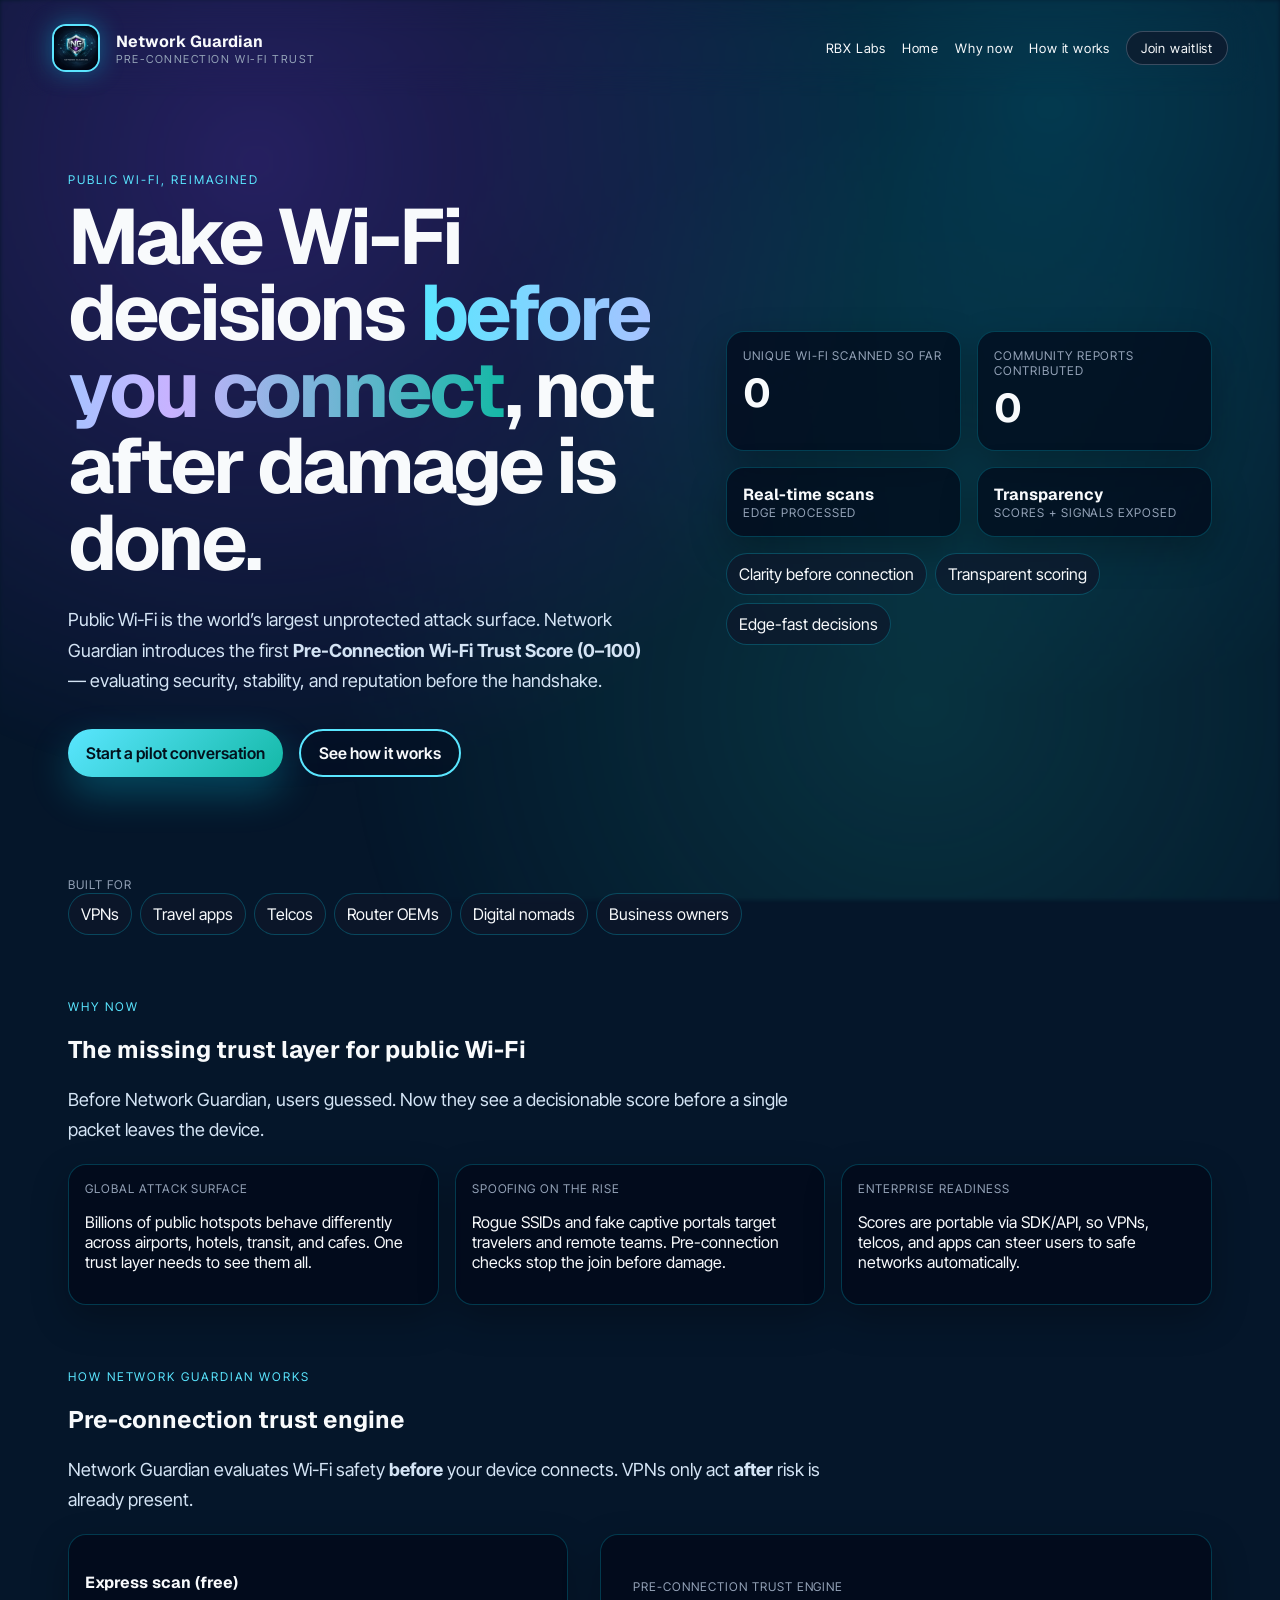
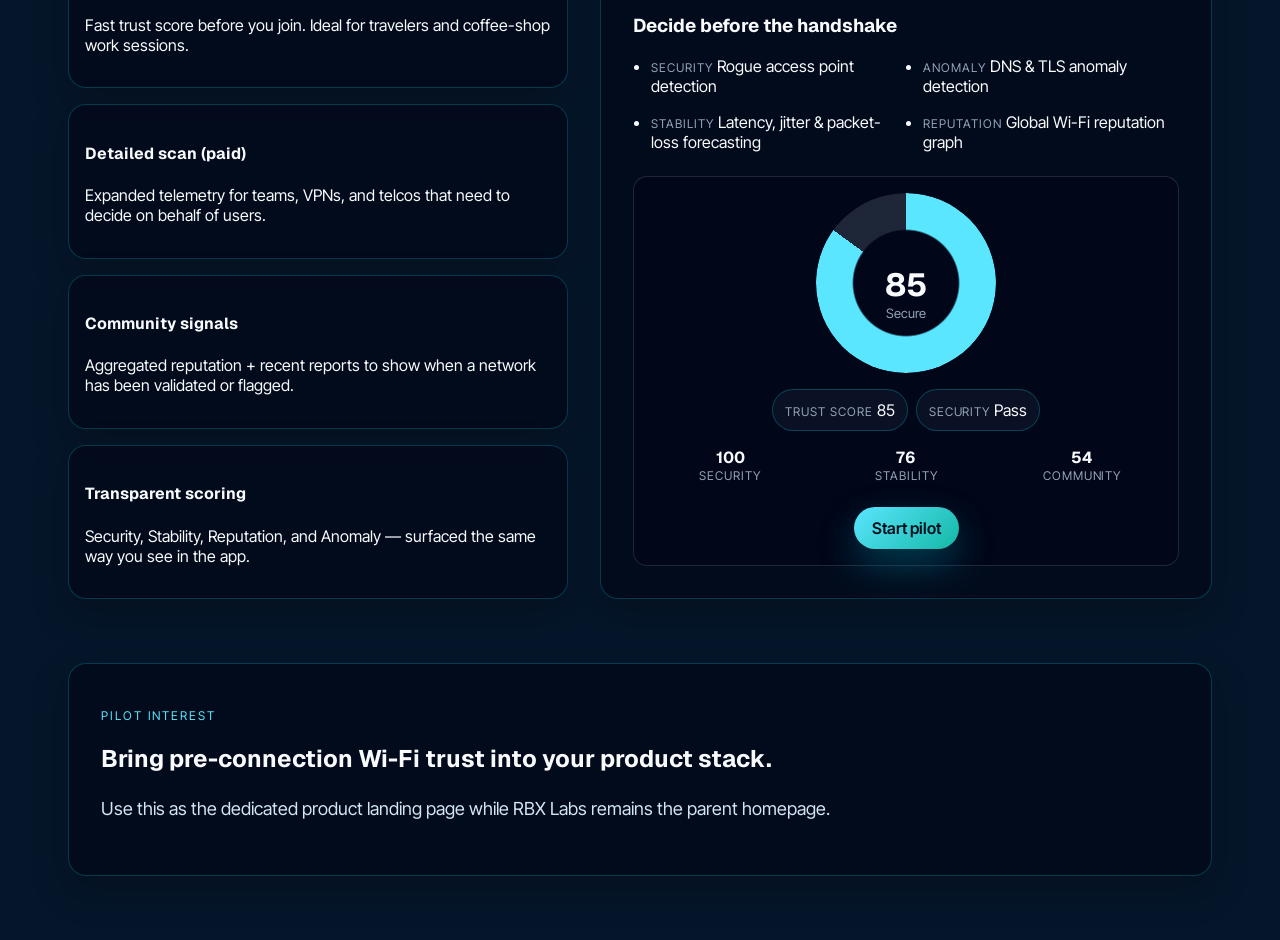
==== network-guardian-product/index.html @ 00881614 "Adding RBX content" ====
<!DOCTYPE html>
<html lang="en">
<head>
  <meta charset="UTF-8" />
  <title>Network Guardian — Pre-Connection Wi-Fi Trust</title>
  <meta name="viewport" content="width=device-width, initial-scale=1" />
  <link rel="preconnect" href="https://fonts.googleapis.com" />
  <link rel="preconnect" href="https://fonts.gstatic.com" crossorigin />
  <link
    href="https://fonts.googleapis.com/css2?family=Geist:wght@500;600;700&amp;family=Inter+Tight:wght@400;500;600&amp;family=Space+Mono:wght@400;600&amp;display=swap"
    rel="stylesheet"
  />
  <link rel="stylesheet" href="styles.css" />
</head>
<body>
  <div class="bg-layers"></div>

  <header class="ng-nav">
    <div class="ng-logo">
      <img src="../shield.png" alt="Network Guardian" />
      <div>
        <div class="ng-logo-title">Network Guardian</div>
        <div class="ng-logo-subtitle">Pre-Connection Wi-Fi Trust</div>
      </div>
    </div>
    <nav class="ng-links">
      <a href="../index.html">RBX Labs</a>
      <a href="#home">Home</a>
      <a href="#why">Why now</a>
      <a href="#diagram">How it works</a>
      <a href="#waitlist" class="pill">Join waitlist</a>
    </nav>
  </header>

  <main class="ng-main">
    <section class="ng-hero" id="home">
      <div class="hero-left">
        <p class="eyebrow">PUBLIC WI-FI, REIMAGINED</p>
        <h1>
          Make Wi-Fi decisions
          <span class="gradient-text">before you connect</span>,
          not after damage is done.
        </h1>
        <p class="ng-hero-subtitle">
          Public Wi-Fi is the world’s largest unprotected attack surface.
          Network Guardian introduces the first
          <strong>Pre-Connection Wi-Fi Trust Score (0–100)</strong> —
          evaluating security, stability, and reputation before the handshake.
        </p>

        <div class="ng-hero-actions">
          <a class="btn btn-primary" href="#waitlist">Start a pilot conversation</a>
          <a class="btn btn-ghost" href="#diagram">See how it works</a>
        </div>
      </div>

      <div class="hero-right">
        <div class="hero-stack">
          <div class="counter-row">
            <div class="scan-counter" data-counter-id="unique" data-target-count="60">
              <div class="counter-label">Unique Wi-Fi scanned so far</div>
              <div class="counter-value"><span id="scan-count">0</span></div>
            </div>
            <div class="scan-counter" data-counter-id="community" data-target-count="500">
              <div class="counter-label">Community reports contributed</div>
              <div class="counter-value"><span id="community-count">0</span></div>
            </div>
          </div>

          <div class="metric-grid">
            <div class="metric-card">
              <div class="metric-number">Real-time scans</div>
              <div class="metric-label">Edge processed</div>
            </div>
            <div class="metric-card">
              <div class="metric-number">Transparency</div>
              <div class="metric-label">Scores + signals exposed</div>
            </div>
          </div>

          <div class="principles-row">
            <span class="principle-chip">Clarity before connection</span>
            <span class="principle-chip">Transparent scoring</span>
            <span class="principle-chip">Edge-fast decisions</span>
          </div>
        </div>
      </div>

      <div class="built-for hero-built-for">
        <span class="pill-label">Built for</span>
        <div class="pill-row">
          <span class="pill">VPNs</span>
          <span class="pill">Travel apps</span>
          <span class="pill">Telcos</span>
          <span class="pill">Router OEMs</span>
          <span class="pill">Digital nomads</span>
          <span class="pill">Business owners</span>
        </div>
      </div>
    </section>

    <section id="why" class="ng-why">
      <div class="why-header">
        <p class="eyebrow">Why now</p>
        <h2>The missing trust layer for public Wi-Fi</h2>
        <p class="ng-hero-subtitle compact">
          Before Network Guardian, users guessed. Now they see a decisionable score before a single packet leaves the device.
        </p>
      </div>
      <div class="why-grid">
        <div class="why-card">
          <div class="why-label">Global attack surface</div>
          <p>Billions of public hotspots behave differently across airports, hotels, transit, and cafes. One trust layer needs to see them all.</p>
        </div>
        <div class="why-card">
          <div class="why-label">Spoofing on the rise</div>
          <p>Rogue SSIDs and fake captive portals target travelers and remote teams. Pre-connection checks stop the join before damage.</p>
        </div>
        <div class="why-card">
          <div class="why-label">Enterprise readiness</div>
          <p>Scores are portable via SDK/API, so VPNs, telcos, and apps can steer users to safe networks automatically.</p>
        </div>
      </div>
    </section>

    <section class="ng-how" id="diagram">
      <div class="how-header">
        <p class="eyebrow">How Network Guardian works</p>
        <h2>Pre-connection trust engine</h2>
        <p class="ng-hero-subtitle compact">
          Network Guardian evaluates Wi-Fi safety <strong>before</strong> your device connects. VPNs only act <strong>after</strong> risk is already present.
        </p>
      </div>

      <div class="how-grid two-col">
        <div class="modes-stack">
          <div class="mode-card">
            <h4 class="mode-title">Express scan (free)</h4>
            <p>Fast trust score before you join. Ideal for travelers and coffee-shop work sessions.</p>
          </div>
          <div class="mode-card">
            <h4 class="mode-title">Detailed scan (paid)</h4>
            <p>Expanded telemetry for teams, VPNs, and telcos that need to decide on behalf of users.</p>
          </div>
          <div class="mode-card">
            <h4 class="mode-title">Community signals</h4>
            <p>Aggregated reputation + recent reports to show when a network has been validated or flagged.</p>
          </div>
          <div class="mode-card">
            <h4 class="mode-title">Transparent scoring</h4>
            <p>Security, Stability, Reputation, and Anomaly — surfaced the same way you see in the app.</p>
          </div>
        </div>

        <div class="how-card">
          <div class="intent-card elevated">
            <div class="intent-header">
              <div>
                <p class="card-eyebrow">Pre-connection trust engine</p>
                <h3>Decide before the handshake</h3>
              </div>
            </div>
            <ul class="two-col-list">
              <li><span class="micro-label">Security</span> Rogue access point detection</li>
              <li><span class="micro-label">Anomaly</span> DNS &amp; TLS anomaly detection</li>
              <li><span class="micro-label">Stability</span> Latency, jitter &amp; packet-loss forecasting</li>
              <li><span class="micro-label">Reputation</span> Global Wi-Fi reputation graph</li>
            </ul>
            <div class="gauge-block">
              <div class="gauge" style="--gauge:0.85;" data-gauge="0.85">
                <div class="gauge-donut"></div>
                <div class="gauge-center">
                  <div class="gauge-value">85</div>
                  <div class="gauge-label">Secure</div>
                </div>
              </div>
              <div class="gauge-pills compact">
                <div class="stat-pill centered">
                  <span class="pill-label">Trust score</span>
                  <span class="pill-value">85</span>
                </div>
                <div class="stat-pill centered">
                  <span class="pill-label">Security</span>
                  <span class="pill-value">Pass</span>
                </div>
              </div>
              <div class="gauge-stats">
                <div>
                  <div class="stat-number">100</div>
                  <div class="stat-label">Security</div>
                </div>
                <div>
                  <div class="stat-number">76</div>
                  <div class="stat-label">Stability</div>
                </div>
                <div>
                  <div class="stat-number">54</div>
                  <div class="stat-label">Community</div>
                </div>
              </div>
              <div class="intent-footer">
                <a class="btn btn-primary btn-sm" href="#waitlist">Start pilot</a>
              </div>
            </div>
          </div>
        </div>
      </div>
    </section>

    <section class="waitlist-band" id="waitlist">
      <div class="waitlist-content">
        <p class="eyebrow">Pilot interest</p>
        <h2>Bring pre-connection Wi-Fi trust into your product stack.</h2>
        <p class="ng-hero-subtitle compact">Use this as the dedicated product landing page while RBX Labs remains the parent homepage.</p>
      </div>
    </section>
  </main>
</body>
</html>
---- network-guardian-product/styles.css ----
/* =====================================================
   NEX-SAHA v2.1 — NETWORK GUARDIAN LANDING
   ===================================================== */

:root {
  --cyan: #5ae6ff;
  --cyan-deep: #00b8d4;
  --purple: #c8b2ff;
  --teal: #14b8a6;
  --amber: #f59e0b;
  --navy: #05162a;
  --panel: #0f2d4e;
  --white: #f8fafc;
  --muted: #94a3b8;
  --xs: 4px;
  --sm: 8px;
  --md: 16px;
  --lg: 24px;
  --xl: 32px;
  --xxl: 48px;
  --xxxl: 64px;
  --radius: 24px;
  --border-strong: 2px solid var(--cyan);
  --border-soft: 1px solid rgba(148,163,184,.35);
}

* { box-sizing: border-box; }
html, body {
  margin: 0;
  padding: 0;
  width: 100%;
  overflow-x: hidden;
}

body {
  font-family: "Inter Tight", system-ui, sans-serif;
  color: var(--white);
  background: var(--navy);
  min-height: 100vh;
}

.bg-layers {
  position: fixed;
  inset: 0;
  background:
    radial-gradient(circle at 20% 18%, rgba(124,58,237,.28), transparent 50%),
    radial-gradient(circle at 82% 12%, rgba(0,184,212,.22), transparent 45%),
    radial-gradient(circle at 72% 78%, rgba(20,184,166,.18), transparent 50%);
  pointer-events: none;
  z-index: 0;
  filter: blur(2px);
}

.ng-nav {
  position: sticky;
  top: 0;
  z-index: 3;
  max-width: 1240px;
  margin: auto;
  padding: var(--lg) var(--xl);
  display: flex;
  align-items: center;
  justify-content: space-between;
  backdrop-filter: blur(16px);
}

.ng-logo {
  display: flex;
  gap: var(--md);
  align-items: center;
}

.ng-logo img {
  width: 48px;
  height: 48px;
  border-radius: 14px;
  border: var(--border-strong);
  box-shadow: 0 0 24px rgba(0,229,255,.35);
}

.ng-logo-title {
  font-family: "Geist";
  font-weight: 700;
}

.ng-logo-subtitle {
  font-size: 11px;
  letter-spacing: .14em;
  color: var(--muted);
  text-transform: uppercase;
}

.ng-links {
  display: flex;
  gap: var(--md);
  align-items: center;
  flex-wrap: wrap;
}

.ng-links a {
  color: var(--white);
  text-decoration: none;
  font-size: 13px;
  letter-spacing: .06em;
}

.ng-links .pill {
  border-radius: 999px;
  border: var(--border-soft);
  padding: 8px 14px;
  background: rgba(15,23,42,.7);
}

.ng-main {
  position: relative;
  z-index: 1;
  max-width: 1240px;
  margin: auto;
  padding: var(--xxxl) var(--xxl);
}

.ng-hero {
  display: grid;
  grid-template-columns: 1.1fr .9fr;
  gap: var(--xxxl);
  align-items: start;
}

.hero-right {
  align-self: stretch;
  display: flex;
  flex-direction: column;
  justify-content: center;
}

.hero-stack {
  width: 100%;
  max-width: 500px;
  display: flex;
  flex-direction: column;
  gap: var(--md);
  justify-content: center;
  margin-top: 40px;
}

.eyebrow {
  font-size: 12px;
  letter-spacing: .16em;
  text-transform: uppercase;
  color: var(--cyan);
}

h1, h2, h3, h4 {
  font-family: "Geist", system-ui, sans-serif;
}

h1 {
  font-size: clamp(44px, 7vw, 78px);
  line-height: .98;
  letter-spacing: -.04em;
  margin: 0 0 var(--lg);
}

.gradient-text {
  background: linear-gradient(90deg, var(--cyan), var(--purple), var(--teal));
  -webkit-background-clip: text;
  background-clip: text;
  color: transparent;
}

.ng-hero-subtitle {
  color: #d4e4f5;
  line-height: 1.7;
  font-size: 18px;
}

.ng-hero-subtitle.compact {
  max-width: 760px;
}

.ng-hero-actions {
  display: flex;
  gap: var(--md);
  flex-wrap: wrap;
  margin-top: var(--xl);
}

.btn {
  display: inline-flex;
  align-items: center;
  justify-content: center;
  min-height: 48px;
  padding: 0 18px;
  border-radius: 999px;
  text-decoration: none;
  font-weight: 600;
}

.btn-primary {
  background: linear-gradient(135deg, var(--cyan), var(--teal));
  color: #02111d;
  box-shadow: 0 16px 38px rgba(0,229,255,.25);
}

.btn-ghost {
  border: var(--border-strong);
  color: var(--white);
  background: rgba(2,6,23,.35);
}

.btn-sm {
  min-height: 42px;
}

.counter-row,
.metric-grid,
.why-grid,
.gauge-stats {
  display: grid;
  gap: var(--md);
}

.counter-row,
.metric-grid {
  grid-template-columns: repeat(2, minmax(0, 1fr));
}

.scan-counter,
.metric-card,
.why-card,
.mode-card,
.intent-card,
.waitlist-band {
  background: rgba(2,6,23,.68);
  border: 1px solid rgba(0,229,255,.22);
  border-radius: 18px;
  box-shadow: 0 14px 36px rgba(0,0,0,.25);
}

.scan-counter,
.metric-card,
.why-card,
.mode-card {
  padding: var(--md);
}

.counter-label,
.metric-label,
.why-label,
.card-eyebrow,
.micro-label,
.pill-label,
.stat-label {
  color: var(--muted);
  font-size: 12px;
  letter-spacing: .08em;
  text-transform: uppercase;
}

.counter-value,
.metric-number,
.stat-number,
.gauge-value {
  font-family: "Geist";
  font-weight: 700;
}

.counter-value {
  font-size: 40px;
  margin-top: 4px;
}

.principles-row,
.pill-row,
.gauge-pills {
  display: flex;
  gap: var(--sm);
  flex-wrap: wrap;
}

.principle-chip,
.pill,
.stat-pill {
  padding: 10px 12px;
  border-radius: 999px;
  background: rgba(15,23,42,.72);
  border: 1px solid rgba(0,229,255,.24);
}

.hero-built-for {
  grid-column: 1 / -1;
  margin-top: var(--xl);
}

.ng-why,
.ng-how,
.waitlist-band {
  margin-top: var(--xxxl);
}

.why-grid {
  grid-template-columns: repeat(3, minmax(0, 1fr));
}

.how-grid.two-col {
  display: grid;
  grid-template-columns: .9fr 1.1fr;
  gap: var(--xl);
}

.modes-stack {
  display: grid;
  gap: var(--md);
}

.intent-card {
  padding: var(--xl);
}

.two-col-list {
  display: grid;
  grid-template-columns: repeat(2, minmax(0, 1fr));
  gap: var(--md);
  padding-left: 18px;
}

.gauge-block {
  margin-top: var(--lg);
  padding: var(--md);
  border-radius: 14px;
  background: rgba(2,6,23,.6);
  border: 1px solid rgba(148,163,184,.2);
}

.gauge {
  position: relative;
  width: 180px;
  aspect-ratio: 1 / 1;
  margin: auto;
}

.gauge-donut {
  width: 100%;
  height: 100%;
  border-radius: 50%;
  background: conic-gradient(var(--cyan) 0deg 306deg, rgba(148,163,184,.2) 306deg 360deg);
  -webkit-mask: radial-gradient(farthest-side, transparent 58%, #000 60%);
  mask: radial-gradient(farthest-side, transparent 58%, #000 60%);
}

.gauge-center {
  position: absolute;
  inset: 0;
  display: flex;
  flex-direction: column;
  align-items: center;
  justify-content: center;
  margin-top: 18px;
}

.gauge-value {
  font-size: 32px;
}

.gauge-label {
  color: var(--muted);
  font-size: 13px;
}

.gauge-pills.compact {
  justify-content: center;
  margin: var(--md) 0;
}

.stat-pill.centered {
  min-width: 120px;
  text-align: center;
}

.gauge-stats {
  grid-template-columns: repeat(3, minmax(0, 1fr));
  text-align: center;
}

.intent-footer {
  display: flex;
  justify-content: center;
  margin-top: var(--lg);
}

.waitlist-band {
  padding: var(--xl);
}

@media (max-width: 980px) {
  .ng-hero,
  .how-grid.two-col,
  .why-grid {
    grid-template-columns: 1fr;
  }
}

@media (max-width: 720px) {
  .ng-nav,
  .ng-main {
    padding-left: var(--lg);
    padding-right: var(--lg);
  }

  .counter-row,
  .metric-grid,
  .two-col-list,
  .gauge-stats {
    grid-template-columns: 1fr;
  }
}
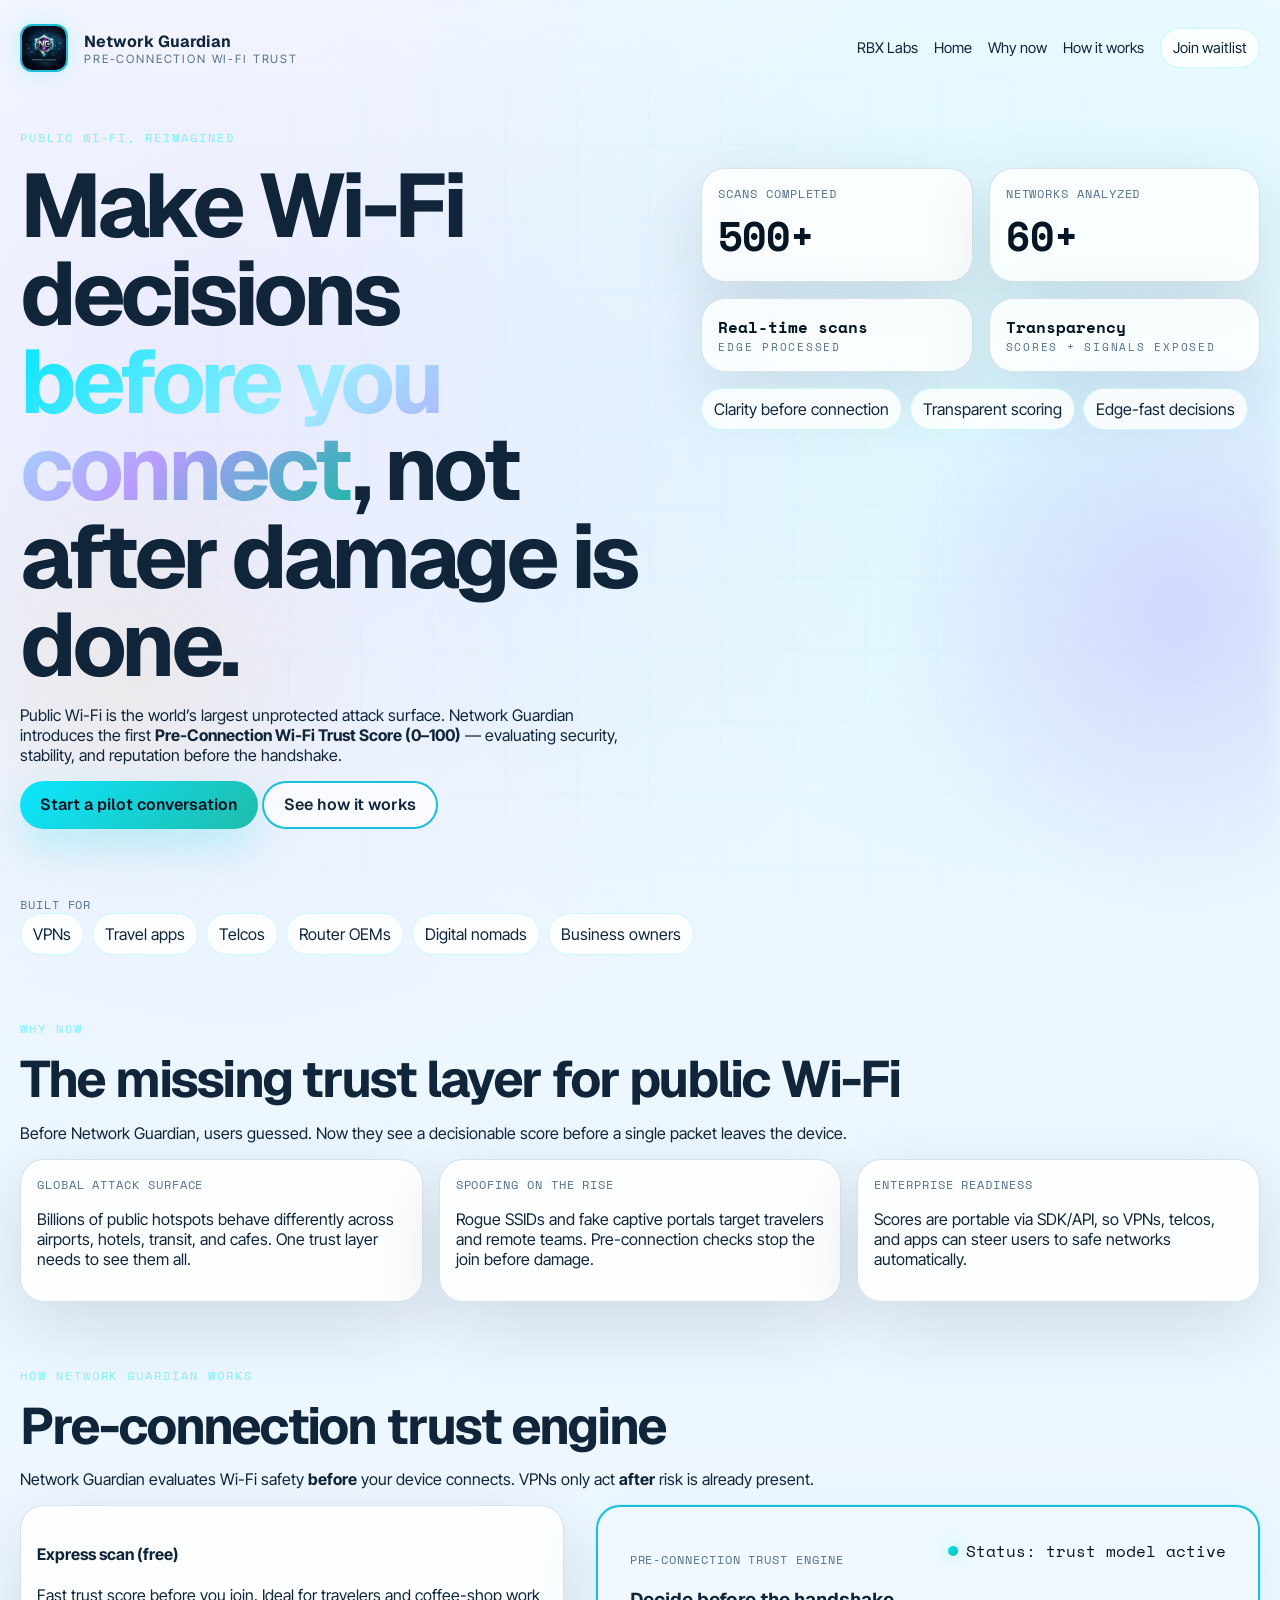
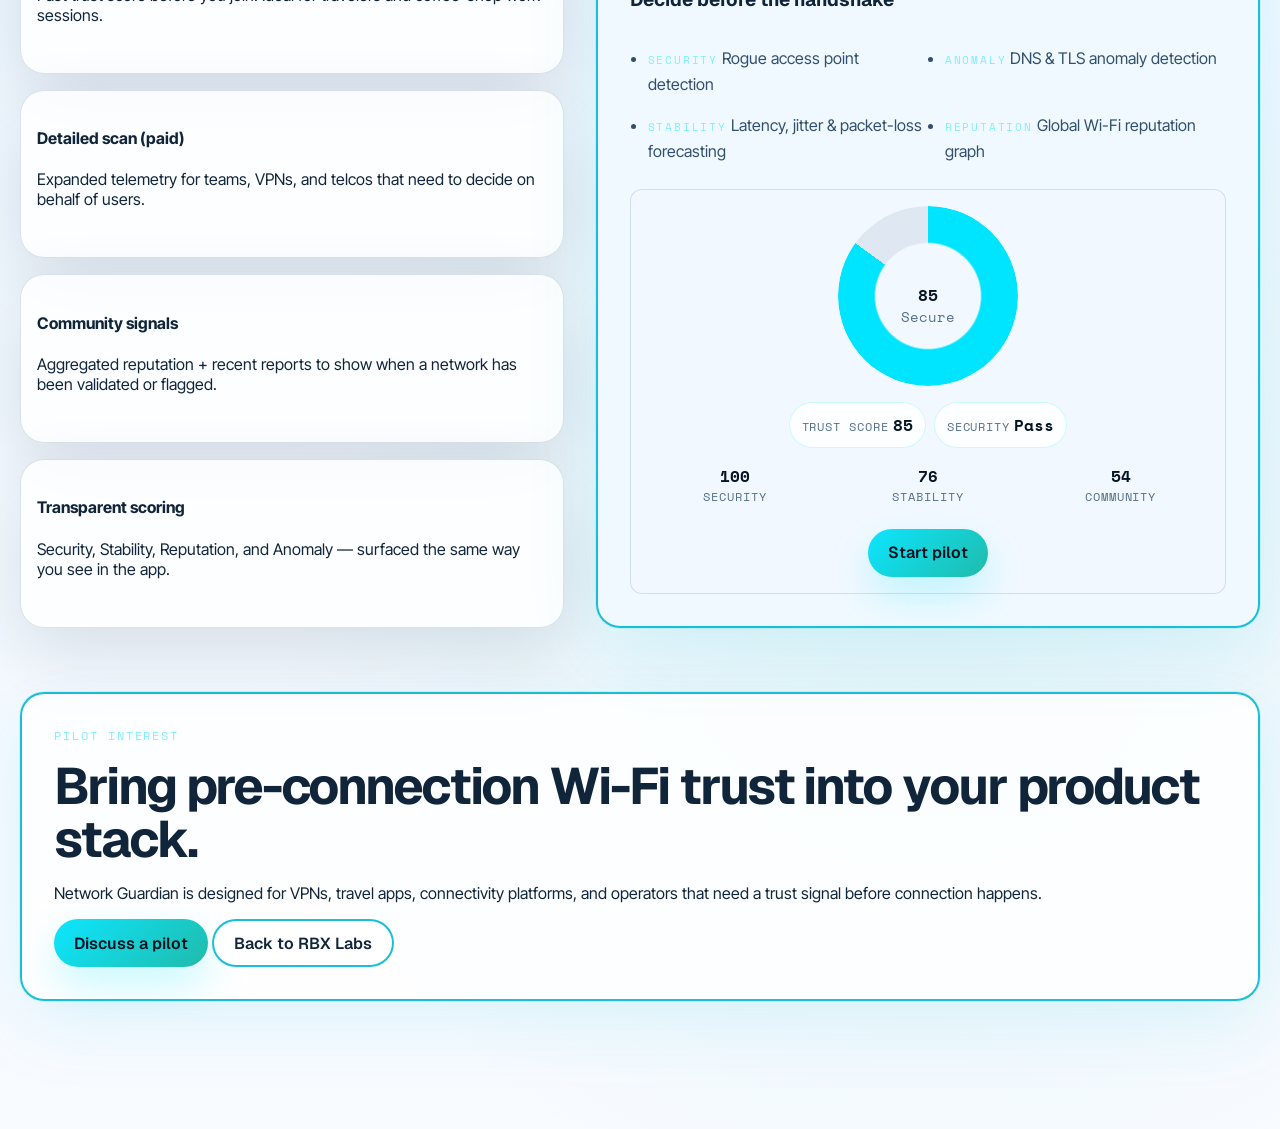
==== commit fd39f65a: "Fix CSS gaps" ====
--- a/network-guardian-product/index.html
+++ b/network-guardian-product/index.html
@@ -10,10 +10,13 @@
     href="https://fonts.googleapis.com/css2?family=Geist:wght@500;600;700&amp;family=Inter+Tight:wght@400;500;600&amp;family=Space+Mono:wght@400;600&amp;display=swap"
     rel="stylesheet"
   />
+  <script>document.documentElement.classList.add('js');</script>
+  <link rel="stylesheet" href="../styles.css" />
   <link rel="stylesheet" href="styles.css" />
 </head>
 <body>
-  <div class="bg-layers"></div>
+  <div class="bg-layers" aria-hidden="true"></div>
+  <div class="grid-orbit" aria-hidden="true"></div>
 
   <header class="ng-nav">
     <div class="ng-logo">
@@ -57,13 +60,13 @@
       <div class="hero-right">
         <div class="hero-stack">
           <div class="counter-row">
-            <div class="scan-counter" data-counter-id="unique" data-target-count="60">
-              <div class="counter-label">Unique Wi-Fi scanned so far</div>
-              <div class="counter-value"><span id="scan-count">0</span></div>
-            </div>
-            <div class="scan-counter" data-counter-id="community" data-target-count="500">
-              <div class="counter-label">Community reports contributed</div>
-              <div class="counter-value"><span id="community-count">0</span></div>
+            <div class="scan-counter">
+              <div class="counter-label">Scans completed</div>
+              <div class="counter-value">500+</div>
+            </div>
+            <div class="scan-counter">
+              <div class="counter-label">Networks analyzed</div>
+              <div class="counter-value">60+</div>
             </div>
           </div>
 
@@ -159,6 +162,10 @@
                 <p class="card-eyebrow">Pre-connection trust engine</p>
                 <h3>Decide before the handshake</h3>
               </div>
+              <div class="status-inline">
+                <span class="status-dot" aria-hidden="true"></span>
+                <span class="status-readout">Status: trust model active</span>
+              </div>
             </div>
             <ul class="two-col-list">
               <li><span class="micro-label">Security</span> Rogue access point detection</li>
@@ -167,7 +174,13 @@
               <li><span class="micro-label">Reputation</span> Global Wi-Fi reputation graph</li>
             </ul>
             <div class="gauge-block">
-              <div class="gauge" style="--gauge:0.85;" data-gauge="0.85">
+              <div
+                class="gauge"
+                style="--gauge:0.85;"
+                data-gauge="0.85"
+                role="img"
+                aria-label="Trust score 85 out of 100, secure"
+              >
                 <div class="gauge-donut"></div>
                 <div class="gauge-center">
                   <div class="gauge-value">85</div>
@@ -177,24 +190,24 @@
               <div class="gauge-pills compact">
                 <div class="stat-pill centered">
                   <span class="pill-label">Trust score</span>
-                  <span class="pill-value">85</span>
+                  <span class="pill-value pill-readout">85</span>
                 </div>
                 <div class="stat-pill centered">
                   <span class="pill-label">Security</span>
-                  <span class="pill-value">Pass</span>
+                  <span class="pill-value pill-readout">Pass</span>
                 </div>
               </div>
               <div class="gauge-stats">
                 <div>
-                  <div class="stat-number">100</div>
+                  <div class="stat-number stat-readout">100</div>
                   <div class="stat-label">Security</div>
                 </div>
                 <div>
-                  <div class="stat-number">76</div>
+                  <div class="stat-number stat-readout">76</div>
                   <div class="stat-label">Stability</div>
                 </div>
                 <div>
-                  <div class="stat-number">54</div>
+                  <div class="stat-number stat-readout">54</div>
                   <div class="stat-label">Community</div>
                 </div>
               </div>
@@ -211,9 +224,17 @@
       <div class="waitlist-content">
         <p class="eyebrow">Pilot interest</p>
         <h2>Bring pre-connection Wi-Fi trust into your product stack.</h2>
-        <p class="ng-hero-subtitle compact">Use this as the dedicated product landing page while RBX Labs remains the parent homepage.</p>
+        <p class="ng-hero-subtitle compact">
+          Network Guardian is designed for VPNs, travel apps, connectivity platforms,
+          and operators that need a trust signal before connection happens.
+        </p>
+        <div class="ng-hero-actions">
+          <a class="btn btn-primary" href="mailto:hello@rbxlabs.com?subject=Network%20Guardian%20pilot">Discuss a pilot</a>
+          <a class="btn btn-ghost" href="../index.html#ventures">Back to RBX Labs</a>
+        </div>
       </div>
     </section>
   </main>
+  <script src="../script.js" defer></script>
 </body>
 </html>
--- a/styles.css
+++ b/styles.css
@@ -0,0 +1,736 @@
+:root {
+  --cyan: #00e5ff;
+  --cyan-soft: #7fefff;
+  --cyan-deep: #00b8d4;
+  --purple: #7c3aed;
+  --teal: #14b8a6;
+  --gold: #f59e0b;
+  --coral: #ff4757;
+  --ink: #03111f;
+  --ink-soft: #0a1a2f;
+  --paper: #f6fbff;
+  --surface-bg:
+    radial-gradient(circle at 18% 14%, rgba(124, 58, 237, 0.08), transparent 28%),
+    radial-gradient(circle at 82% 12%, rgba(0, 229, 255, 0.1), transparent 30%),
+    radial-gradient(circle at 72% 80%, rgba(20, 184, 166, 0.08), transparent 28%),
+    linear-gradient(180deg, #f6fbff 0%, #ebf6ff 45%, #f8fbff 100%);
+  --surface-panel: rgba(255, 255, 255, 0.82);
+  --surface-panel-strong: rgba(241, 249, 255, 0.94);
+  --surface-secondary: rgba(233, 244, 252, 0.92);
+  --surface-soft: rgba(243, 249, 255, 0.9);
+  --surface-elevated: rgba(255, 255, 255, 0.9);
+  --text: #10253a;
+  --text-strong: #061524;
+  --muted: #54708b;
+  --slate: #18324d;
+  --slate-light: #32506d;
+  --border-strong-color: rgba(0, 184, 212, 0.9);
+  --border-strong: 2px solid var(--border-strong-color);
+  --border-soft: 1px solid rgba(56, 101, 142, 0.18);
+  --shadow-rise: 0 24px 72px rgba(6, 30, 51, 0.12);
+  --shadow-cyan: 0 0 0 1px rgba(0, 184, 212, 0.12), 0 24px 72px rgba(0, 184, 212, 0.1);
+  --radius-lg: 24px;
+  --radius-md: 20px;
+  --radius-sm: 12px;
+  --space-xs: 4px;
+  --space-sm: 8px;
+  --space-md: 16px;
+  --space-lg: 24px;
+  --space-xl: 32px;
+  --space-2xl: 48px;
+  --space-3xl: 64px;
+  --max-width: 1240px;
+}
+
+@media (prefers-color-scheme: dark) {
+  :root {
+    --surface-bg:
+      radial-gradient(circle at 18% 14%, rgba(124, 58, 237, 0.2), transparent 28%),
+      radial-gradient(circle at 82% 12%, rgba(0, 229, 255, 0.16), transparent 30%),
+      radial-gradient(circle at 72% 80%, rgba(20, 184, 166, 0.14), transparent 28%),
+      linear-gradient(180deg, #041120 0%, #08182b 45%, #05111d 100%);
+    --surface-panel: rgba(5, 22, 42, 0.78);
+    --surface-panel-strong: rgba(6, 27, 49, 0.9);
+    --surface-secondary: rgba(8, 24, 43, 0.64);
+    --surface-soft: rgba(3, 17, 31, 0.4);
+    --surface-elevated: rgba(5, 22, 42, 0.64);
+    --text: #eff7ff;
+    --text-strong: #ffffff;
+    --muted: #9db3c9;
+    --slate-light: #d8e8f6;
+    --border-strong-color: rgba(0, 229, 255, 0.9);
+    --border-soft: 1px solid rgba(159, 184, 204, 0.28);
+    --shadow-rise: 0 24px 72px rgba(0, 0, 0, 0.28);
+    --shadow-cyan: 0 0 0 1px rgba(0, 229, 255, 0.15), 0 24px 72px rgba(0, 184, 212, 0.18);
+  }
+}
+
+* {
+  box-sizing: border-box;
+}
+
+html {
+  scroll-behavior: smooth;
+}
+
+body {
+  margin: 0;
+  min-height: 100vh;
+  color: var(--text);
+  background: var(--surface-bg);
+  font-family: "Inter Tight", system-ui, sans-serif;
+}
+
+a {
+  color: inherit;
+}
+
+.bg-layers,
+.grid-orbit {
+  position: fixed;
+  inset: 0;
+  pointer-events: none;
+}
+
+.bg-layers {
+  background:
+    radial-gradient(circle at 10% 75%, rgba(245, 158, 11, 0.08), transparent 18%),
+    radial-gradient(circle at 92% 68%, rgba(124, 58, 237, 0.16), transparent 22%);
+  filter: blur(12px);
+}
+
+.grid-orbit {
+  background-image:
+    linear-gradient(color-mix(in srgb, var(--cyan-soft) 18%, transparent) 1px, transparent 1px),
+    linear-gradient(90deg, color-mix(in srgb, var(--cyan-soft) 18%, transparent) 1px, transparent 1px);
+  background-size: 72px 72px;
+  mask-image: radial-gradient(circle at center, black 35%, transparent 78%);
+  opacity: 0.45;
+}
+
+.site-header,
+.page-shell {
+  position: relative;
+  z-index: 1;
+}
+
+.site-header {
+  width: min(var(--max-width), calc(100% - 40px));
+  margin: 0 auto;
+  padding: 24px 0 8px;
+  display: flex;
+  align-items: center;
+  justify-content: space-between;
+  gap: var(--space-lg);
+}
+
+.brand {
+  display: inline-flex;
+  align-items: center;
+  gap: var(--space-md);
+  text-decoration: none;
+}
+
+.brand-mark {
+  width: 54px;
+  height: 54px;
+  border-radius: 50%;
+  border: 2px dotted rgba(0, 229, 255, 0.95);
+  display: inline-flex;
+  align-items: center;
+  justify-content: center;
+  background: rgba(0, 229, 255, 0.12);
+  box-shadow: 0 0 32px rgba(0, 229, 255, 0.18);
+}
+
+.brand-core {
+  width: 18px;
+  height: 18px;
+  border-radius: 50%;
+  background: linear-gradient(135deg, var(--cyan), var(--teal));
+  box-shadow: 0 0 24px rgba(0, 229, 255, 0.42);
+}
+
+.brand-copy {
+  display: flex;
+  flex-direction: column;
+  gap: 2px;
+}
+
+.brand-name,
+h1,
+h2,
+h3 {
+  font-family: "Geist", system-ui, sans-serif;
+}
+
+.brand-name {
+  font-size: 1.05rem;
+  font-weight: 700;
+}
+
+.brand-tag {
+  font-size: 0.72rem;
+  letter-spacing: 0.16em;
+  text-transform: uppercase;
+  color: var(--muted);
+}
+
+.site-nav {
+  display: flex;
+  align-items: center;
+  gap: 18px;
+  flex-wrap: wrap;
+}
+
+.site-nav a {
+  text-decoration: none;
+  font-size: 0.92rem;
+  color: var(--text);
+}
+
+.nav-pill {
+  padding: 10px 16px;
+  border-radius: 999px;
+  border: var(--border-soft);
+  background: var(--surface-panel);
+  box-shadow: inset 0 0 0 1px rgba(255, 255, 255, 0.02);
+}
+
+.page-shell {
+  width: min(var(--max-width), calc(100% - 40px));
+  margin: 0 auto;
+  padding: var(--space-2xl) 0 var(--space-3xl);
+}
+
+.hero,
+.services-section,
+.approach-section,
+.ventures-section,
+.contact-section {
+  margin-bottom: var(--space-3xl);
+}
+
+.hero {
+  display: grid;
+  grid-template-columns: minmax(0, 1.08fr) minmax(340px, 0.92fr);
+  gap: var(--space-3xl);
+  align-items: center;
+  min-height: calc(100vh - 180px);
+}
+
+.eyebrow,
+.micro-label,
+.metric-label,
+.proof-label {
+  font-family: "Space Mono", monospace;
+  letter-spacing: 0.16em;
+  text-transform: uppercase;
+}
+
+.eyebrow {
+  margin: 0 0 var(--space-md);
+  color: var(--cyan-soft);
+  font-size: 0.76rem;
+}
+
+h1 {
+  margin: 0;
+  max-width: 12ch;
+  font-size: clamp(3rem, 7vw, 6rem);
+  line-height: 0.98;
+  letter-spacing: -0.05em;
+}
+
+.gradient-text {
+  background: linear-gradient(135deg, var(--cyan) 0%, #9cecff 42%, #b89cff 70%, var(--teal) 100%);
+  -webkit-background-clip: text;
+  background-clip: text;
+  color: transparent;
+}
+
+.hero-body,
+.section-copy,
+.service-card p,
+.approach-list li,
+.venture-copy p,
+.metric-note {
+  color: var(--slate-light);
+  font-size: 1.04rem;
+  line-height: 1.65;
+}
+
+.hero-body {
+  max-width: 58ch;
+  margin: var(--space-xl) 0 0;
+}
+
+.hero-actions,
+.hero-proof,
+.venture-pills {
+  display: flex;
+  flex-wrap: wrap;
+  gap: var(--space-md);
+}
+
+.hero-actions {
+  margin-top: var(--space-xl);
+}
+
+.hero-proof {
+  margin-top: var(--space-xl);
+}
+
+.btn {
+  display: inline-flex;
+  align-items: center;
+  justify-content: center;
+  min-height: 48px;
+  padding: 0 20px;
+  border-radius: 999px;
+  font-family: "Geist", system-ui, sans-serif;
+  font-weight: 600;
+  text-decoration: none;
+  transition: transform 180ms ease, box-shadow 180ms ease, background 180ms ease;
+}
+
+.btn:hover,
+.btn:focus-visible {
+  transform: translateY(-2px);
+}
+
+.btn-primary {
+  background: linear-gradient(135deg, rgba(0, 229, 255, 0.95), rgba(20, 184, 166, 0.95));
+  color: #03111f;
+  box-shadow: 0 18px 40px rgba(0, 229, 255, 0.22);
+}
+
+.btn-secondary {
+  border: var(--border-strong);
+  background: var(--surface-panel);
+  color: var(--text);
+}
+
+.btn-ghost {
+  border: var(--border-strong);
+  background: color-mix(in srgb, var(--surface-panel) 88%, transparent);
+  color: var(--text);
+}
+
+.proof-chip,
+.signal-card,
+.service-card,
+.approach-panel,
+.evidence-panel,
+.venture-card,
+.contact-card {
+  backdrop-filter: blur(16px);
+}
+
+.proof-chip {
+  min-width: 220px;
+  padding: 14px 16px;
+  border-radius: var(--radius-sm);
+  border: var(--border-soft);
+  background: var(--surface-panel);
+}
+
+.proof-label {
+  display: block;
+  font-size: 0.68rem;
+  color: var(--muted);
+  margin-bottom: 6px;
+}
+
+.proof-value {
+  font-family: "Space Mono", monospace;
+  font-weight: 600;
+}
+
+.hero-panel {
+  position: relative;
+}
+
+.signal-card {
+  padding: var(--space-xl);
+  border-radius: var(--radius-lg);
+  border: var(--border-strong);
+  background:
+    linear-gradient(180deg, color-mix(in srgb, var(--surface-panel-strong) 96%, transparent), color-mix(in srgb, var(--surface-panel) 94%, transparent)),
+    linear-gradient(135deg, rgba(0, 229, 255, 0.08), rgba(124, 58, 237, 0.1));
+  box-shadow: var(--shadow-cyan);
+}
+
+.card-topline {
+  display: inline-flex;
+  align-items: center;
+  gap: 10px;
+  margin-bottom: var(--space-lg);
+  color: var(--cyan-soft);
+  font-size: 0.9rem;
+}
+
+.status-dot {
+  width: 10px;
+  height: 10px;
+  border-radius: 50%;
+  background: linear-gradient(135deg, var(--cyan), var(--teal));
+  box-shadow: 0 0 18px rgba(0, 229, 255, 0.5);
+  animation: status-pulse 1.8s ease-in-out infinite;
+}
+
+.status-readout {
+  font-family: "Space Mono", monospace;
+}
+
+.signal-grid {
+  display: grid;
+  grid-template-columns: repeat(2, minmax(0, 1fr));
+  gap: var(--space-md);
+}
+
+.signal-metric {
+  padding: 18px;
+  border-radius: var(--radius-md);
+  border: var(--border-soft);
+  background: var(--surface-secondary);
+}
+
+.metric-readout {
+  display: block;
+  margin: 8px 0 10px;
+  font-size: 1.2rem;
+  font-family: "Space Mono", monospace;
+  color: var(--text-strong);
+}
+
+.metric-label {
+  color: var(--muted);
+  font-size: 0.68rem;
+}
+
+.metric-note {
+  margin: 0;
+  font-size: 0.92rem;
+}
+
+.process-track {
+  position: relative;
+  display: flex;
+  justify-content: space-between;
+  gap: var(--space-md);
+  margin-top: var(--space-xl);
+  padding-top: var(--space-lg);
+}
+
+.track-line {
+  position: absolute;
+  top: 30px;
+  left: 30px;
+  right: 30px;
+  height: 2px;
+  background: linear-gradient(90deg, rgba(0, 229, 255, 0.9), rgba(124, 58, 237, 0.7), rgba(20, 184, 166, 0.8));
+}
+
+.track-step {
+  position: relative;
+  z-index: 1;
+  display: flex;
+  flex-direction: column;
+  align-items: center;
+  gap: 10px;
+  text-align: center;
+  color: var(--slate-light);
+  font-size: 0.92rem;
+}
+
+.track-label {
+  font-family: "Space Mono", monospace;
+  color: var(--text-strong);
+}
+
+.track-icon,
+.icon-ring {
+  width: 54px;
+  height: 54px;
+  border-radius: 50%;
+  display: inline-flex;
+  align-items: center;
+  justify-content: center;
+  border: 2px dotted rgba(0, 229, 255, 0.95);
+  background: rgba(0, 229, 255, 0.1);
+  font-family: "Space Mono", monospace;
+  color: var(--cyan-soft);
+  box-shadow: 0 0 24px rgba(0, 229, 255, 0.12);
+}
+
+.track-step.active .track-icon {
+  background: linear-gradient(135deg, rgba(0, 229, 255, 0.22), rgba(20, 184, 166, 0.18));
+  color: white;
+}
+
+.section-heading {
+  max-width: 760px;
+  margin-bottom: var(--space-xl);
+}
+
+h2 {
+  margin: 0;
+  font-size: clamp(2rem, 4vw, 3.5rem);
+  line-height: 1.05;
+  letter-spacing: -0.04em;
+}
+
+.section-copy {
+  margin: var(--space-md) 0 0;
+}
+
+.service-grid {
+  display: grid;
+  grid-template-columns: repeat(4, minmax(0, 1fr));
+  gap: var(--space-lg);
+}
+
+.service-card,
+.approach-panel,
+.evidence-panel,
+.venture-card,
+.contact-card {
+  background: var(--surface-elevated);
+  border: var(--border-soft);
+  border-radius: var(--radius-lg);
+  box-shadow: var(--shadow-rise);
+}
+
+.service-card {
+  padding: var(--space-xl);
+}
+
+.service-card h3,
+.approach-panel h3,
+.evidence-panel h3,
+.venture-copy h3 {
+  margin: 20px 0 12px;
+  font-size: 1.4rem;
+}
+
+.approach-layout {
+  display: grid;
+  grid-template-columns: 1.05fr 0.95fr;
+  gap: var(--space-lg);
+}
+
+.approach-panel,
+.evidence-panel {
+  padding: var(--space-xl);
+}
+
+.panel-header {
+  margin-bottom: var(--space-lg);
+}
+
+.micro-label {
+  color: var(--cyan-soft);
+  font-size: 0.7rem;
+}
+
+.approach-list {
+  margin: 0;
+  padding-left: 20px;
+}
+
+.approach-list li + li {
+  margin-top: 14px;
+}
+
+.evidence-rows {
+  display: grid;
+  gap: 14px;
+}
+
+.evidence-row {
+  display: flex;
+  justify-content: space-between;
+  gap: var(--space-md);
+  padding: 16px 18px;
+  border-radius: var(--radius-sm);
+  border: 1px solid rgba(0, 229, 255, 0.14);
+  background: var(--surface-soft);
+}
+
+.evidence-name {
+  font-weight: 600;
+}
+
+.evidence-metric {
+  color: var(--cyan-soft);
+  font-family: "Space Mono", monospace;
+  font-size: 0.84rem;
+}
+
+.venture-card {
+  display: grid;
+  grid-template-columns: 1.1fr 0.9fr;
+  gap: var(--space-xl);
+  align-items: center;
+  padding: var(--space-xl);
+}
+
+.venture-pill {
+  padding: 12px 14px;
+  border-radius: 999px;
+  border: 1px solid rgba(0, 229, 255, 0.2);
+  background: var(--surface-panel);
+  font-size: 0.95rem;
+}
+
+.contact-card {
+  display: flex;
+  align-items: center;
+  justify-content: space-between;
+  gap: var(--space-lg);
+  padding: var(--space-xl);
+  border: var(--border-strong);
+  background:
+    linear-gradient(135deg, color-mix(in srgb, var(--surface-panel-strong) 98%, transparent), color-mix(in srgb, var(--surface-panel) 94%, transparent)),
+    radial-gradient(circle at 20% 20%, rgba(0, 229, 255, 0.08), transparent 40%);
+  box-shadow: var(--shadow-cyan);
+}
+
+.js .reveal {
+  opacity: 0;
+  transform: translateY(30px) scale(0.985);
+}
+
+.reveal.is-visible {
+  animation: joyful-slide 700ms cubic-bezier(0.2, 0.9, 0.2, 1) both;
+}
+
+.reveal-delay-1 {
+  animation-delay: 100ms;
+}
+
+.reveal-delay-2 {
+  animation-delay: 200ms;
+}
+
+.reveal-delay-3 {
+  animation-delay: 300ms;
+}
+
+@keyframes joyful-slide {
+  from {
+    opacity: 0;
+    transform: translateY(30px) scale(0.985);
+  }
+  to {
+    opacity: 1;
+    transform: translateY(0) scale(1);
+  }
+}
+
+@keyframes status-pulse {
+  0%, 100% {
+    transform: scale(1);
+    box-shadow: 0 0 0 0 rgba(0, 229, 255, 0.22);
+  }
+  50% {
+    transform: scale(1.18);
+    box-shadow: 0 0 0 8px rgba(0, 229, 255, 0.04);
+  }
+}
+
+.btn:focus-visible,
+.site-nav a:focus-visible,
+.brand:focus-visible {
+  outline: 3px solid rgba(0, 229, 255, 0.95);
+  outline-offset: 4px;
+}
+
+@media (max-width: 1100px) {
+  .hero,
+  .approach-layout,
+  .venture-card {
+    grid-template-columns: 1fr;
+  }
+
+  .service-grid {
+    grid-template-columns: repeat(2, minmax(0, 1fr));
+  }
+
+  .hero {
+    min-height: auto;
+  }
+}
+
+@media (max-width: 760px) {
+  .site-header,
+  .page-shell {
+    width: min(var(--max-width), calc(100% - 28px));
+  }
+
+  .site-header {
+    flex-direction: column;
+    align-items: flex-start;
+  }
+
+  .site-nav {
+    gap: 12px;
+  }
+
+  .signal-grid,
+  .service-grid {
+    grid-template-columns: 1fr;
+  }
+
+  .hero-actions,
+  .hero-proof,
+  .venture-pills,
+  .contact-card {
+    flex-direction: column;
+    align-items: stretch;
+  }
+
+  .contact-card {
+    justify-content: flex-start;
+  }
+
+  .track-line {
+    left: 27px;
+    right: 27px;
+  }
+
+  h1 {
+    max-width: none;
+  }
+}
+
+@media (prefers-reduced-motion: reduce) {
+  html {
+    scroll-behavior: auto;
+  }
+
+  .js .reveal,
+  .reveal,
+  .reveal.is-visible,
+  .reveal-delay-1,
+  .reveal-delay-2,
+  .reveal-delay-3 {
+    animation: none;
+    opacity: 1;
+    transform: none;
+  }
+
+  .btn {
+    transition: none;
+  }
+
+  .status-dot {
+    animation: none;
+  }
+
+  .btn:hover,
+  .btn:focus-visible {
+    transform: none;
+  }
+}
--- a/network-guardian-product/styles.css
+++ b/network-guardian-product/styles.css
@@ -1,228 +1,110 @@
-/* =====================================================
-   NEX-SAHA v2.1 — NETWORK GUARDIAN LANDING
-   ===================================================== */
-
-:root {
-  --cyan: #5ae6ff;
-  --cyan-deep: #00b8d4;
-  --purple: #c8b2ff;
-  --teal: #14b8a6;
-  --amber: #f59e0b;
-  --navy: #05162a;
-  --panel: #0f2d4e;
-  --white: #f8fafc;
-  --muted: #94a3b8;
-  --xs: 4px;
-  --sm: 8px;
-  --md: 16px;
-  --lg: 24px;
-  --xl: 32px;
-  --xxl: 48px;
-  --xxxl: 64px;
-  --radius: 24px;
-  --border-strong: 2px solid var(--cyan);
-  --border-soft: 1px solid rgba(148,163,184,.35);
-}
-
-* { box-sizing: border-box; }
-html, body {
-  margin: 0;
-  padding: 0;
-  width: 100%;
-  overflow-x: hidden;
-}
-
-body {
-  font-family: "Inter Tight", system-ui, sans-serif;
-  color: var(--white);
-  background: var(--navy);
-  min-height: 100vh;
-}
-
-.bg-layers {
-  position: fixed;
-  inset: 0;
-  background:
-    radial-gradient(circle at 20% 18%, rgba(124,58,237,.28), transparent 50%),
-    radial-gradient(circle at 82% 12%, rgba(0,184,212,.22), transparent 45%),
-    radial-gradient(circle at 72% 78%, rgba(20,184,166,.18), transparent 50%);
-  pointer-events: none;
-  z-index: 0;
-  filter: blur(2px);
+.ng-nav,
+.ng-main {
+  position: relative;
+  z-index: 1;
 }
 
 .ng-nav {
-  position: sticky;
-  top: 0;
-  z-index: 3;
-  max-width: 1240px;
-  margin: auto;
-  padding: var(--lg) var(--xl);
+  width: min(var(--max-width), calc(100% - 40px));
+  margin: 0 auto;
+  padding: 24px 0 8px;
   display: flex;
   align-items: center;
   justify-content: space-between;
+  gap: var(--space-lg);
   backdrop-filter: blur(16px);
 }
 
 .ng-logo {
-  display: flex;
-  gap: var(--md);
-  align-items: center;
+  display: inline-flex;
+  align-items: center;
+  gap: var(--space-md);
 }
 
 .ng-logo img {
   width: 48px;
   height: 48px;
-  border-radius: 14px;
+  border-radius: var(--radius-sm);
   border: var(--border-strong);
-  box-shadow: 0 0 24px rgba(0,229,255,.35);
+  box-shadow: 0 0 24px rgba(0, 229, 255, 0.18);
 }
 
 .ng-logo-title {
-  font-family: "Geist";
+  font-family: "Geist", system-ui, sans-serif;
   font-weight: 700;
 }
 
 .ng-logo-subtitle {
-  font-size: 11px;
-  letter-spacing: .14em;
+  font-size: 0.72rem;
+  letter-spacing: 0.16em;
+  text-transform: uppercase;
   color: var(--muted);
-  text-transform: uppercase;
 }
 
 .ng-links {
   display: flex;
-  gap: var(--md);
-  align-items: center;
+  align-items: center;
+  gap: var(--space-md);
   flex-wrap: wrap;
 }
 
 .ng-links a {
-  color: var(--white);
   text-decoration: none;
-  font-size: 13px;
-  letter-spacing: .06em;
+  color: var(--text);
+  font-size: 0.92rem;
 }
 
 .ng-links .pill {
-  border-radius: 999px;
-  border: var(--border-soft);
-  padding: 8px 14px;
-  background: rgba(15,23,42,.7);
+  background: var(--surface-panel);
 }
 
 .ng-main {
-  position: relative;
-  z-index: 1;
-  max-width: 1240px;
-  margin: auto;
-  padding: var(--xxxl) var(--xxl);
+  width: min(var(--max-width), calc(100% - 40px));
+  margin: 0 auto;
+  padding: var(--space-2xl) 0 var(--space-3xl);
+}
+
+.ng-hero,
+.ng-why,
+.ng-how,
+.waitlist-band {
+  margin-bottom: var(--space-3xl);
 }
 
 .ng-hero {
   display: grid;
-  grid-template-columns: 1.1fr .9fr;
-  gap: var(--xxxl);
+  grid-template-columns: 1.05fr 0.95fr;
+  gap: var(--space-3xl);
   align-items: start;
 }
 
-.hero-right {
-  align-self: stretch;
-  display: flex;
-  flex-direction: column;
-  justify-content: center;
-}
-
-.hero-stack {
-  width: 100%;
-  max-width: 500px;
-  display: flex;
-  flex-direction: column;
-  gap: var(--md);
-  justify-content: center;
-  margin-top: 40px;
-}
-
-.eyebrow {
-  font-size: 12px;
-  letter-spacing: .16em;
-  text-transform: uppercase;
-  color: var(--cyan);
-}
-
-h1, h2, h3, h4 {
-  font-family: "Geist", system-ui, sans-serif;
-}
-
-h1 {
-  font-size: clamp(44px, 7vw, 78px);
-  line-height: .98;
-  letter-spacing: -.04em;
-  margin: 0 0 var(--lg);
-}
-
-.gradient-text {
-  background: linear-gradient(90deg, var(--cyan), var(--purple), var(--teal));
-  -webkit-background-clip: text;
-  background-clip: text;
-  color: transparent;
-}
-
-.ng-hero-subtitle {
-  color: #d4e4f5;
-  line-height: 1.7;
-  font-size: 18px;
-}
-
-.ng-hero-subtitle.compact {
-  max-width: 760px;
-}
-
-.ng-hero-actions {
-  display: flex;
-  gap: var(--md);
-  flex-wrap: wrap;
-  margin-top: var(--xl);
-}
-
-.btn {
-  display: inline-flex;
-  align-items: center;
-  justify-content: center;
-  min-height: 48px;
-  padding: 0 18px;
-  border-radius: 999px;
-  text-decoration: none;
-  font-weight: 600;
-}
-
-.btn-primary {
-  background: linear-gradient(135deg, var(--cyan), var(--teal));
-  color: #02111d;
-  box-shadow: 0 16px 38px rgba(0,229,255,.25);
-}
-
-.btn-ghost {
-  border: var(--border-strong);
-  color: var(--white);
-  background: rgba(2,6,23,.35);
-}
-
-.btn-sm {
-  min-height: 42px;
-}
-
+.hero-stack,
+.modes-stack,
+.why-grid,
+.metric-grid,
 .counter-row,
-.metric-grid,
-.why-grid,
 .gauge-stats {
   display: grid;
-  gap: var(--md);
-}
-
-.counter-row,
-.metric-grid {
+  gap: var(--space-md);
+}
+
+.hero-stack {
+  margin-top: 40px;
+}
+
+.metric-grid,
+.counter-row {
   grid-template-columns: repeat(2, minmax(0, 1fr));
+}
+
+.why-grid {
+  grid-template-columns: repeat(3, minmax(0, 1fr));
+}
+
+.how-grid.two-col {
+  display: grid;
+  grid-template-columns: 0.9fr 1.1fr;
+  gap: var(--space-xl);
 }
 
 .scan-counter,
@@ -231,51 +113,53 @@
 .mode-card,
 .intent-card,
 .waitlist-band {
-  background: rgba(2,6,23,.68);
-  border: 1px solid rgba(0,229,255,.22);
-  border-radius: 18px;
-  box-shadow: 0 14px 36px rgba(0,0,0,.25);
+  background: var(--surface-panel);
+  border: var(--border-soft);
+  border-radius: var(--radius-lg);
+  box-shadow: var(--shadow-rise);
 }
 
 .scan-counter,
 .metric-card,
 .why-card,
 .mode-card {
-  padding: var(--md);
+  padding: var(--space-md);
 }
 
 .counter-label,
-.metric-label,
 .why-label,
 .card-eyebrow,
-.micro-label,
 .pill-label,
 .stat-label {
+  font-family: "Space Mono", monospace;
   color: var(--muted);
-  font-size: 12px;
-  letter-spacing: .08em;
+  font-size: 0.72rem;
+  letter-spacing: 0.08em;
   text-transform: uppercase;
 }
 
 .counter-value,
 .metric-number,
-.stat-number,
+.pill-readout,
+.stat-readout,
 .gauge-value {
-  font-family: "Geist";
+  font-family: "Space Mono", monospace;
   font-weight: 700;
+  color: var(--text-strong);
 }
 
 .counter-value {
-  font-size: 40px;
+  font-size: 2.5rem;
   margin-top: 4px;
 }
 
 .principles-row,
 .pill-row,
-.gauge-pills {
-  display: flex;
-  gap: var(--sm);
+.gauge-pills,
+.status-inline {
+  display: flex;
   flex-wrap: wrap;
+  gap: var(--space-sm);
 }
 
 .principle-chip,
@@ -283,67 +167,72 @@
 .stat-pill {
   padding: 10px 12px;
   border-radius: 999px;
-  background: rgba(15,23,42,.72);
-  border: 1px solid rgba(0,229,255,.24);
+  background: var(--surface-panel);
+  border: 1px solid rgba(0, 229, 255, 0.2);
 }
 
 .hero-built-for {
   grid-column: 1 / -1;
-  margin-top: var(--xl);
-}
-
-.ng-why,
-.ng-how,
-.waitlist-band {
-  margin-top: var(--xxxl);
-}
-
-.why-grid {
-  grid-template-columns: repeat(3, minmax(0, 1fr));
-}
-
-.how-grid.two-col {
-  display: grid;
-  grid-template-columns: .9fr 1.1fr;
-  gap: var(--xl);
-}
-
-.modes-stack {
-  display: grid;
-  gap: var(--md);
 }
 
 .intent-card {
-  padding: var(--xl);
+  padding: var(--space-xl);
+  background: var(--surface-panel-strong);
+  border: var(--border-strong);
+  box-shadow: var(--shadow-cyan);
+}
+
+.intent-header {
+  display: flex;
+  justify-content: space-between;
+  gap: var(--space-md);
+  align-items: flex-start;
+}
+
+.status-inline {
+  align-items: center;
+}
+
+.status-readout {
+  font-family: "Space Mono", monospace;
+  color: var(--text-strong);
 }
 
 .two-col-list {
   display: grid;
   grid-template-columns: repeat(2, minmax(0, 1fr));
-  gap: var(--md);
+  gap: var(--space-md);
   padding-left: 18px;
 }
 
+.two-col-list li {
+  color: var(--slate-light);
+  line-height: 1.6;
+}
+
 .gauge-block {
-  margin-top: var(--lg);
-  padding: var(--md);
-  border-radius: 14px;
-  background: rgba(2,6,23,.6);
-  border: 1px solid rgba(148,163,184,.2);
+  margin-top: var(--space-lg);
+  padding: var(--space-md);
+  border-radius: var(--radius-sm);
+  background: var(--surface-soft);
+  border: var(--border-soft);
 }
 
 .gauge {
   position: relative;
   width: 180px;
   aspect-ratio: 1 / 1;
-  margin: auto;
+  margin: 0 auto;
 }
 
 .gauge-donut {
   width: 100%;
   height: 100%;
   border-radius: 50%;
-  background: conic-gradient(var(--cyan) 0deg 306deg, rgba(148,163,184,.2) 306deg 360deg);
+  background: conic-gradient(
+    var(--cyan) 0deg calc(var(--gauge, 0) * 360deg),
+    rgba(148, 163, 184, 0.2) calc(var(--gauge, 0) * 360deg) 360deg
+  );
   -webkit-mask: radial-gradient(farthest-side, transparent 58%, #000 60%);
   mask: radial-gradient(farthest-side, transparent 58%, #000 60%);
 }
@@ -358,18 +247,15 @@
   margin-top: 18px;
 }
 
-.gauge-value {
-  font-size: 32px;
-}
-
 .gauge-label {
   color: var(--muted);
-  font-size: 13px;
+  font-size: 0.85rem;
+  font-family: "Space Mono", monospace;
 }
 
 .gauge-pills.compact {
   justify-content: center;
-  margin: var(--md) 0;
+  margin: var(--space-md) 0;
 }
 
 .stat-pill.centered {
@@ -385,14 +271,16 @@
 .intent-footer {
   display: flex;
   justify-content: center;
-  margin-top: var(--lg);
+  margin-top: var(--space-lg);
 }
 
 .waitlist-band {
-  padding: var(--xl);
-}
-
-@media (max-width: 980px) {
+  padding: var(--space-xl);
+  border: var(--border-strong);
+  box-shadow: var(--shadow-cyan);
+}
+
+@media (max-width: 1100px) {
   .ng-hero,
   .how-grid.two-col,
   .why-grid {
@@ -400,15 +288,24 @@
   }
 }
 
-@media (max-width: 720px) {
+@media (max-width: 760px) {
   .ng-nav,
   .ng-main {
-    padding-left: var(--lg);
-    padding-right: var(--lg);
+    width: min(var(--max-width), calc(100% - 28px));
   }
 
+  .ng-nav,
+  .intent-header,
+  .gauge-pills,
+  .pill-row,
+  .principles-row,
+  .status-inline {
+    flex-direction: column;
+    align-items: flex-start;
+  }
+
+  .metric-grid,
   .counter-row,
-  .metric-grid,
   .two-col-list,
   .gauge-stats {
     grid-template-columns: 1fr;
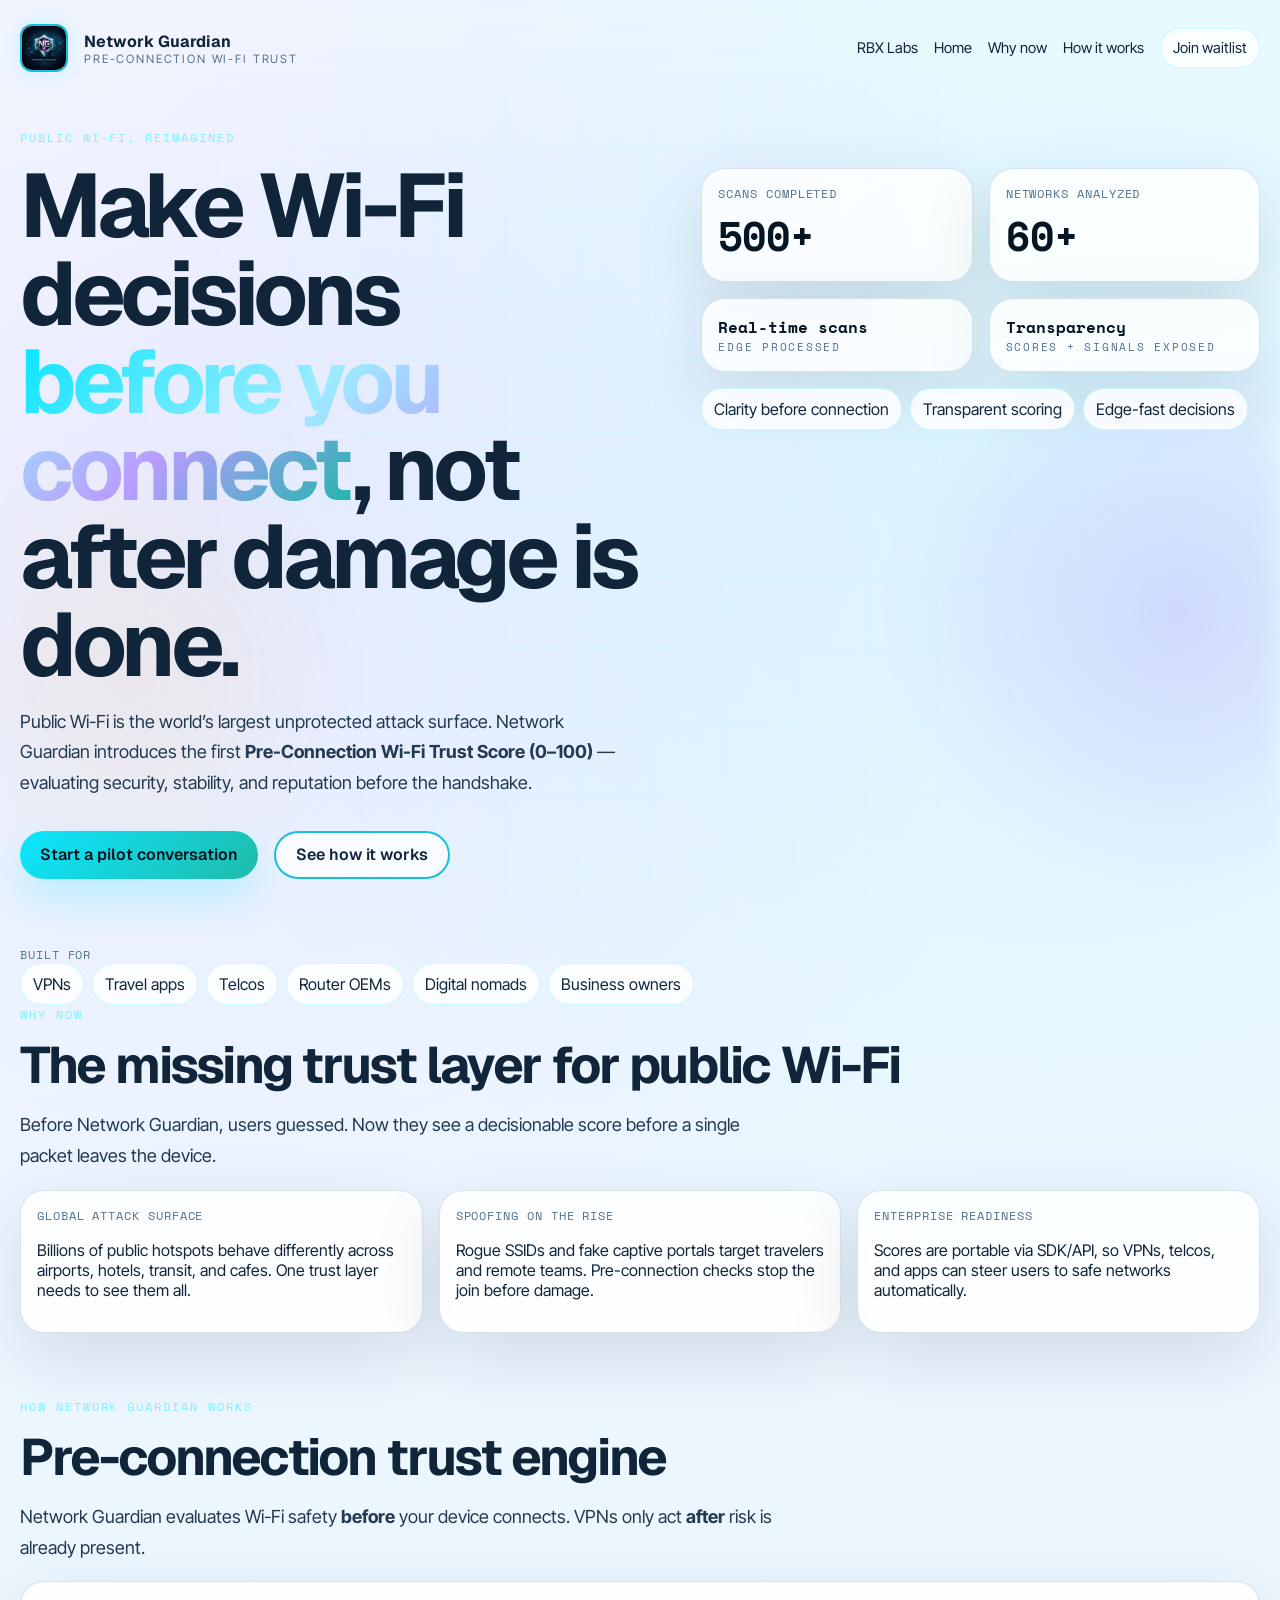
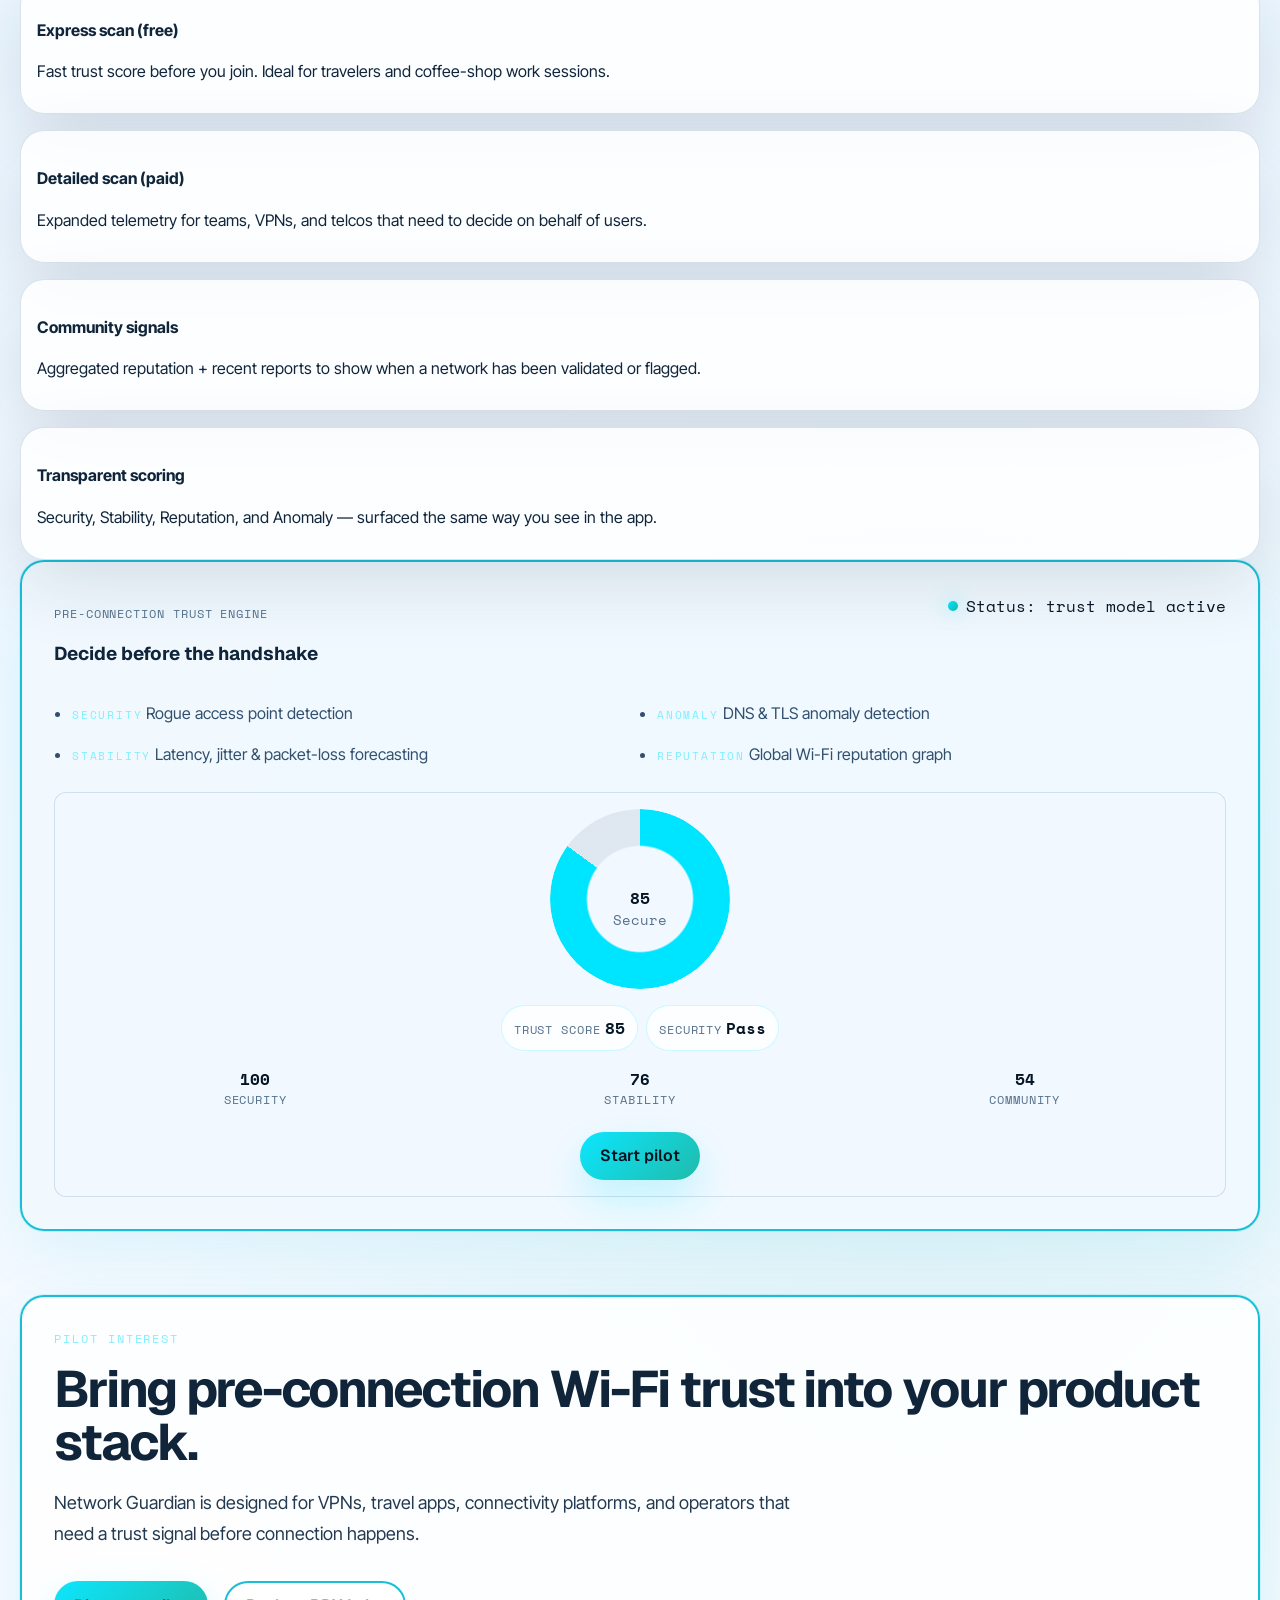
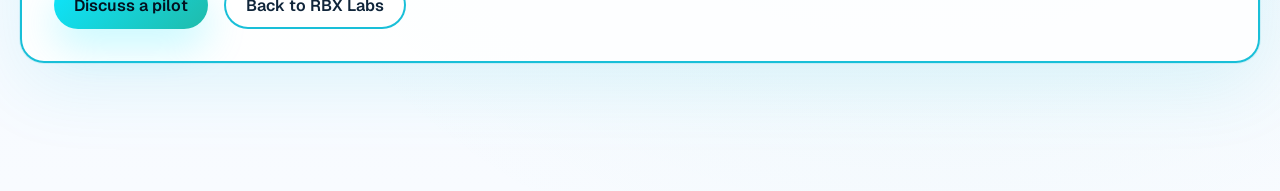
==== commit af1cea34: "Added improved CTA copy+placement & CSS fixes" ====
--- a/network-guardian-product/index.html
+++ b/network-guardian-product/index.html
@@ -12,7 +12,6 @@
   />
   <script>document.documentElement.classList.add('js');</script>
   <link rel="stylesheet" href="../styles.css" />
-  <link rel="stylesheet" href="styles.css" />
 </head>
 <body>
   <div class="bg-layers" aria-hidden="true"></div>
--- a/styles.css
+++ b/styles.css
@@ -203,12 +203,313 @@
   padding: var(--space-2xl) 0 var(--space-3xl);
 }
 
+.ng-nav,
+.ng-main {
+  position: relative;
+  z-index: 1;
+}
+
+.ng-nav {
+  width: min(var(--max-width), calc(100% - 40px));
+  margin: 0 auto;
+  padding: 24px 0 8px;
+  display: flex;
+  align-items: center;
+  justify-content: space-between;
+  gap: var(--space-lg);
+  backdrop-filter: blur(16px);
+}
+
+.ng-logo {
+  display: inline-flex;
+  align-items: center;
+  gap: var(--space-md);
+}
+
+.ng-logo img {
+  width: 48px;
+  height: 48px;
+  border-radius: var(--radius-sm);
+  border: var(--border-strong);
+  box-shadow: 0 0 24px rgba(0, 229, 255, 0.18);
+}
+
+.ng-logo-title {
+  font-family: "Geist", system-ui, sans-serif;
+  font-weight: 700;
+}
+
+.ng-logo-subtitle {
+  font-size: 0.72rem;
+  letter-spacing: 0.16em;
+  text-transform: uppercase;
+  color: var(--muted);
+}
+
+.ng-links {
+  display: flex;
+  align-items: center;
+  gap: var(--space-md);
+  flex-wrap: wrap;
+}
+
+.ng-links a {
+  text-decoration: none;
+  color: var(--text);
+  font-size: 0.92rem;
+}
+
+.ng-links .pill {
+  background: var(--surface-panel);
+}
+
+.ng-main {
+  width: min(var(--max-width), calc(100% - 40px));
+  margin: 0 auto;
+  padding: var(--space-2xl) 0 var(--space-3xl);
+}
+
+.ng-hero {
+  display: grid;
+  grid-template-columns: 1.05fr 0.95fr;
+  gap: var(--space-3xl);
+  align-items: start;
+}
+
+.ng-hero-actions {
+  display: flex;
+  gap: var(--space-md);
+  flex-wrap: wrap;
+  margin-top: var(--space-xl);
+}
+
+.ng-hero-subtitle {
+  color: color-mix(in srgb, var(--text) 72%, var(--muted) 28%);
+  line-height: 1.7;
+  font-size: 1.125rem;
+}
+
+.ng-hero-subtitle.compact {
+  max-width: 760px;
+}
+
+.ng-why,
+.ng-how,
+.waitlist-band {
+  margin-bottom: var(--space-3xl);
+}
+
+.hero-stack,
+.modes-stack,
+.why-grid,
+.metric-grid,
+.counter-row,
+.gauge-stats {
+  display: grid;
+  gap: var(--space-md);
+}
+
+.hero-stack {
+  margin-top: 40px;
+}
+
+.metric-grid,
+.counter-row {
+  grid-template-columns: repeat(2, minmax(0, 1fr));
+}
+
+.why-grid {
+  grid-template-columns: repeat(3, minmax(0, 1fr));
+}
+
+.scan-counter,
+.metric-card,
+.why-card,
+.mode-card,
+.intent-card,
+.waitlist-band {
+  background: var(--surface-panel);
+  border: var(--border-soft);
+  border-radius: var(--radius-lg);
+  box-shadow: var(--shadow-rise);
+}
+
+.scan-counter,
+.metric-card,
+.why-card,
+.mode-card {
+  padding: var(--space-md);
+}
+
+.counter-label,
+.why-label,
+.card-eyebrow,
+.pill-label,
+.stat-label {
+  font-family: "Space Mono", monospace;
+  color: var(--muted);
+  font-size: 0.72rem;
+  letter-spacing: 0.08em;
+  text-transform: uppercase;
+}
+
+.counter-value,
+.metric-number,
+.pill-readout,
+.stat-readout,
+.gauge-value {
+  font-family: "Space Mono", monospace;
+  font-weight: 700;
+  color: var(--text-strong);
+}
+
+.counter-value {
+  font-size: 2.5rem;
+  margin-top: 4px;
+}
+
+.principles-row,
+.pill-row,
+.gauge-pills,
+.status-inline {
+  display: flex;
+  flex-wrap: wrap;
+  gap: var(--space-sm);
+}
+
+.principle-chip,
+.pill,
+.stat-pill {
+  padding: 10px 12px;
+  border-radius: 999px;
+  background: var(--surface-panel);
+  border: 1px solid rgba(0, 229, 255, 0.2);
+}
+
+.hero-built-for {
+  grid-column: 1 / -1;
+}
+
+.intent-card {
+  padding: var(--space-xl);
+  background: var(--surface-panel-strong);
+  border: var(--border-strong);
+  box-shadow: var(--shadow-cyan);
+}
+
+.intent-header {
+  display: flex;
+  justify-content: space-between;
+  gap: var(--space-md);
+  align-items: flex-start;
+}
+
+.status-inline {
+  align-items: center;
+}
+
+.status-readout {
+  font-family: "Space Mono", monospace;
+  color: var(--text-strong);
+}
+
+.two-col-list {
+  display: grid;
+  grid-template-columns: repeat(2, minmax(0, 1fr));
+  gap: var(--space-md);
+  padding-left: 18px;
+}
+
+.two-col-list li {
+  color: var(--slate-light);
+  line-height: 1.6;
+}
+
+.gauge-block {
+  margin-top: var(--space-lg);
+  padding: var(--space-md);
+  border-radius: var(--radius-sm);
+  background: var(--surface-soft);
+  border: var(--border-soft);
+}
+
+.gauge {
+  position: relative;
+  width: 180px;
+  aspect-ratio: 1 / 1;
+  margin: 0 auto;
+}
+
+.gauge-donut {
+  width: 100%;
+  height: 100%;
+  border-radius: 50%;
+  background: conic-gradient(
+    var(--cyan) 0deg calc(var(--gauge, 0) * 360deg),
+    rgba(148, 163, 184, 0.2) calc(var(--gauge, 0) * 360deg) 360deg
+  );
+  -webkit-mask: radial-gradient(farthest-side, transparent 58%, #000 60%);
+  mask: radial-gradient(farthest-side, transparent 58%, #000 60%);
+}
+
+.gauge-center {
+  position: absolute;
+  inset: 0;
+  display: flex;
+  flex-direction: column;
+  align-items: center;
+  justify-content: center;
+  margin-top: 18px;
+}
+
+.gauge-label {
+  color: var(--muted);
+  font-size: 0.85rem;
+  font-family: "Space Mono", monospace;
+}
+
+.gauge-pills.compact {
+  justify-content: center;
+  margin: var(--space-md) 0;
+}
+
+.stat-pill.centered {
+  min-width: 120px;
+  text-align: center;
+}
+
+.gauge-stats {
+  grid-template-columns: repeat(3, minmax(0, 1fr));
+  text-align: center;
+}
+
+.intent-footer {
+  display: flex;
+  justify-content: center;
+  margin-top: var(--space-lg);
+}
+
+.waitlist-band {
+  padding: var(--space-xl);
+  border: var(--border-strong);
+  box-shadow: var(--shadow-cyan);
+}
+
 .hero,
+.who-section,
 .services-section,
 .approach-section,
+.outcomes-section,
+.proof-strip-section,
+.case-section,
+.selected-builds-section,
 .ventures-section,
 .contact-section {
   margin-bottom: var(--space-3xl);
+}
+
+.outcomes-section {
+  padding-top: var(--space-xl);
 }
 
 .hero {
@@ -394,13 +695,20 @@
   border-radius: var(--radius-md);
   border: var(--border-soft);
   background: var(--surface-secondary);
+  min-height: 190px;
+  display: flex;
+  flex-direction: column;
+  justify-content: flex-start;
 }
 
 .metric-readout {
   display: block;
   margin: 8px 0 10px;
-  font-size: 1.2rem;
-  font-family: "Space Mono", monospace;
+  font-size: 1rem;
+  line-height: 1.15;
+  letter-spacing: -0.02em;
+  font-family: "Geist", system-ui, sans-serif;
+  font-weight: 700;
   color: var(--text-strong);
 }
 
@@ -411,7 +719,8 @@
 
 .metric-note {
   margin: 0;
-  font-size: 0.92rem;
+  font-size: 0.9rem;
+  line-height: 1.55;
 }
 
 .process-track {
@@ -419,13 +728,14 @@
   display: flex;
   justify-content: space-between;
   gap: var(--space-md);
-  margin-top: var(--space-xl);
-  padding-top: var(--space-lg);
+  margin-top: var(--space-2xl);
+  padding-top: var(--space-xl);
+  border-top: 1px solid rgba(0, 229, 255, 0.14);
 }
 
 .track-line {
   position: absolute;
-  top: 30px;
+  top: 54px;
   left: 30px;
   right: 30px;
   height: 2px;
@@ -504,6 +814,16 @@
 
 .service-card {
   padding: var(--space-xl);
+  min-height: 240px;
+  display: flex;
+  flex-direction: column;
+  justify-content: flex-start;
+}
+
+.service-card-primary {
+  border-color: rgba(0, 229, 255, 0.24);
+  box-shadow: var(--shadow-cyan);
+  grid-column: span 2;
 }
 
 .service-card h3,
@@ -534,6 +854,16 @@
   font-size: 0.7rem;
 }
 
+.project-copy {
+  max-width: 68ch;
+}
+
+.service-card p + p,
+.approach-panel p + p,
+.venture-copy p + p {
+  margin-top: 12px;
+}
+
 .approach-list {
   margin: 0;
   padding-left: 20px;
@@ -574,6 +904,12 @@
   gap: var(--space-xl);
   align-items: center;
   padding: var(--space-xl);
+}
+
+.proof-strip-card {
+  border: var(--border-strong);
+  box-shadow: var(--shadow-cyan);
+  margin-bottom: var(--space-xl);
 }
 
 .venture-pill {
@@ -597,6 +933,83 @@
   box-shadow: var(--shadow-cyan);
 }
 
+.contact-actions {
+  margin-top: 0;
+  justify-content: flex-end;
+}
+
+.result-grid {
+  grid-template-columns: repeat(2, minmax(0, 1fr));
+}
+
+.outcomes-section .section-heading {
+  max-width: 980px;
+  margin-bottom: var(--space-2xl);
+}
+
+.result-card {
+  min-height: 220px;
+  display: flex;
+  align-items: flex-end;
+  border: var(--border-strong);
+  box-shadow: var(--shadow-cyan);
+}
+
+.result-card p {
+  font-size: 1.15rem;
+  line-height: 1.5;
+  color: var(--text-strong);
+}
+
+.cta-note {
+  max-width: 44ch;
+}
+
+.who-section,
+.services-section,
+.case-section,
+.selected-builds-section,
+.ventures-section,
+.contact-section {
+  padding-top: var(--space-xl);
+}
+
+.proof-strip-section {
+  padding-bottom: var(--space-xl);
+}
+
+.who-section .service-grid {
+  grid-template-columns: repeat(3, minmax(0, 1fr));
+}
+
+.case-section .service-grid {
+  grid-template-columns: repeat(3, minmax(0, 1fr));
+}
+
+.selected-builds-section .service-grid {
+  grid-template-columns: repeat(3, minmax(0, 1fr));
+}
+
+.selected-builds-section .service-card:first-child,
+.selected-builds-section .service-card:last-child {
+  grid-column: span 2;
+}
+
+.selected-builds-section .service-card:first-child {
+  border-color: rgba(0, 229, 255, 0.24);
+  box-shadow: var(--shadow-cyan);
+}
+
+.proof-strip-card .venture-copy h3,
+.selected-builds-section .service-card h3,
+.case-section .service-card h3 {
+  max-width: 18ch;
+}
+
+.proof-strip-card {
+  align-items: end;
+}
+
 .js .reveal {
   opacity: 0;
   transform: translateY(30px) scale(0.985);
@@ -642,6 +1055,7 @@
 
 .btn:focus-visible,
 .site-nav a:focus-visible,
+.ng-links a:focus-visible,
 .brand:focus-visible {
   outline: 3px solid rgba(0, 229, 255, 0.95);
   outline-offset: 4px;
@@ -650,7 +1064,10 @@
 @media (max-width: 1100px) {
   .hero,
   .approach-layout,
-  .venture-card {
+  .venture-card,
+  .ng-hero,
+  .how-grid.two-col,
+  .why-grid {
     grid-template-columns: 1fr;
   }
 
@@ -658,6 +1075,22 @@
     grid-template-columns: repeat(2, minmax(0, 1fr));
   }
 
+  .who-section .service-grid,
+  .case-section .service-grid,
+  .selected-builds-section .service-grid {
+    grid-template-columns: repeat(2, minmax(0, 1fr));
+  }
+
+  .result-grid {
+    grid-template-columns: 1fr;
+  }
+
+  .service-card-primary,
+  .selected-builds-section .service-card:first-child,
+  .selected-builds-section .service-card:last-child {
+    grid-column: auto;
+  }
+
   .hero {
     min-height: auto;
   }
@@ -665,7 +1098,9 @@
 
 @media (max-width: 760px) {
   .site-header,
-  .page-shell {
+  .page-shell,
+  .ng-nav,
+  .ng-main {
     width: min(var(--max-width), calc(100% - 28px));
   }
 
@@ -679,14 +1114,25 @@
   }
 
   .signal-grid,
-  .service-grid {
+  .service-grid,
+  .metric-grid,
+  .counter-row,
+  .two-col-list,
+  .gauge-stats {
     grid-template-columns: 1fr;
   }
 
   .hero-actions,
   .hero-proof,
   .venture-pills,
-  .contact-card {
+  .contact-card,
+  .contact-actions,
+  .ng-nav,
+  .intent-header,
+  .gauge-pills,
+  .pill-row,
+  .principles-row,
+  .status-inline {
     flex-direction: column;
     align-items: stretch;
   }
@@ -698,6 +1144,15 @@
   .track-line {
     left: 27px;
     right: 27px;
+  }
+
+  .ng-nav,
+  .intent-header,
+  .gauge-pills,
+  .pill-row,
+  .principles-row,
+  .status-inline {
+    align-items: flex-start;
   }
 
   h1 {
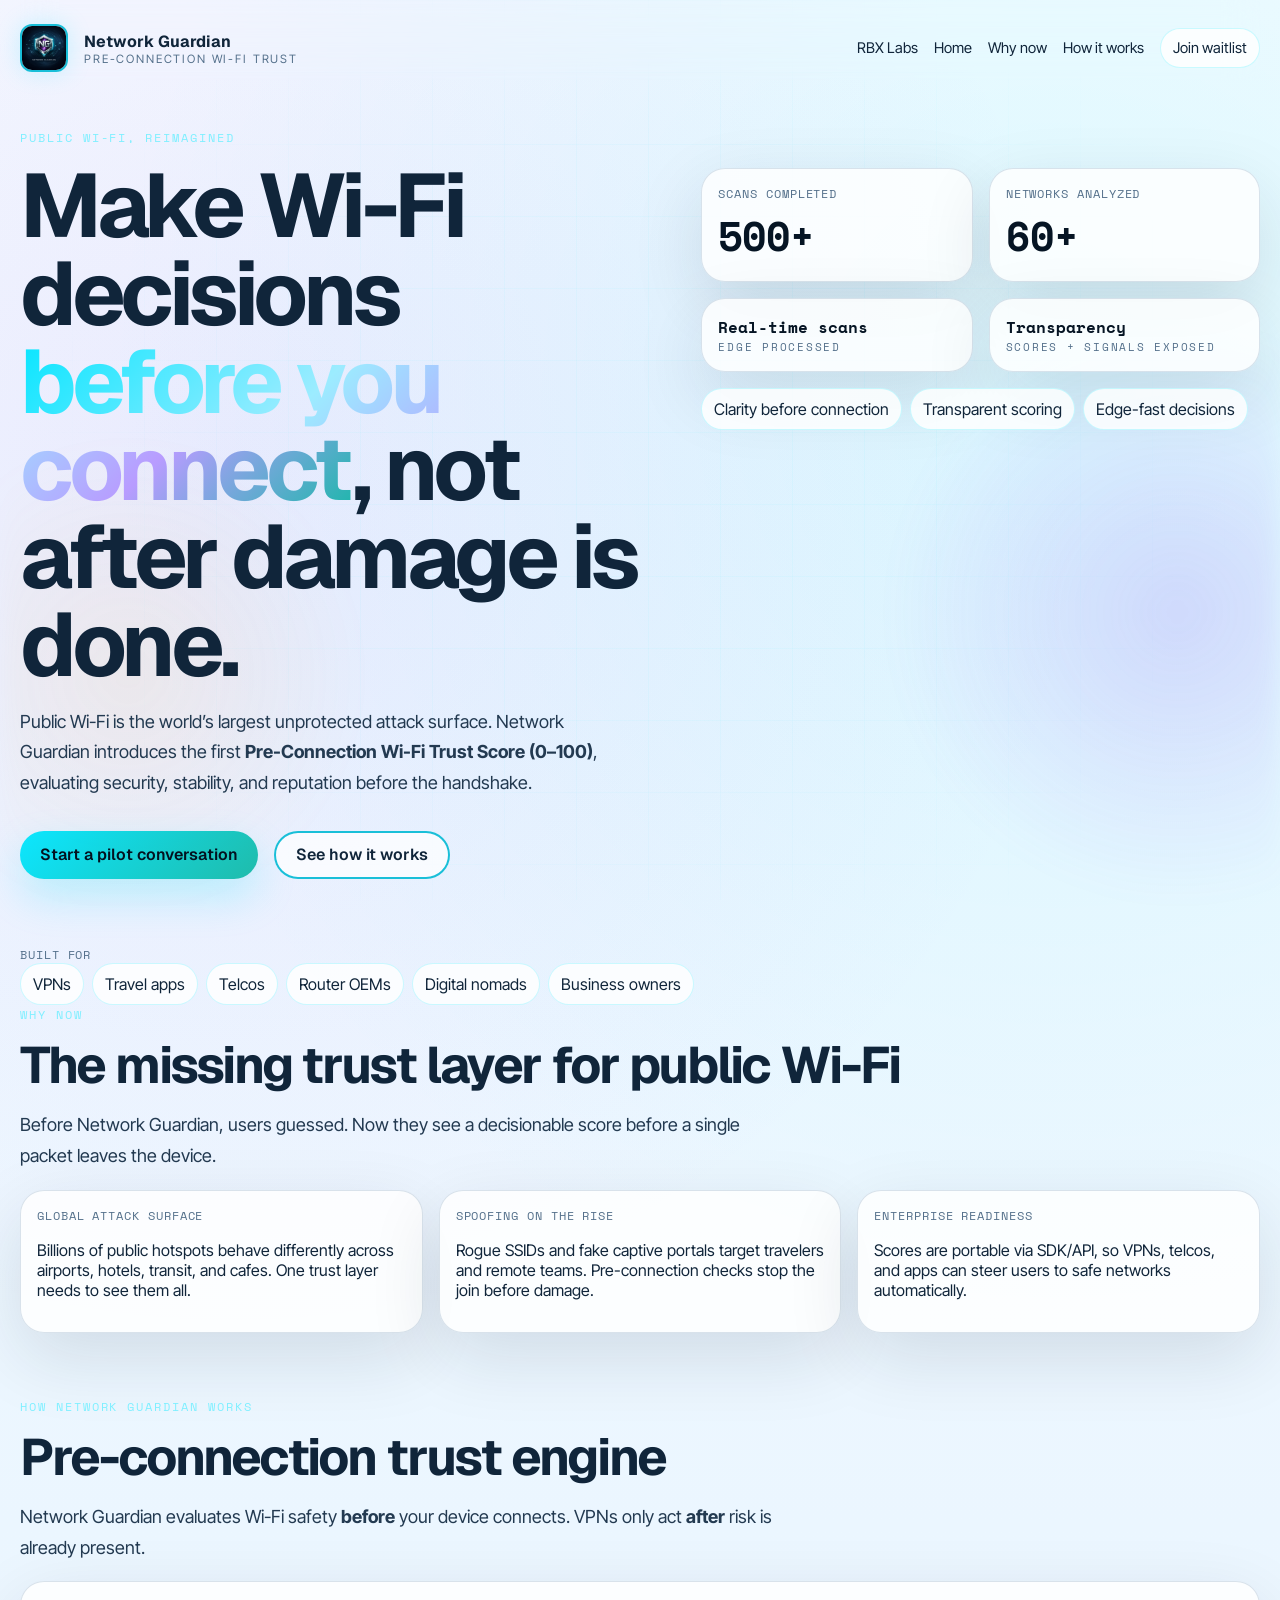
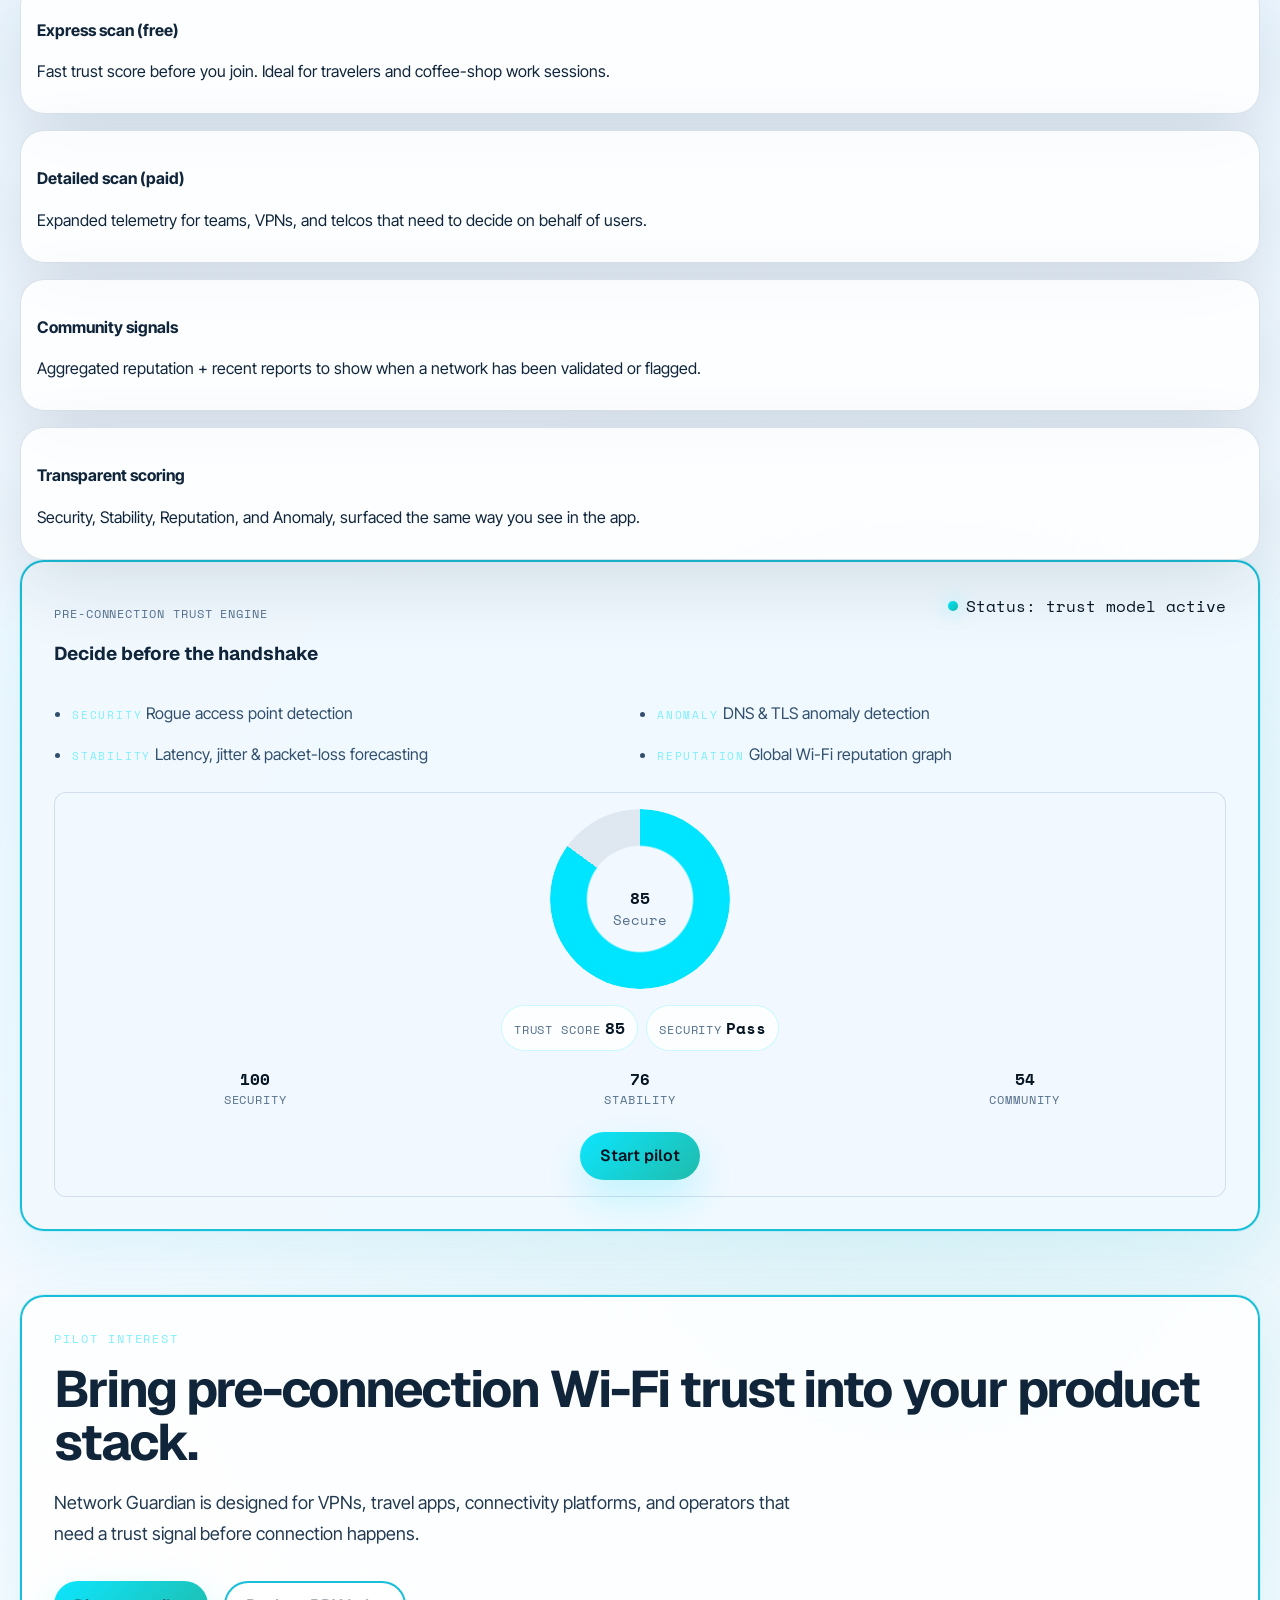
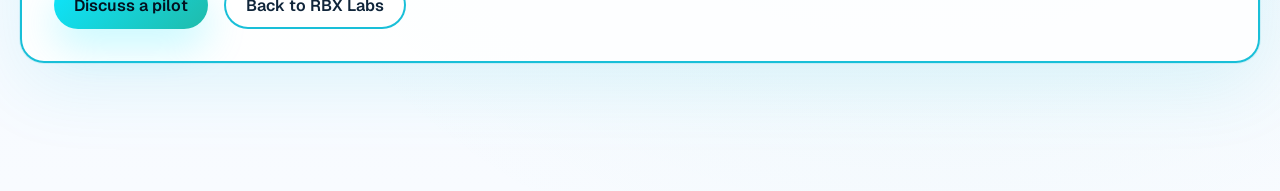
==== commit f00dc155: "Adding logo" ====
--- a/network-guardian-product/index.html
+++ b/network-guardian-product/index.html
@@ -2,8 +2,9 @@
 <html lang="en">
 <head>
   <meta charset="UTF-8" />
-  <title>Network Guardian — Pre-Connection Wi-Fi Trust</title>
+  <title>Network Guardian | Pre-Connection Wi-Fi Trust</title>
   <meta name="viewport" content="width=device-width, initial-scale=1" />
+  <link rel="icon" type="image/png" href="../rbx-logo.png" />
   <link rel="preconnect" href="https://fonts.googleapis.com" />
   <link rel="preconnect" href="https://fonts.gstatic.com" crossorigin />
   <link
@@ -46,7 +47,7 @@
         <p class="ng-hero-subtitle">
           Public Wi-Fi is the world’s largest unprotected attack surface.
           Network Guardian introduces the first
-          <strong>Pre-Connection Wi-Fi Trust Score (0–100)</strong> —
+          <strong>Pre-Connection Wi-Fi Trust Score (0–100)</strong>,
           evaluating security, stability, and reputation before the handshake.
         </p>
 
@@ -150,7 +151,7 @@
           </div>
           <div class="mode-card">
             <h4 class="mode-title">Transparent scoring</h4>
-            <p>Security, Stability, Reputation, and Anomaly — surfaced the same way you see in the app.</p>
+            <p>Security, Stability, Reputation, and Anomaly, surfaced the same way you see in the app.</p>
           </div>
         </div>
 
--- a/styles.css
+++ b/styles.css
@@ -132,23 +132,23 @@
 }
 
 .brand-mark {
-  width: 54px;
-  height: 54px;
-  border-radius: 50%;
-  border: 2px dotted rgba(0, 229, 255, 0.95);
+  width: 62px;
+  height: 62px;
+  border-radius: 18px;
   display: inline-flex;
   align-items: center;
   justify-content: center;
-  background: rgba(0, 229, 255, 0.12);
-  box-shadow: 0 0 32px rgba(0, 229, 255, 0.18);
-}
-
-.brand-core {
-  width: 18px;
-  height: 18px;
-  border-radius: 50%;
-  background: linear-gradient(135deg, var(--cyan), var(--teal));
-  box-shadow: 0 0 24px rgba(0, 229, 255, 0.42);
+  background: rgba(4, 17, 32, 0.32);
+  border: 1px solid rgba(0, 229, 255, 0.14);
+  box-shadow: 0 14px 36px rgba(0, 229, 255, 0.12);
+}
+
+.brand-mark img {
+  width: 46px;
+  height: 46px;
+  object-fit: contain;
+  display: block;
+  filter: drop-shadow(0 0 18px rgba(0, 229, 255, 0.18));
 }
 
 .brand-copy {
@@ -566,6 +566,10 @@
   margin: var(--space-xl) 0 0;
 }
 
+.hero-copy .hero-body + .hero-body {
+  margin-top: var(--space-lg);
+}
+
 .hero-actions,
 .hero-proof,
 .venture-pills {
@@ -580,6 +584,8 @@
 
 .hero-proof {
   margin-top: var(--space-xl);
+  max-width: 820px;
+  align-items: stretch;
 }
 
 .btn {
@@ -634,6 +640,15 @@
   border-radius: var(--radius-sm);
   border: var(--border-soft);
   background: var(--surface-panel);
+  min-height: 92px;
+  display: flex;
+  flex-direction: column;
+  justify-content: center;
+}
+
+.proof-chip:first-child {
+  border-color: rgba(0, 229, 255, 0.24);
+  box-shadow: var(--shadow-cyan);
 }
 
 .proof-label {
@@ -646,6 +661,7 @@
 .proof-value {
   font-family: "Space Mono", monospace;
   font-weight: 600;
+  line-height: 1.4;
 }
 
 .hero-panel {
@@ -801,6 +817,10 @@
   gap: var(--space-lg);
 }
 
+.services-section .service-grid {
+  grid-template-columns: repeat(4, minmax(0, 1fr));
+}
+
 .service-card,
 .approach-panel,
 .evidence-panel,
@@ -826,6 +846,36 @@
   grid-column: span 2;
 }
 
+.services-section .service-card {
+  grid-column: auto;
+}
+
+.services-pillars {
+  align-items: stretch;
+}
+
+.service-pillar {
+  min-height: 100%;
+  padding: 26px 24px;
+}
+
+.service-pillar .icon-ring {
+  width: 56px;
+  height: 56px;
+  margin-bottom: 22px;
+  font-size: 0.95rem;
+  font-weight: 700;
+}
+
+.service-pillar h3 {
+  margin-top: 0;
+  max-width: 12ch;
+}
+
+.service-pillar p {
+  max-width: 24ch;
+}
+
 .service-card h3,
 .approach-panel h3,
 .evidence-panel h3,
@@ -904,12 +954,17 @@
   gap: var(--space-xl);
   align-items: center;
   padding: var(--space-xl);
+  border-color: rgba(159, 184, 204, 0.22);
+  box-shadow: var(--shadow-rise);
 }
 
 .proof-strip-card {
   border: var(--border-strong);
   box-shadow: var(--shadow-cyan);
   margin-bottom: var(--space-xl);
+  background:
+    linear-gradient(135deg, color-mix(in srgb, var(--surface-panel-strong) 98%, transparent), color-mix(in srgb, var(--surface-panel) 94%, transparent)),
+    radial-gradient(circle at 12% 18%, rgba(0, 229, 255, 0.08), transparent 36%);
 }
 
 .venture-pill {
@@ -931,11 +986,13 @@
     linear-gradient(135deg, color-mix(in srgb, var(--surface-panel-strong) 98%, transparent), color-mix(in srgb, var(--surface-panel) 94%, transparent)),
     radial-gradient(circle at 20% 20%, rgba(0, 229, 255, 0.08), transparent 40%);
   box-shadow: var(--shadow-cyan);
+  align-items: end;
 }
 
 .contact-actions {
   margin-top: 0;
-  justify-content: flex-end;
+  justify-content: flex-start;
+  flex-shrink: 0;
 }
 
 .result-grid {
@@ -948,21 +1005,60 @@
 }
 
 .result-card {
-  min-height: 220px;
-  display: flex;
-  align-items: flex-end;
+  min-height: 180px;
+  display: flex;
+  flex-direction: column;
+  justify-content: flex-start;
+  gap: var(--space-md);
+  border: var(--border-soft);
+  box-shadow: var(--shadow-rise);
+  padding-top: var(--space-lg);
+}
+
+.result-card p {
+  margin: 0;
+  font-size: 1.2rem;
+  line-height: 1.4;
+  color: var(--text-strong);
+}
+
+.result-card .micro-label {
+  color: var(--cyan-soft);
+}
+
+.result-card-featured {
   border: var(--border-strong);
   box-shadow: var(--shadow-cyan);
-}
-
-.result-card p {
-  font-size: 1.15rem;
-  line-height: 1.5;
-  color: var(--text-strong);
+  background:
+    linear-gradient(135deg, color-mix(in srgb, var(--surface-panel-strong) 96%, transparent), color-mix(in srgb, var(--surface-panel) 92%, transparent)),
+    radial-gradient(circle at 12% 18%, rgba(0, 229, 255, 0.08), transparent 36%);
 }
 
 .cta-note {
   max-width: 44ch;
+}
+
+.contact-card > div:first-child {
+  max-width: 58ch;
+}
+
+.ventures-section .venture-card {
+  align-items: start;
+}
+
+.ventures-section .venture-pills {
+  align-content: flex-start;
+  justify-content: flex-start;
+}
+
+.ventures-section .venture-pill {
+  background: color-mix(in srgb, var(--surface-panel) 82%, transparent);
+  border-color: rgba(0, 229, 255, 0.14);
+}
+
+.ventures-section .venture-cta {
+  align-self: flex-start;
+  margin-bottom: var(--space-sm);
 }
 
 .who-section,
@@ -975,7 +1071,48 @@
 }
 
 .proof-strip-section {
-  padding-bottom: var(--space-xl);
+  padding-top: var(--space-md);
+  padding-bottom: var(--space-2xl);
+}
+
+.proof-strip-section,
+.services-section,
+.case-section,
+.approach-section,
+.who-section,
+.outcomes-section,
+.selected-builds-section,
+.ventures-section,
+.contact-section {
+  position: relative;
+}
+
+.services-section::before,
+.case-section::before,
+.approach-section::before,
+.who-section::before,
+.outcomes-section::before,
+.selected-builds-section::before,
+.ventures-section::before,
+.contact-section::before {
+  content: "";
+  position: absolute;
+  top: 0;
+  left: 0;
+  right: 0;
+  height: 1px;
+  background: linear-gradient(90deg, transparent, rgba(0, 229, 255, 0.12), transparent);
+}
+
+.services-section,
+.case-section,
+.approach-section,
+.who-section,
+.outcomes-section,
+.selected-builds-section,
+.ventures-section,
+.contact-section {
+  padding-top: var(--space-2xl);
 }
 
 .who-section .service-grid {
@@ -986,28 +1123,118 @@
   grid-template-columns: repeat(3, minmax(0, 1fr));
 }
 
-.selected-builds-section .service-grid {
-  grid-template-columns: repeat(3, minmax(0, 1fr));
-}
-
-.selected-builds-section .service-card:first-child,
-.selected-builds-section .service-card:last-child {
-  grid-column: span 2;
-}
-
-.selected-builds-section .service-card:first-child {
+.proof-strip-card .venture-copy h3,
+.selected-build h3,
+.case-section .service-card h3 {
+  max-width: 18ch;
+}
+
+.proof-strip-card {
+  align-items: end;
+}
+
+.proof-strip-card .venture-pills {
+  justify-content: flex-start;
+  align-content: flex-start;
+}
+
+.selected-builds-grid {
+  display: grid;
+  grid-template-columns: minmax(0, 1.08fr) minmax(360px, 0.92fr);
+  gap: var(--space-xl);
+  align-items: start;
+}
+
+.selected-build {
+  min-height: 0;
+  padding: 28px 30px;
+  gap: 0;
+  background: color-mix(in srgb, var(--surface-elevated) 96%, transparent);
+  border-color: rgba(159, 184, 204, 0.22);
+  align-self: start;
+}
+
+.selected-build .micro-label {
+  margin-bottom: 12px;
+  display: block;
+}
+
+.selected-build h3 {
+  margin: 0 0 16px;
+  max-width: 14ch;
+}
+
+.selected-build p {
+  max-width: 34ch;
+}
+
+.selected-build p + p {
+  margin-top: 18px;
+}
+
+.featured-build {
   border-color: rgba(0, 229, 255, 0.24);
   box-shadow: var(--shadow-cyan);
-}
-
-.proof-strip-card .venture-copy h3,
-.selected-builds-section .service-card h3,
-.case-section .service-card h3 {
-  max-width: 18ch;
-}
-
-.proof-strip-card {
-  align-items: end;
+  background:
+    linear-gradient(135deg, color-mix(in srgb, var(--surface-panel-strong) 96%, transparent), color-mix(in srgb, var(--surface-panel) 92%, transparent)),
+    radial-gradient(circle at 14% 20%, rgba(0, 229, 255, 0.08), transparent 38%);
+}
+
+.featured-build h3 {
+  max-width: 12ch;
+}
+
+.featured-build p {
+  max-width: 38ch;
+}
+
+.featured-build .venture-pills {
+  margin-top: 20px;
+  justify-content: flex-start;
+}
+
+.featured-build .venture-pill {
+  background: color-mix(in srgb, var(--surface-panel) 92%, transparent);
+}
+
+.selected-build:last-child {
+  grid-column: 1 / -1;
+  min-height: 0;
+  max-width: 68%;
+}
+
+.approach-grid,
+.who-grid,
+.case-detail-grid {
+  grid-template-columns: repeat(3, minmax(0, 1fr));
+}
+
+.approach-grid .service-card,
+.who-grid .service-card,
+.case-detail-grid .service-card {
+  min-height: 0;
+}
+
+.who-grid .service-card {
+  padding-top: var(--space-lg);
+  padding-bottom: var(--space-lg);
+}
+
+.approach-grid .service-card {
+  border-color: rgba(0, 229, 255, 0.16);
+  background: color-mix(in srgb, var(--surface-elevated) 94%, transparent);
+}
+
+.case-detail-grid .service-card {
+  border-color: rgba(0, 229, 255, 0.16);
+}
+
+.ventures-section .venture-card {
+  align-items: start;
+}
+
+.ventures-section .venture-pills {
+  align-content: flex-start;
 }
 
 .js .reveal {
@@ -1075,10 +1302,28 @@
     grid-template-columns: repeat(2, minmax(0, 1fr));
   }
 
+  .services-section .service-grid {
+    grid-template-columns: repeat(2, minmax(0, 1fr));
+  }
+
+  .services-section .service-card,
+  .services-section .service-card-primary {
+    grid-column: auto;
+  }
+
   .who-section .service-grid,
-  .case-section .service-grid,
-  .selected-builds-section .service-grid {
+  .case-section .service-grid {
     grid-template-columns: repeat(2, minmax(0, 1fr));
+  }
+
+  .approach-grid,
+  .who-grid,
+  .case-detail-grid {
+    grid-template-columns: repeat(2, minmax(0, 1fr));
+  }
+
+  .selected-builds-grid {
+    grid-template-columns: 1fr 1fr;
   }
 
   .result-grid {
@@ -1086,13 +1331,22 @@
   }
 
   .service-card-primary,
-  .selected-builds-section .service-card:first-child,
-  .selected-builds-section .service-card:last-child {
+  .selected-build:last-child {
     grid-column: auto;
+  }
+
+  .selected-build:last-child {
+    max-width: none;
   }
 
   .hero {
     min-height: auto;
+  }
+
+  .hero-copy h1,
+  .section-heading h2,
+  .contact-card h2 {
+    max-width: 16ch;
   }
 }
 
@@ -1115,6 +1369,11 @@
 
   .signal-grid,
   .service-grid,
+  .services-section .service-grid,
+  .selected-builds-grid,
+  .approach-grid,
+  .who-grid,
+  .case-detail-grid,
   .metric-grid,
   .counter-row,
   .two-col-list,
@@ -1137,8 +1396,75 @@
     align-items: stretch;
   }
 
+  .hero-actions .btn,
+  .contact-actions .btn {
+    width: 100%;
+  }
+
   .contact-card {
     justify-content: flex-start;
+  }
+
+  .hero,
+  .venture-card,
+  .proof-strip-card,
+  .contact-card {
+    gap: var(--space-lg);
+  }
+
+  .proof-chip,
+  .service-card,
+  .result-card,
+  .selected-build,
+  .venture-card,
+  .contact-card,
+  .signal-card,
+  .approach-panel,
+  .evidence-panel {
+    padding: var(--space-lg);
+  }
+
+  .proof-chip,
+  .service-card,
+  .selected-build,
+  .result-card {
+    min-height: 0;
+  }
+
+  .selected-build h3,
+  .featured-build h3,
+  .proof-strip-card .venture-copy h3,
+  .case-section .service-card h3 {
+    max-width: none;
+  }
+
+  .hero-copy .hero-body,
+  .section-copy,
+  .venture-copy p,
+  .service-card p {
+    font-size: 1rem;
+    line-height: 1.6;
+  }
+
+  .hero-proof {
+    gap: 12px;
+  }
+
+  .proof-chip {
+    min-width: 0;
+  }
+
+  .proof-strip-section {
+    padding-top: 0;
+    padding-bottom: var(--space-xl);
+  }
+
+  .section-heading {
+    margin-bottom: var(--space-lg);
+  }
+
+  .outcomes-section .section-heading {
+    margin-bottom: var(--space-xl);
   }
 
   .track-line {
@@ -1157,6 +1483,12 @@
 
   h1 {
     max-width: none;
+    font-size: clamp(2.6rem, 12vw, 4.4rem);
+  }
+
+  h2 {
+    font-size: clamp(2rem, 10vw, 3rem);
+    line-height: 1.02;
   }
 }
 
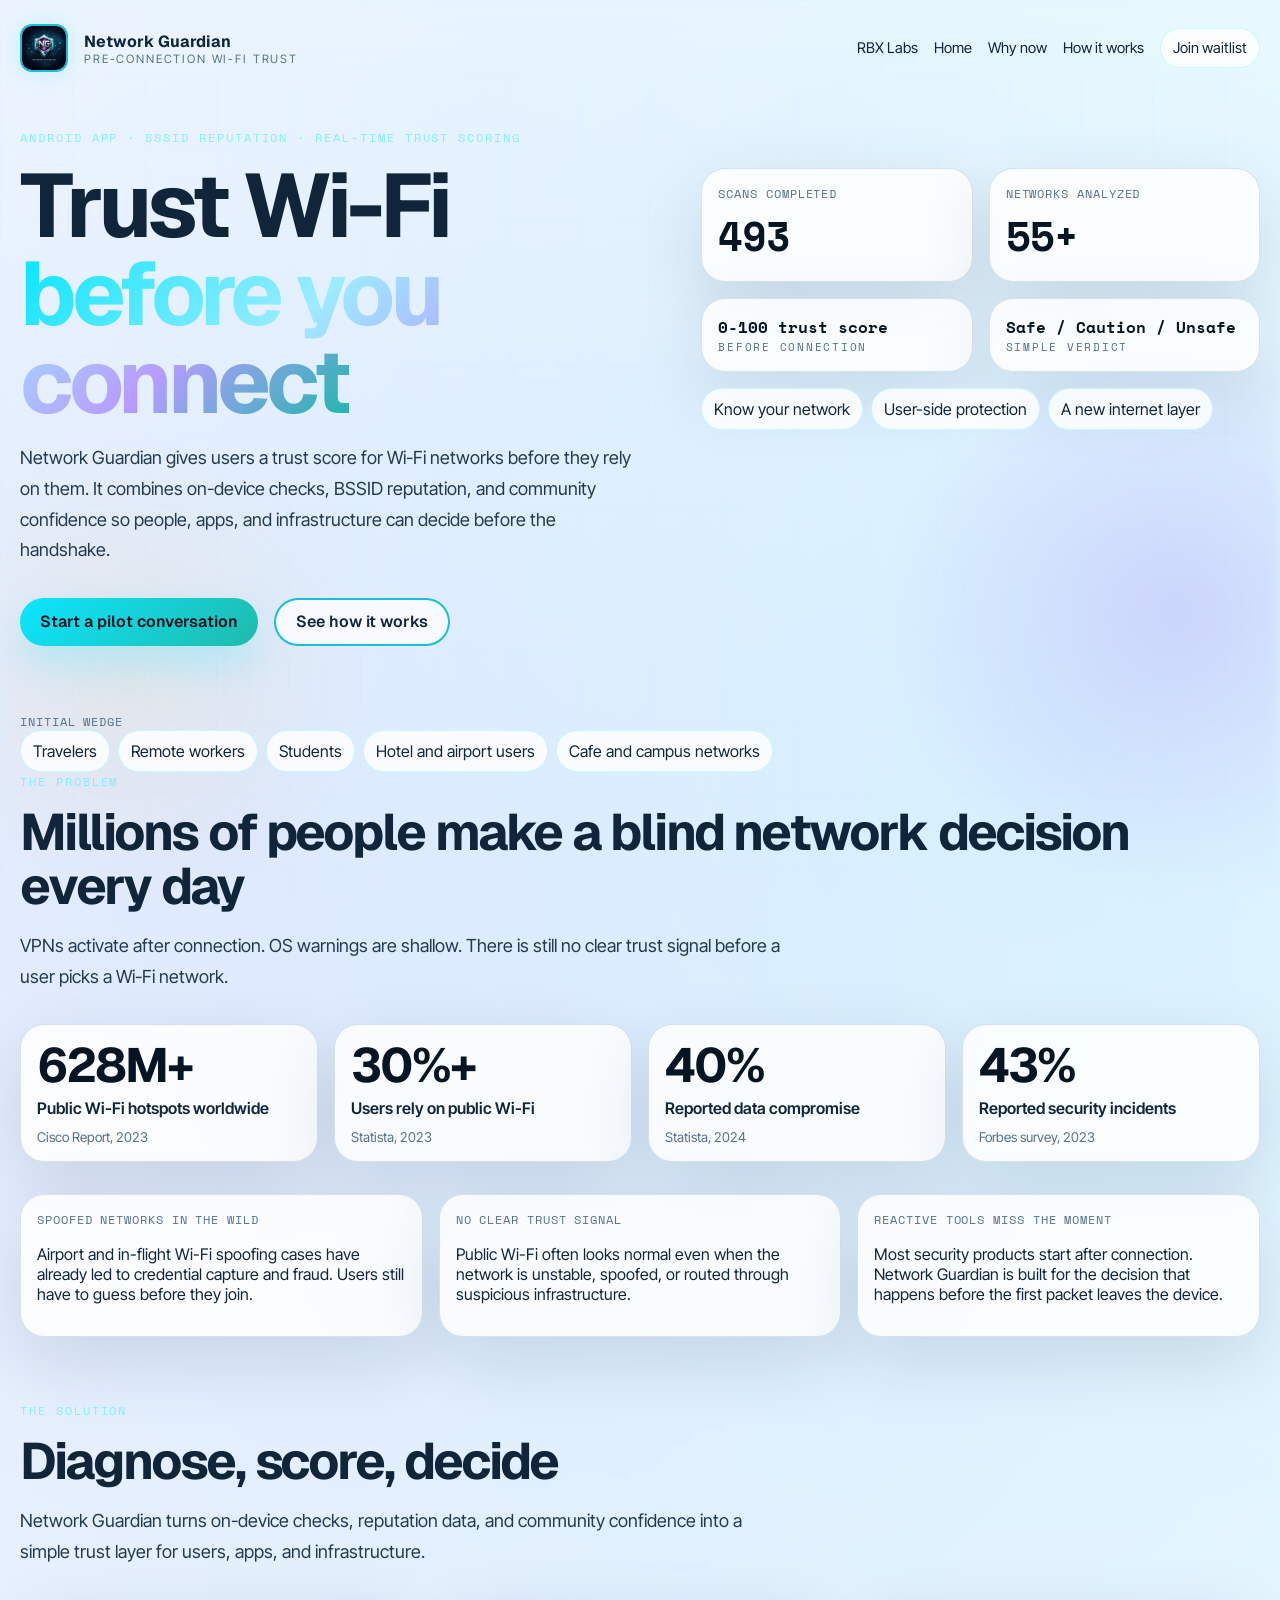
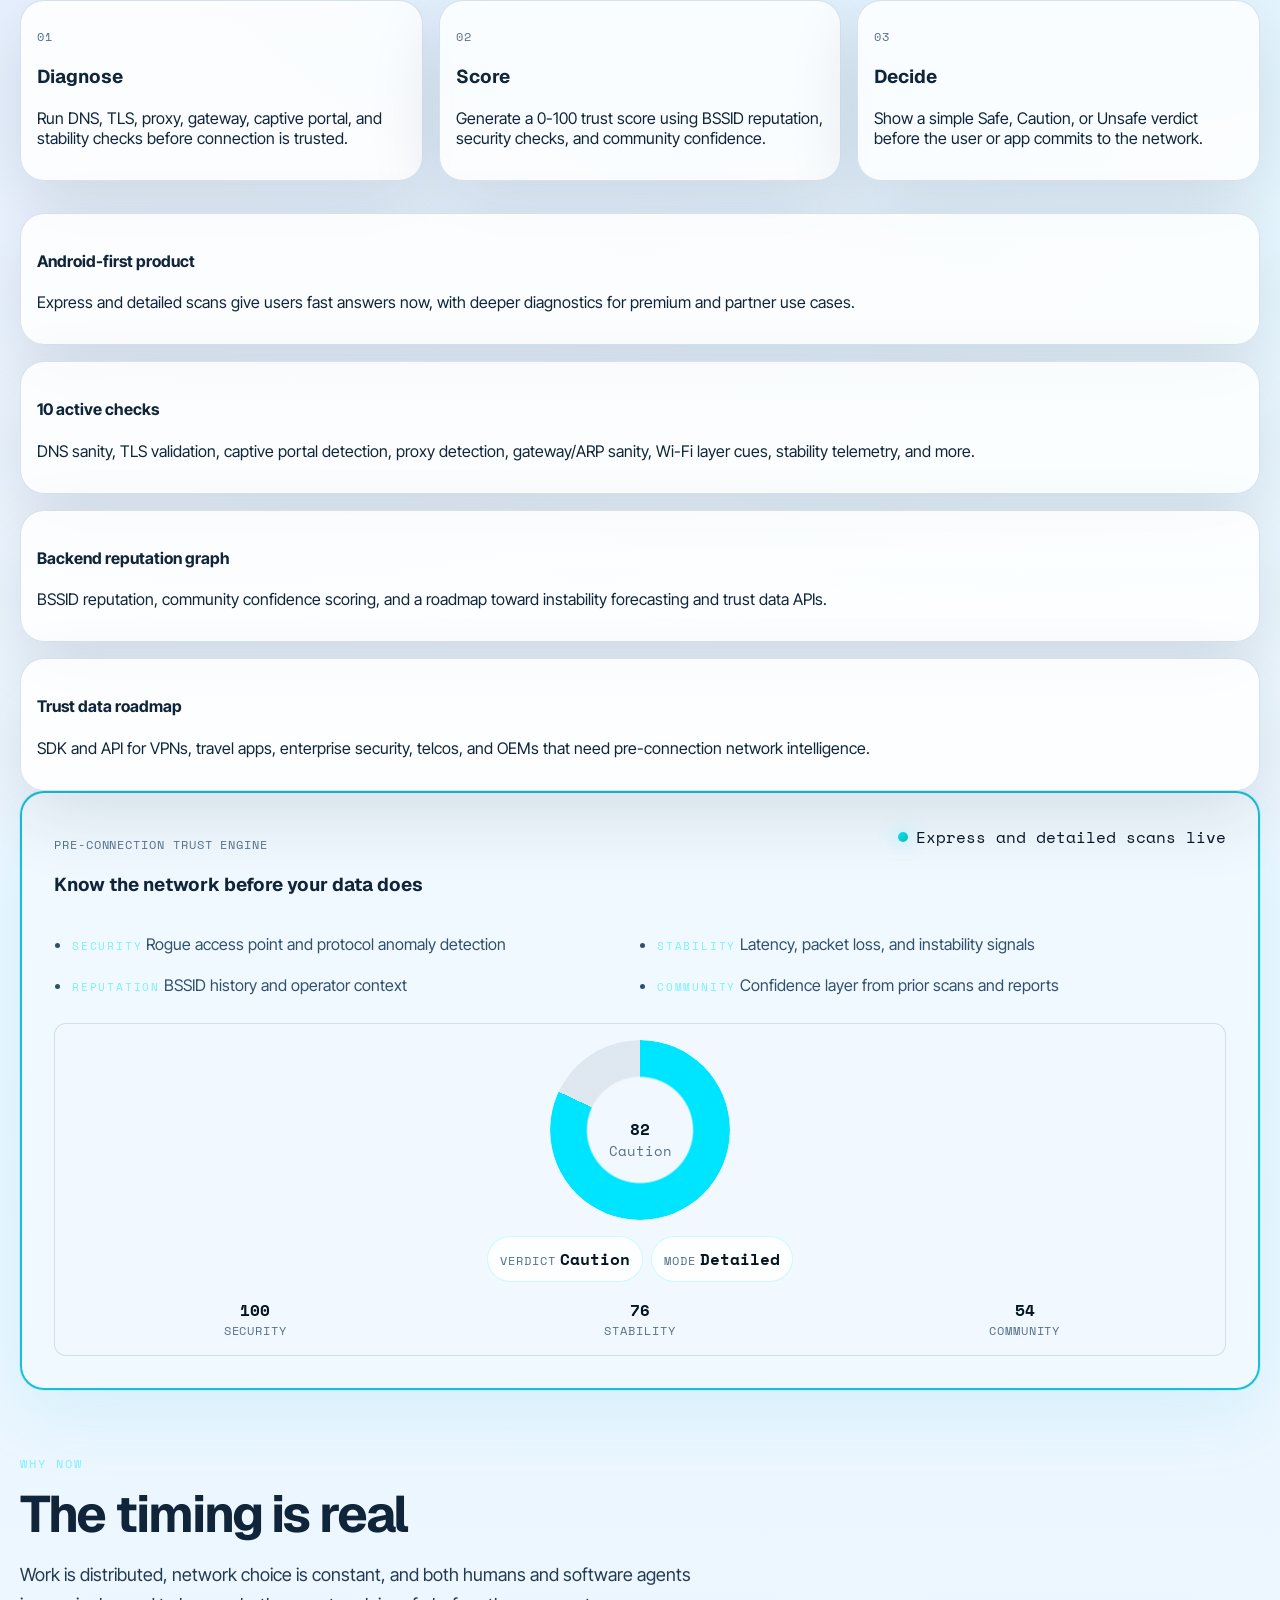
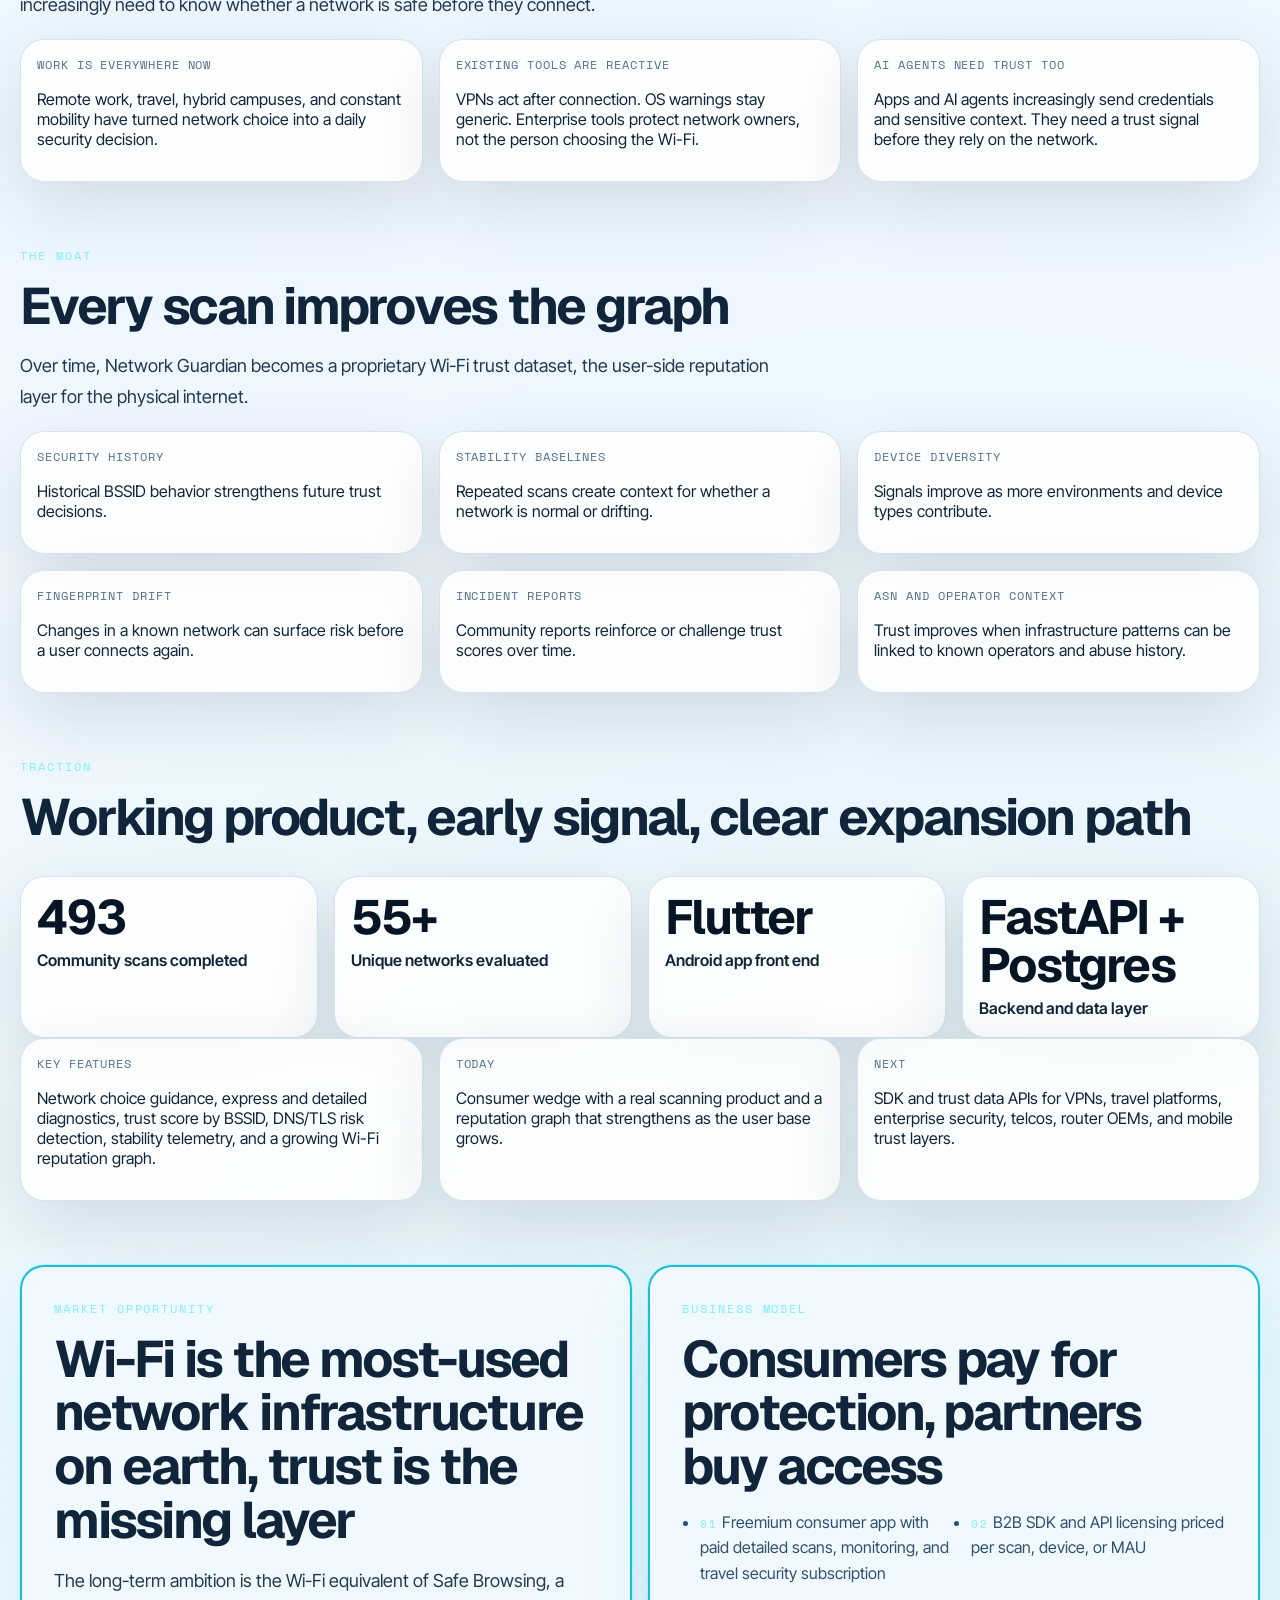
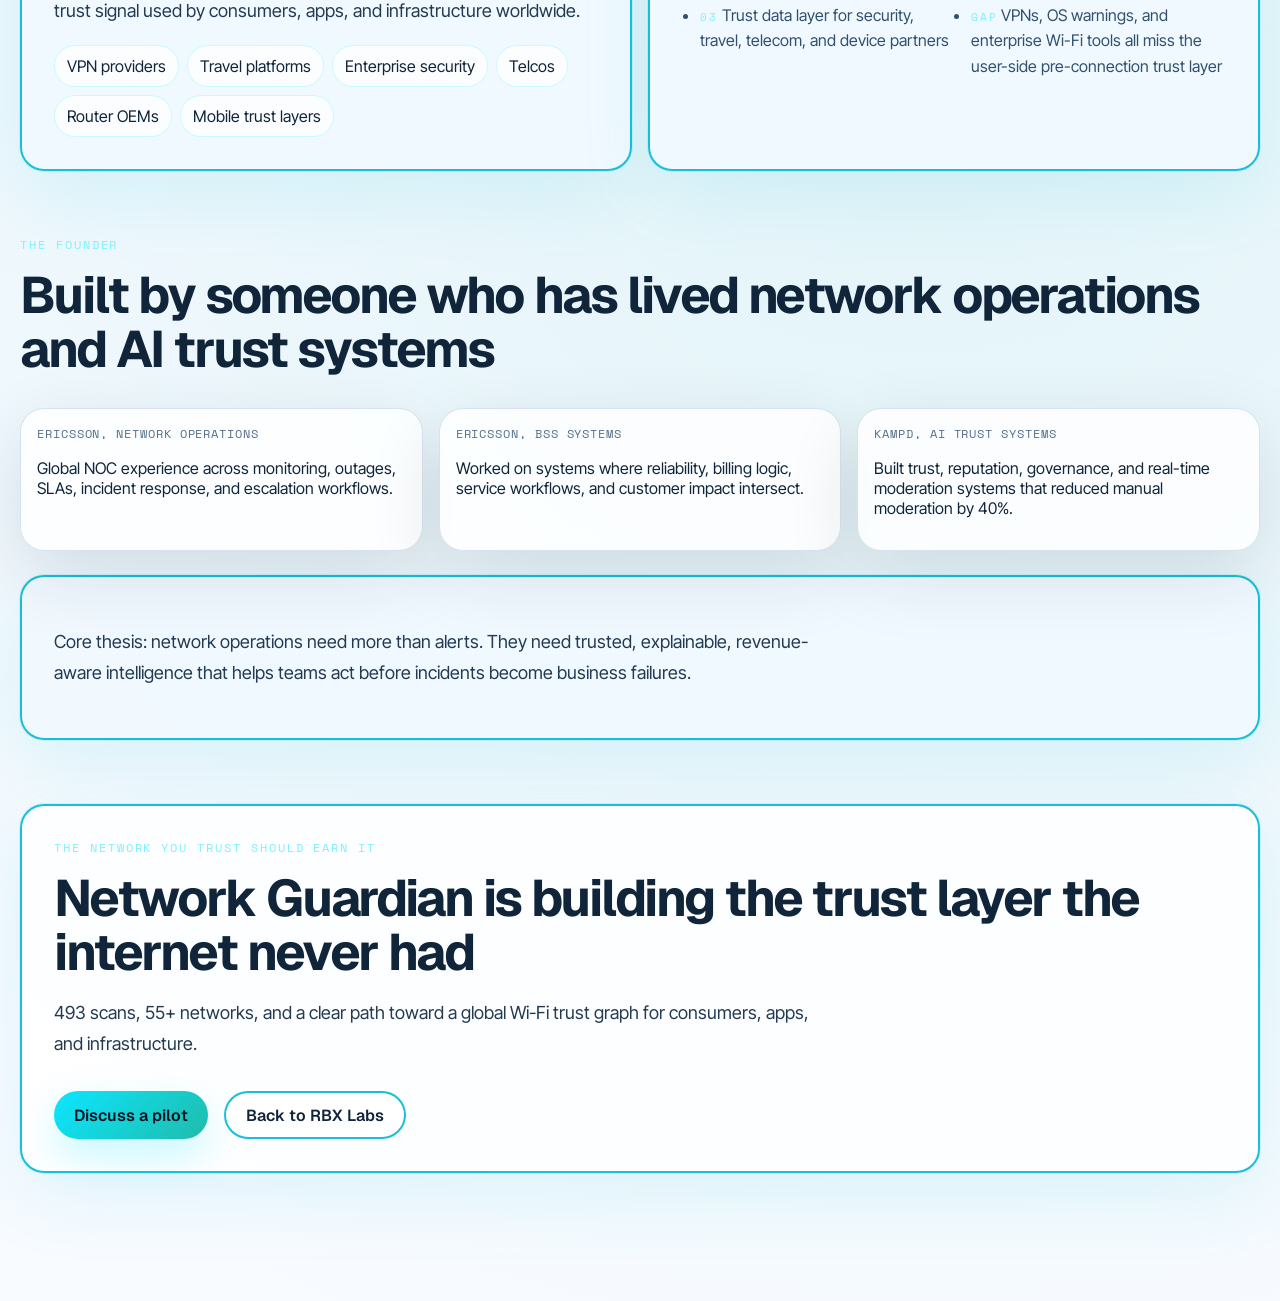
==== commit 11958365: "Made entire content style human & updated NG product page" ====
--- a/network-guardian-product/index.html
+++ b/network-guardian-product/index.html
@@ -4,7 +4,9 @@
   <meta charset="UTF-8" />
   <title>Network Guardian | Pre-Connection Wi-Fi Trust</title>
   <meta name="viewport" content="width=device-width, initial-scale=1" />
-  <link rel="icon" type="image/png" href="../rbx-logo.png" />
+  <link rel="icon" type="image/png" sizes="1024x1024" href="../rbx-logo.png" />
+  <link rel="shortcut icon" href="../rbx-logo.png" />
+  <link rel="apple-touch-icon" href="../rbx-logo.png" />
   <link rel="preconnect" href="https://fonts.googleapis.com" />
   <link rel="preconnect" href="https://fonts.gstatic.com" crossorigin />
   <link
@@ -30,7 +32,7 @@
       <a href="../index.html">RBX Labs</a>
       <a href="#home">Home</a>
       <a href="#why">Why now</a>
-      <a href="#diagram">How it works</a>
+      <a href="#solution">How it works</a>
       <a href="#waitlist" class="pill">Join waitlist</a>
     </nav>
   </header>
@@ -38,22 +40,20 @@
   <main class="ng-main">
     <section class="ng-hero" id="home">
       <div class="hero-left">
-        <p class="eyebrow">PUBLIC WI-FI, REIMAGINED</p>
+        <p class="eyebrow">ANDROID APP · BSSID REPUTATION · REAL-TIME TRUST SCORING</p>
         <h1>
-          Make Wi-Fi decisions
-          <span class="gradient-text">before you connect</span>,
-          not after damage is done.
+          Trust Wi-Fi
+          <span class="gradient-text">before you connect</span>
         </h1>
         <p class="ng-hero-subtitle">
-          Public Wi-Fi is the world’s largest unprotected attack surface.
-          Network Guardian introduces the first
-          <strong>Pre-Connection Wi-Fi Trust Score (0–100)</strong>,
-          evaluating security, stability, and reputation before the handshake.
+          Network Guardian gives users a trust score for Wi-Fi networks before they rely on them.
+          It combines on-device checks, BSSID reputation, and community confidence so people,
+          apps, and infrastructure can decide before the handshake.
         </p>
 
         <div class="ng-hero-actions">
           <a class="btn btn-primary" href="#waitlist">Start a pilot conversation</a>
-          <a class="btn btn-ghost" href="#diagram">See how it works</a>
+          <a class="btn btn-ghost" href="#solution">See how it works</a>
         </div>
       </div>
 
@@ -62,96 +62,139 @@
           <div class="counter-row">
             <div class="scan-counter">
               <div class="counter-label">Scans completed</div>
-              <div class="counter-value">500+</div>
+              <div class="counter-value">493</div>
             </div>
             <div class="scan-counter">
               <div class="counter-label">Networks analyzed</div>
-              <div class="counter-value">60+</div>
+              <div class="counter-value">55+</div>
             </div>
           </div>
 
           <div class="metric-grid">
             <div class="metric-card">
-              <div class="metric-number">Real-time scans</div>
-              <div class="metric-label">Edge processed</div>
+              <div class="metric-number">0-100 trust score</div>
+              <div class="metric-label">Before connection</div>
             </div>
             <div class="metric-card">
-              <div class="metric-number">Transparency</div>
-              <div class="metric-label">Scores + signals exposed</div>
+              <div class="metric-number">Safe / Caution / Unsafe</div>
+              <div class="metric-label">Simple verdict</div>
             </div>
           </div>
 
           <div class="principles-row">
-            <span class="principle-chip">Clarity before connection</span>
-            <span class="principle-chip">Transparent scoring</span>
-            <span class="principle-chip">Edge-fast decisions</span>
+            <span class="principle-chip">Know your network</span>
+            <span class="principle-chip">User-side protection</span>
+            <span class="principle-chip">A new internet layer</span>
           </div>
         </div>
       </div>
 
       <div class="built-for hero-built-for">
-        <span class="pill-label">Built for</span>
+        <span class="pill-label">Initial wedge</span>
         <div class="pill-row">
-          <span class="pill">VPNs</span>
-          <span class="pill">Travel apps</span>
-          <span class="pill">Telcos</span>
-          <span class="pill">Router OEMs</span>
-          <span class="pill">Digital nomads</span>
-          <span class="pill">Business owners</span>
-        </div>
-      </div>
-    </section>
-
-    <section id="why" class="ng-why">
+          <span class="pill">Travelers</span>
+          <span class="pill">Remote workers</span>
+          <span class="pill">Students</span>
+          <span class="pill">Hotel and airport users</span>
+          <span class="pill">Cafe and campus networks</span>
+        </div>
+      </div>
+    </section>
+
+    <section class="ng-section" id="problem">
       <div class="why-header">
-        <p class="eyebrow">Why now</p>
-        <h2>The missing trust layer for public Wi-Fi</h2>
-        <p class="ng-hero-subtitle compact">
-          Before Network Guardian, users guessed. Now they see a decisionable score before a single packet leaves the device.
-        </p>
-      </div>
-      <div class="why-grid">
-        <div class="why-card">
-          <div class="why-label">Global attack surface</div>
-          <p>Billions of public hotspots behave differently across airports, hotels, transit, and cafes. One trust layer needs to see them all.</p>
-        </div>
-        <div class="why-card">
-          <div class="why-label">Spoofing on the rise</div>
-          <p>Rogue SSIDs and fake captive portals target travelers and remote teams. Pre-connection checks stop the join before damage.</p>
-        </div>
-        <div class="why-card">
-          <div class="why-label">Enterprise readiness</div>
-          <p>Scores are portable via SDK/API, so VPNs, telcos, and apps can steer users to safe networks automatically.</p>
-        </div>
-      </div>
-    </section>
-
-    <section class="ng-how" id="diagram">
+        <p class="eyebrow">The problem</p>
+        <h2>Millions of people make a blind network decision every day</h2>
+        <p class="ng-hero-subtitle compact">
+          VPNs activate after connection. OS warnings are shallow. There is still no clear trust
+          signal before a user picks a Wi-Fi network.
+        </p>
+      </div>
+
+      <div class="fact-grid">
+        <div class="fact-card">
+          <div class="fact-value">628M+</div>
+          <div class="fact-label">Public Wi-Fi hotspots worldwide</div>
+          <div class="fact-source">Cisco Report, 2023</div>
+        </div>
+        <div class="fact-card">
+          <div class="fact-value">30%+</div>
+          <div class="fact-label">Users rely on public Wi-Fi</div>
+          <div class="fact-source">Statista, 2023</div>
+        </div>
+        <div class="fact-card">
+          <div class="fact-value">40%</div>
+          <div class="fact-label">Reported data compromise</div>
+          <div class="fact-source">Statista, 2024</div>
+        </div>
+        <div class="fact-card">
+          <div class="fact-value">43%</div>
+          <div class="fact-label">Reported security incidents</div>
+          <div class="fact-source">Forbes survey, 2023</div>
+        </div>
+      </div>
+
+      <div class="why-grid evidence-grid">
+        <div class="why-card">
+          <div class="why-label">Spoofed networks in the wild</div>
+          <p>Airport and in-flight Wi-Fi spoofing cases have already led to credential capture and fraud. Users still have to guess before they join.</p>
+        </div>
+        <div class="why-card">
+          <div class="why-label">No clear trust signal</div>
+          <p>Public Wi-Fi often looks normal even when the network is unstable, spoofed, or routed through suspicious infrastructure.</p>
+        </div>
+        <div class="why-card">
+          <div class="why-label">Reactive tools miss the moment</div>
+          <p>Most security products start after connection. Network Guardian is built for the decision that happens before the first packet leaves the device.</p>
+        </div>
+      </div>
+    </section>
+
+    <section class="ng-how" id="solution">
       <div class="how-header">
-        <p class="eyebrow">How Network Guardian works</p>
-        <h2>Pre-connection trust engine</h2>
-        <p class="ng-hero-subtitle compact">
-          Network Guardian evaluates Wi-Fi safety <strong>before</strong> your device connects. VPNs only act <strong>after</strong> risk is already present.
-        </p>
+        <p class="eyebrow">The solution</p>
+        <h2>Diagnose, score, decide</h2>
+        <p class="ng-hero-subtitle compact">
+          Network Guardian turns on-device checks, reputation data, and community confidence
+          into a simple trust layer for users, apps, and infrastructure.
+        </p>
+      </div>
+
+      <div class="solution-grid">
+        <div class="mode-card">
+          <p class="card-eyebrow">01</p>
+          <h3 class="mode-title">Diagnose</h3>
+          <p>Run DNS, TLS, proxy, gateway, captive portal, and stability checks before connection is trusted.</p>
+        </div>
+        <div class="mode-card">
+          <p class="card-eyebrow">02</p>
+          <h3 class="mode-title">Score</h3>
+          <p>Generate a 0-100 trust score using BSSID reputation, security checks, and community confidence.</p>
+        </div>
+        <div class="mode-card">
+          <p class="card-eyebrow">03</p>
+          <h3 class="mode-title">Decide</h3>
+          <p>Show a simple Safe, Caution, or Unsafe verdict before the user or app commits to the network.</p>
+        </div>
       </div>
 
       <div class="how-grid two-col">
         <div class="modes-stack">
           <div class="mode-card">
-            <h4 class="mode-title">Express scan (free)</h4>
-            <p>Fast trust score before you join. Ideal for travelers and coffee-shop work sessions.</p>
+            <h4 class="mode-title">Android-first product</h4>
+            <p>Express and detailed scans give users fast answers now, with deeper diagnostics for premium and partner use cases.</p>
           </div>
           <div class="mode-card">
-            <h4 class="mode-title">Detailed scan (paid)</h4>
-            <p>Expanded telemetry for teams, VPNs, and telcos that need to decide on behalf of users.</p>
+            <h4 class="mode-title">10 active checks</h4>
+            <p>DNS sanity, TLS validation, captive portal detection, proxy detection, gateway/ARP sanity, Wi-Fi layer cues, stability telemetry, and more.</p>
           </div>
           <div class="mode-card">
-            <h4 class="mode-title">Community signals</h4>
-            <p>Aggregated reputation + recent reports to show when a network has been validated or flagged.</p>
+            <h4 class="mode-title">Backend reputation graph</h4>
+            <p>BSSID reputation, community confidence scoring, and a roadmap toward instability forecasting and trust data APIs.</p>
           </div>
           <div class="mode-card">
-            <h4 class="mode-title">Transparent scoring</h4>
-            <p>Security, Stability, Reputation, and Anomaly, surfaced the same way you see in the app.</p>
+            <h4 class="mode-title">Trust data roadmap</h4>
+            <p>SDK and API for VPNs, travel apps, enterprise security, telcos, and OEMs that need pre-connection network intelligence.</p>
           </div>
         </div>
 
@@ -160,41 +203,41 @@
             <div class="intent-header">
               <div>
                 <p class="card-eyebrow">Pre-connection trust engine</p>
-                <h3>Decide before the handshake</h3>
+                <h3>Know the network before your data does</h3>
               </div>
               <div class="status-inline">
                 <span class="status-dot" aria-hidden="true"></span>
-                <span class="status-readout">Status: trust model active</span>
+                <span class="status-readout">Express and detailed scans live</span>
               </div>
             </div>
             <ul class="two-col-list">
-              <li><span class="micro-label">Security</span> Rogue access point detection</li>
-              <li><span class="micro-label">Anomaly</span> DNS &amp; TLS anomaly detection</li>
-              <li><span class="micro-label">Stability</span> Latency, jitter &amp; packet-loss forecasting</li>
-              <li><span class="micro-label">Reputation</span> Global Wi-Fi reputation graph</li>
+              <li><span class="micro-label">Security</span> Rogue access point and protocol anomaly detection</li>
+              <li><span class="micro-label">Stability</span> Latency, packet loss, and instability signals</li>
+              <li><span class="micro-label">Reputation</span> BSSID history and operator context</li>
+              <li><span class="micro-label">Community</span> Confidence layer from prior scans and reports</li>
             </ul>
             <div class="gauge-block">
               <div
                 class="gauge"
-                style="--gauge:0.85;"
-                data-gauge="0.85"
+                style="--gauge:0.82;"
+                data-gauge="0.82"
                 role="img"
-                aria-label="Trust score 85 out of 100, secure"
+                aria-label="Trust score 82 out of 100, caution"
               >
                 <div class="gauge-donut"></div>
                 <div class="gauge-center">
-                  <div class="gauge-value">85</div>
-                  <div class="gauge-label">Secure</div>
+                  <div class="gauge-value">82</div>
+                  <div class="gauge-label">Caution</div>
                 </div>
               </div>
               <div class="gauge-pills compact">
                 <div class="stat-pill centered">
-                  <span class="pill-label">Trust score</span>
-                  <span class="pill-value pill-readout">85</span>
+                  <span class="pill-label">Verdict</span>
+                  <span class="pill-value pill-readout">Caution</span>
                 </div>
                 <div class="stat-pill centered">
-                  <span class="pill-label">Security</span>
-                  <span class="pill-value pill-readout">Pass</span>
+                  <span class="pill-label">Mode</span>
+                  <span class="pill-value pill-readout">Detailed</span>
                 </div>
               </div>
               <div class="gauge-stats">
@@ -211,26 +254,165 @@
                   <div class="stat-label">Community</div>
                 </div>
               </div>
-              <div class="intent-footer">
-                <a class="btn btn-primary btn-sm" href="#waitlist">Start pilot</a>
-              </div>
-            </div>
-          </div>
-        </div>
+            </div>
+          </div>
+        </div>
+      </div>
+    </section>
+
+    <section id="why" class="ng-why">
+      <div class="why-header">
+        <p class="eyebrow">Why now</p>
+        <h2>The timing is real</h2>
+        <p class="ng-hero-subtitle compact">
+          Work is distributed, network choice is constant, and both humans and software agents
+          increasingly need to know whether a network is safe before they connect.
+        </p>
+      </div>
+      <div class="why-grid">
+        <div class="why-card">
+          <div class="why-label">Work is everywhere now</div>
+          <p>Remote work, travel, hybrid campuses, and constant mobility have turned network choice into a daily security decision.</p>
+        </div>
+        <div class="why-card">
+          <div class="why-label">Existing tools are reactive</div>
+          <p>VPNs act after connection. OS warnings stay generic. Enterprise tools protect network owners, not the person choosing the Wi-Fi.</p>
+        </div>
+        <div class="why-card">
+          <div class="why-label">AI agents need trust too</div>
+          <p>Apps and AI agents increasingly send credentials and sensitive context. They need a trust signal before they rely on the network.</p>
+        </div>
+      </div>
+    </section>
+
+    <section class="ng-section">
+      <div class="why-header">
+        <p class="eyebrow">The moat</p>
+        <h2>Every scan improves the graph</h2>
+        <p class="ng-hero-subtitle compact">
+          Over time, Network Guardian becomes a proprietary Wi-Fi trust dataset,
+          the user-side reputation layer for the physical internet.
+        </p>
+      </div>
+      <div class="moat-grid">
+        <div class="why-card"><div class="why-label">Security history</div><p>Historical BSSID behavior strengthens future trust decisions.</p></div>
+        <div class="why-card"><div class="why-label">Stability baselines</div><p>Repeated scans create context for whether a network is normal or drifting.</p></div>
+        <div class="why-card"><div class="why-label">Device diversity</div><p>Signals improve as more environments and device types contribute.</p></div>
+        <div class="why-card"><div class="why-label">Fingerprint drift</div><p>Changes in a known network can surface risk before a user connects again.</p></div>
+        <div class="why-card"><div class="why-label">Incident reports</div><p>Community reports reinforce or challenge trust scores over time.</p></div>
+        <div class="why-card"><div class="why-label">ASN and operator context</div><p>Trust improves when infrastructure patterns can be linked to known operators and abuse history.</p></div>
+      </div>
+    </section>
+
+    <section class="ng-section">
+      <div class="why-header">
+        <p class="eyebrow">Traction</p>
+        <h2>Working product, early signal, clear expansion path</h2>
+      </div>
+      <div class="fact-grid traction-grid">
+        <div class="fact-card">
+          <div class="fact-value">493</div>
+          <div class="fact-label">Community scans completed</div>
+        </div>
+        <div class="fact-card">
+          <div class="fact-value">55+</div>
+          <div class="fact-label">Unique networks evaluated</div>
+        </div>
+        <div class="fact-card">
+          <div class="fact-value">Flutter</div>
+          <div class="fact-label">Android app front end</div>
+        </div>
+        <div class="fact-card">
+          <div class="fact-value">FastAPI + Postgres</div>
+          <div class="fact-label">Backend and data layer</div>
+        </div>
+      </div>
+      <div class="why-grid">
+        <div class="why-card">
+          <div class="why-label">Key features</div>
+          <p>Network choice guidance, express and detailed diagnostics, trust score by BSSID, DNS/TLS risk detection, stability telemetry, and a growing Wi-Fi reputation graph.</p>
+        </div>
+        <div class="why-card">
+          <div class="why-label">Today</div>
+          <p>Consumer wedge with a real scanning product and a reputation graph that strengthens as the user base grows.</p>
+        </div>
+        <div class="why-card">
+          <div class="why-label">Next</div>
+          <p>SDK and trust data APIs for VPNs, travel platforms, enterprise security, telcos, router OEMs, and mobile trust layers.</p>
+        </div>
+      </div>
+    </section>
+
+    <section class="ng-section">
+      <div class="market-grid">
+        <div class="intent-card">
+          <p class="eyebrow">Market opportunity</p>
+          <h2>Wi-Fi is the most-used network infrastructure on earth, trust is the missing layer</h2>
+          <p class="ng-hero-subtitle compact">
+            The long-term ambition is the Wi-Fi equivalent of Safe Browsing,
+            a trust signal used by consumers, apps, and infrastructure worldwide.
+          </p>
+          <div class="pill-row">
+            <span class="pill">VPN providers</span>
+            <span class="pill">Travel platforms</span>
+            <span class="pill">Enterprise security</span>
+            <span class="pill">Telcos</span>
+            <span class="pill">Router OEMs</span>
+            <span class="pill">Mobile trust layers</span>
+          </div>
+        </div>
+
+        <div class="intent-card">
+          <p class="eyebrow">Business model</p>
+          <h2>Consumers pay for protection, partners buy access</h2>
+          <ul class="two-col-list">
+            <li><span class="micro-label">01</span> Freemium consumer app with paid detailed scans, monitoring, and travel security subscription</li>
+            <li><span class="micro-label">02</span> B2B SDK and API licensing priced per scan, device, or MAU</li>
+            <li><span class="micro-label">03</span> Trust data layer for security, travel, telecom, and device partners</li>
+            <li><span class="micro-label">Gap</span> VPNs, OS warnings, and enterprise Wi-Fi tools all miss the user-side pre-connection trust layer</li>
+          </ul>
+        </div>
+      </div>
+    </section>
+
+    <section class="ng-section founder-section">
+      <div class="why-header">
+        <p class="eyebrow">The founder</p>
+        <h2>Built by someone who has lived network operations and AI trust systems</h2>
+      </div>
+      <div class="why-grid founder-grid">
+        <div class="why-card">
+          <div class="why-label">Ericsson, network operations</div>
+          <p>Global NOC experience across monitoring, outages, SLAs, incident response, and escalation workflows.</p>
+        </div>
+        <div class="why-card">
+          <div class="why-label">Ericsson, BSS systems</div>
+          <p>Worked on systems where reliability, billing logic, service workflows, and customer impact intersect.</p>
+        </div>
+        <div class="why-card">
+          <div class="why-label">Kampd, AI trust systems</div>
+          <p>Built trust, reputation, governance, and real-time moderation systems that reduced manual moderation by 40%.</p>
+        </div>
+      </div>
+      <div class="intent-card founder-thesis">
+        <p class="ng-hero-subtitle compact">
+          Core thesis: network operations need more than alerts. They need trusted, explainable,
+          revenue-aware intelligence that helps teams act before incidents become business failures.
+        </p>
       </div>
     </section>
 
     <section class="waitlist-band" id="waitlist">
       <div class="waitlist-content">
-        <p class="eyebrow">Pilot interest</p>
-        <h2>Bring pre-connection Wi-Fi trust into your product stack.</h2>
-        <p class="ng-hero-subtitle compact">
-          Network Guardian is designed for VPNs, travel apps, connectivity platforms,
-          and operators that need a trust signal before connection happens.
+        <p class="eyebrow">The network you trust should earn it</p>
+        <h2>Network Guardian is building the trust layer the internet never had</h2>
+        <p class="ng-hero-subtitle compact">
+          493 scans, 55+ networks, and a clear path toward a global Wi-Fi trust graph
+          for consumers, apps, and infrastructure.
         </p>
         <div class="ng-hero-actions">
           <a class="btn btn-primary" href="mailto:hello@rbxlabs.com?subject=Network%20Guardian%20pilot">Discuss a pilot</a>
-          <a class="btn btn-ghost" href="../index.html#ventures">Back to RBX Labs</a>
+          <a class="btn btn-ghost" href="../index.html#selected-builds">Back to RBX Labs</a>
         </div>
       </div>
     </section>
--- a/styles.css
+++ b/styles.css
@@ -96,7 +96,7 @@
   background:
     radial-gradient(circle at 10% 75%, rgba(245, 158, 11, 0.08), transparent 18%),
     radial-gradient(circle at 92% 68%, rgba(124, 58, 237, 0.16), transparent 22%);
-  filter: blur(12px);
+  filter: blur(6px);
 }
 
 .grid-orbit {
@@ -104,8 +104,8 @@
     linear-gradient(color-mix(in srgb, var(--cyan-soft) 18%, transparent) 1px, transparent 1px),
     linear-gradient(90deg, color-mix(in srgb, var(--cyan-soft) 18%, transparent) 1px, transparent 1px);
   background-size: 72px 72px;
-  mask-image: radial-gradient(circle at center, black 35%, transparent 78%);
-  opacity: 0.45;
+  mask-image: linear-gradient(180deg, rgba(0, 0, 0, 0.86), rgba(0, 0, 0, 0.62));
+  opacity: 0.3;
 }
 
 .site-header,
@@ -132,22 +132,26 @@
 }
 
 .brand-mark {
-  width: 62px;
-  height: 62px;
-  border-radius: 18px;
+  width: 78px;
+  height: 78px;
+  border-radius: 22px;
   display: inline-flex;
   align-items: center;
   justify-content: center;
+  overflow: hidden;
   background: rgba(4, 17, 32, 0.32);
   border: 1px solid rgba(0, 229, 255, 0.14);
   box-shadow: 0 14px 36px rgba(0, 229, 255, 0.12);
+  flex: 0 0 auto;
 }
 
 .brand-mark img {
-  width: 46px;
-  height: 46px;
+  width: 78px;
+  height: 78px;
   object-fit: contain;
   display: block;
+  transform: scale(1.45);
+  transform-origin: center;
   filter: drop-shadow(0 0 18px rgba(0, 229, 255, 0.18));
 }
 
@@ -165,7 +169,7 @@
 }
 
 .brand-name {
-  font-size: 1.05rem;
+  font-size: 1.18rem;
   font-weight: 700;
 }
 
@@ -299,9 +303,18 @@
   margin-bottom: var(--space-3xl);
 }
 
+.ng-section {
+  margin-bottom: var(--space-3xl);
+}
+
 .hero-stack,
 .modes-stack,
 .why-grid,
+.fact-grid,
+.solution-grid,
+.market-grid,
+.moat-grid,
+.founder-grid,
 .metric-grid,
 .counter-row,
 .gauge-stats {
@@ -322,9 +335,33 @@
   grid-template-columns: repeat(3, minmax(0, 1fr));
 }
 
+.fact-grid {
+  grid-template-columns: repeat(4, minmax(0, 1fr));
+  margin-top: var(--space-xl);
+}
+
+.solution-grid {
+  grid-template-columns: repeat(3, minmax(0, 1fr));
+  margin: var(--space-xl) 0;
+}
+
+.market-grid {
+  grid-template-columns: repeat(2, minmax(0, 1fr));
+}
+
+.moat-grid {
+  grid-template-columns: repeat(3, minmax(0, 1fr));
+}
+
+.evidence-grid,
+.founder-grid {
+  margin-top: var(--space-xl);
+}
+
 .scan-counter,
 .metric-card,
 .why-card,
+.fact-card,
 .mode-card,
 .intent-card,
 .waitlist-band {
@@ -337,8 +374,30 @@
 .scan-counter,
 .metric-card,
 .why-card,
+.fact-card,
 .mode-card {
   padding: var(--space-md);
+}
+
+.fact-value {
+  font-family: "Geist", system-ui, sans-serif;
+  font-size: clamp(1.9rem, 4vw, 3rem);
+  font-weight: 700;
+  line-height: 1;
+  letter-spacing: -0.04em;
+  color: var(--text-strong);
+}
+
+.fact-label {
+  margin-top: var(--space-sm);
+  font-weight: 600;
+  line-height: 1.45;
+}
+
+.fact-source {
+  margin-top: var(--space-sm);
+  font-size: 0.84rem;
+  color: var(--muted);
 }
 
 .counter-label,
@@ -493,6 +552,10 @@
   padding: var(--space-xl);
   border: var(--border-strong);
   box-shadow: var(--shadow-cyan);
+}
+
+.founder-thesis {
+  margin-top: var(--space-lg);
 }
 
 .hero,
@@ -783,11 +846,22 @@
   display: inline-flex;
   align-items: center;
   justify-content: center;
+  position: relative;
   border: 2px dotted rgba(0, 229, 255, 0.95);
   background: rgba(0, 229, 255, 0.1);
   font-family: "Space Mono", monospace;
   color: var(--cyan-soft);
   box-shadow: 0 0 24px rgba(0, 229, 255, 0.12);
+  isolation: isolate;
+}
+
+.track-icon::before {
+  content: "";
+  position: absolute;
+  inset: -10px;
+  border-radius: 50%;
+  background: color-mix(in srgb, var(--surface-panel-strong) 98%, transparent);
+  z-index: -1;
 }
 
 .track-step.active .track-icon {
@@ -976,9 +1050,9 @@
 }
 
 .contact-card {
-  display: flex;
-  align-items: center;
-  justify-content: space-between;
+  display: grid;
+  grid-template-columns: minmax(0, 0.92fr) minmax(340px, 0.88fr);
+  align-items: start;
   gap: var(--space-lg);
   padding: var(--space-xl);
   border: var(--border-strong);
@@ -986,13 +1060,30 @@
     linear-gradient(135deg, color-mix(in srgb, var(--surface-panel-strong) 98%, transparent), color-mix(in srgb, var(--surface-panel) 94%, transparent)),
     radial-gradient(circle at 20% 20%, rgba(0, 229, 255, 0.08), transparent 40%);
   box-shadow: var(--shadow-cyan);
-  align-items: end;
-}
-
-.contact-actions {
-  margin-top: 0;
-  justify-content: flex-start;
-  flex-shrink: 0;
+}
+
+.contact-copy {
+  max-width: 34rem;
+}
+
+.contact-booking {
+  display: flex;
+  flex-direction: column;
+  gap: 14px;
+}
+
+.calendly-inline-widget {
+  min-width: 320px;
+  height: 700px;
+  border-radius: var(--radius-md);
+  overflow: hidden;
+  border: 1px solid rgba(0, 229, 255, 0.16);
+  background: color-mix(in srgb, var(--surface-panel) 96%, transparent);
+  box-shadow: var(--shadow-rise);
+}
+
+.contact-fallback {
+  align-self: flex-start;
 }
 
 .result-grid {
@@ -1140,18 +1231,46 @@
 
 .selected-builds-grid {
   display: grid;
-  grid-template-columns: minmax(0, 1.08fr) minmax(360px, 0.92fr);
+  grid-template-columns: repeat(2, minmax(0, 1fr));
   gap: var(--space-xl);
-  align-items: start;
+  align-items: stretch;
 }
 
 .selected-build {
-  min-height: 0;
+  min-height: 320px;
   padding: 28px 30px;
   gap: 0;
   background: color-mix(in srgb, var(--surface-elevated) 96%, transparent);
   border-color: rgba(159, 184, 204, 0.22);
-  align-self: start;
+  align-self: stretch;
+}
+
+.build-meta {
+  display: flex;
+  align-items: center;
+  justify-content: space-between;
+  gap: 12px;
+  margin-bottom: 10px;
+}
+
+.build-tag {
+  display: inline-flex;
+  align-items: center;
+  min-height: 30px;
+  padding: 6px 10px;
+  border-radius: 999px;
+  border: 1px solid rgba(159, 184, 204, 0.2);
+  background: color-mix(in srgb, var(--surface-panel) 88%, transparent);
+  font-family: "Space Mono", monospace;
+  font-size: 0.68rem;
+  letter-spacing: 0.08em;
+  text-transform: uppercase;
+  color: var(--muted);
+}
+
+.build-tag-status {
+  color: var(--cyan-soft);
+  border-color: rgba(0, 229, 255, 0.2);
 }
 
 .selected-build .micro-label {
@@ -1161,11 +1280,11 @@
 
 .selected-build h3 {
   margin: 0 0 16px;
-  max-width: 14ch;
+  max-width: none;
 }
 
 .selected-build p {
-  max-width: 34ch;
+  max-width: 32ch;
 }
 
 .selected-build p + p {
@@ -1180,27 +1299,8 @@
     radial-gradient(circle at 14% 20%, rgba(0, 229, 255, 0.08), transparent 38%);
 }
 
-.featured-build h3 {
-  max-width: 12ch;
-}
-
 .featured-build p {
-  max-width: 38ch;
-}
-
-.featured-build .venture-pills {
-  margin-top: 20px;
-  justify-content: flex-start;
-}
-
-.featured-build .venture-pill {
-  background: color-mix(in srgb, var(--surface-panel) 92%, transparent);
-}
-
-.selected-build:last-child {
-  grid-column: 1 / -1;
-  min-height: 0;
-  max-width: 68%;
+  max-width: 32ch;
 }
 
 .approach-grid,
@@ -1294,7 +1394,12 @@
   .venture-card,
   .ng-hero,
   .how-grid.two-col,
-  .why-grid {
+  .why-grid,
+  .fact-grid,
+  .solution-grid,
+  .market-grid,
+  .moat-grid,
+  .founder-grid {
     grid-template-columns: 1fr;
   }
 
@@ -1330,13 +1435,8 @@
     grid-template-columns: 1fr;
   }
 
-  .service-card-primary,
-  .selected-build:last-child {
+  .service-card-primary {
     grid-column: auto;
-  }
-
-  .selected-build:last-child {
-    max-width: none;
   }
 
   .hero {
@@ -1384,6 +1484,7 @@
   .hero-actions,
   .hero-proof,
   .venture-pills,
+  .build-meta,
   .contact-card,
   .contact-actions,
   .ng-nav,
@@ -1438,12 +1539,30 @@
     max-width: none;
   }
 
+  .build-meta {
+    align-items: flex-start;
+  }
+
   .hero-copy .hero-body,
   .section-copy,
   .venture-copy p,
   .service-card p {
     font-size: 1rem;
     line-height: 1.6;
+  }
+
+  .contact-card {
+    grid-template-columns: 1fr;
+  }
+
+  .calendly-inline-widget {
+    min-width: 0;
+    height: 640px;
+  }
+
+  .contact-fallback {
+    align-self: stretch;
+    text-align: center;
   }
 
   .hero-proof {
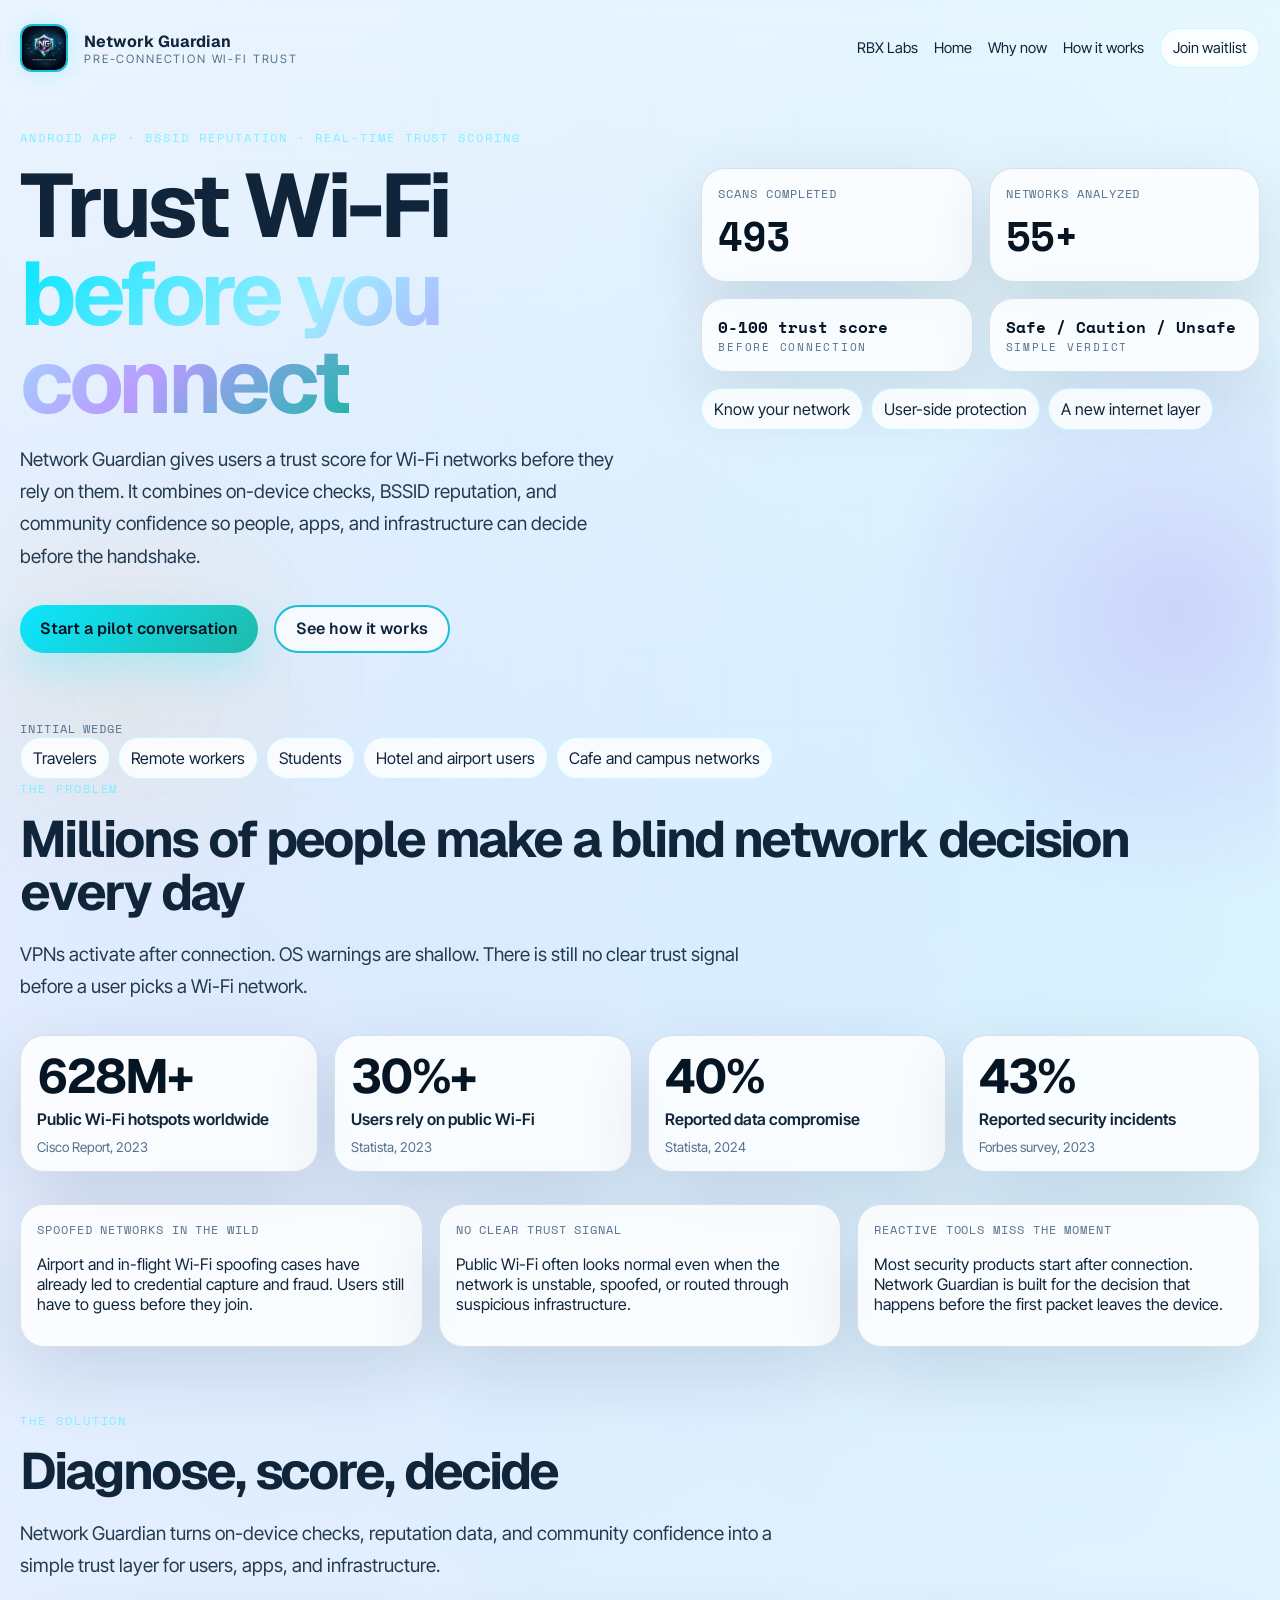
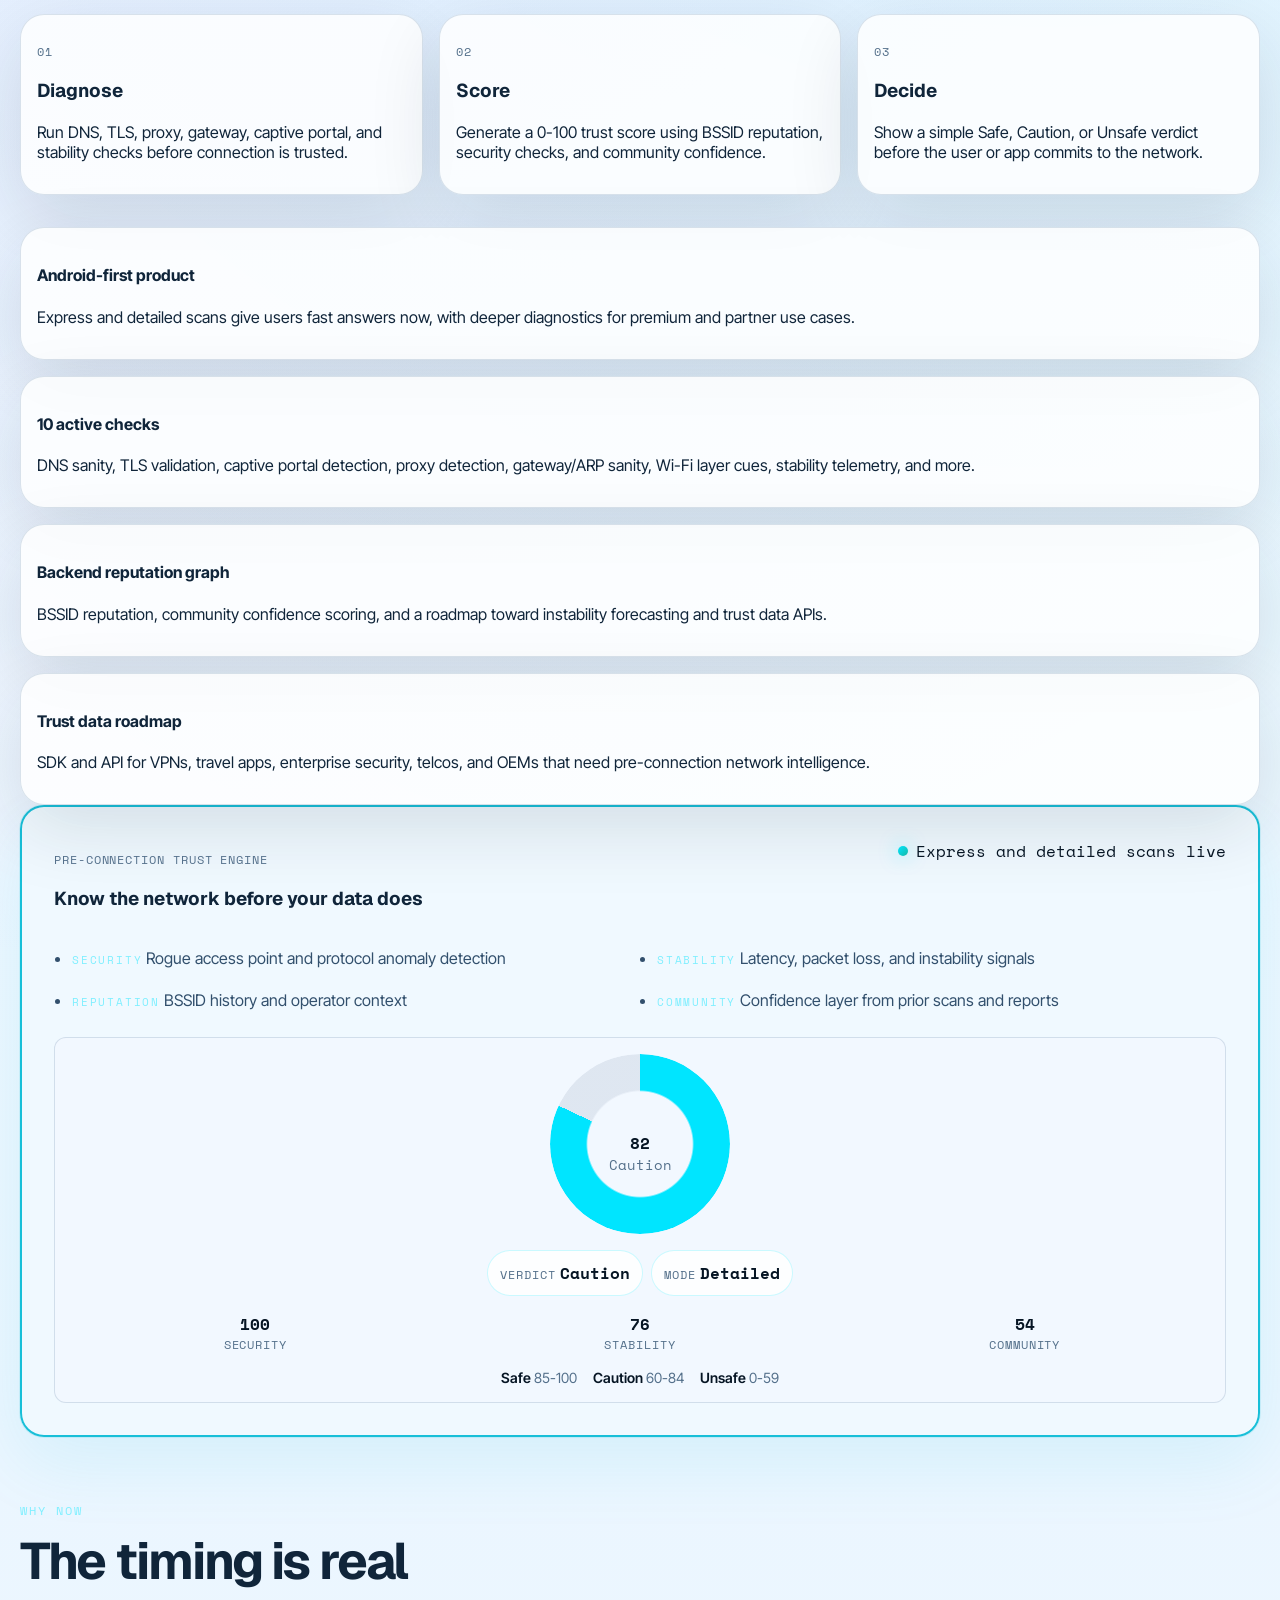
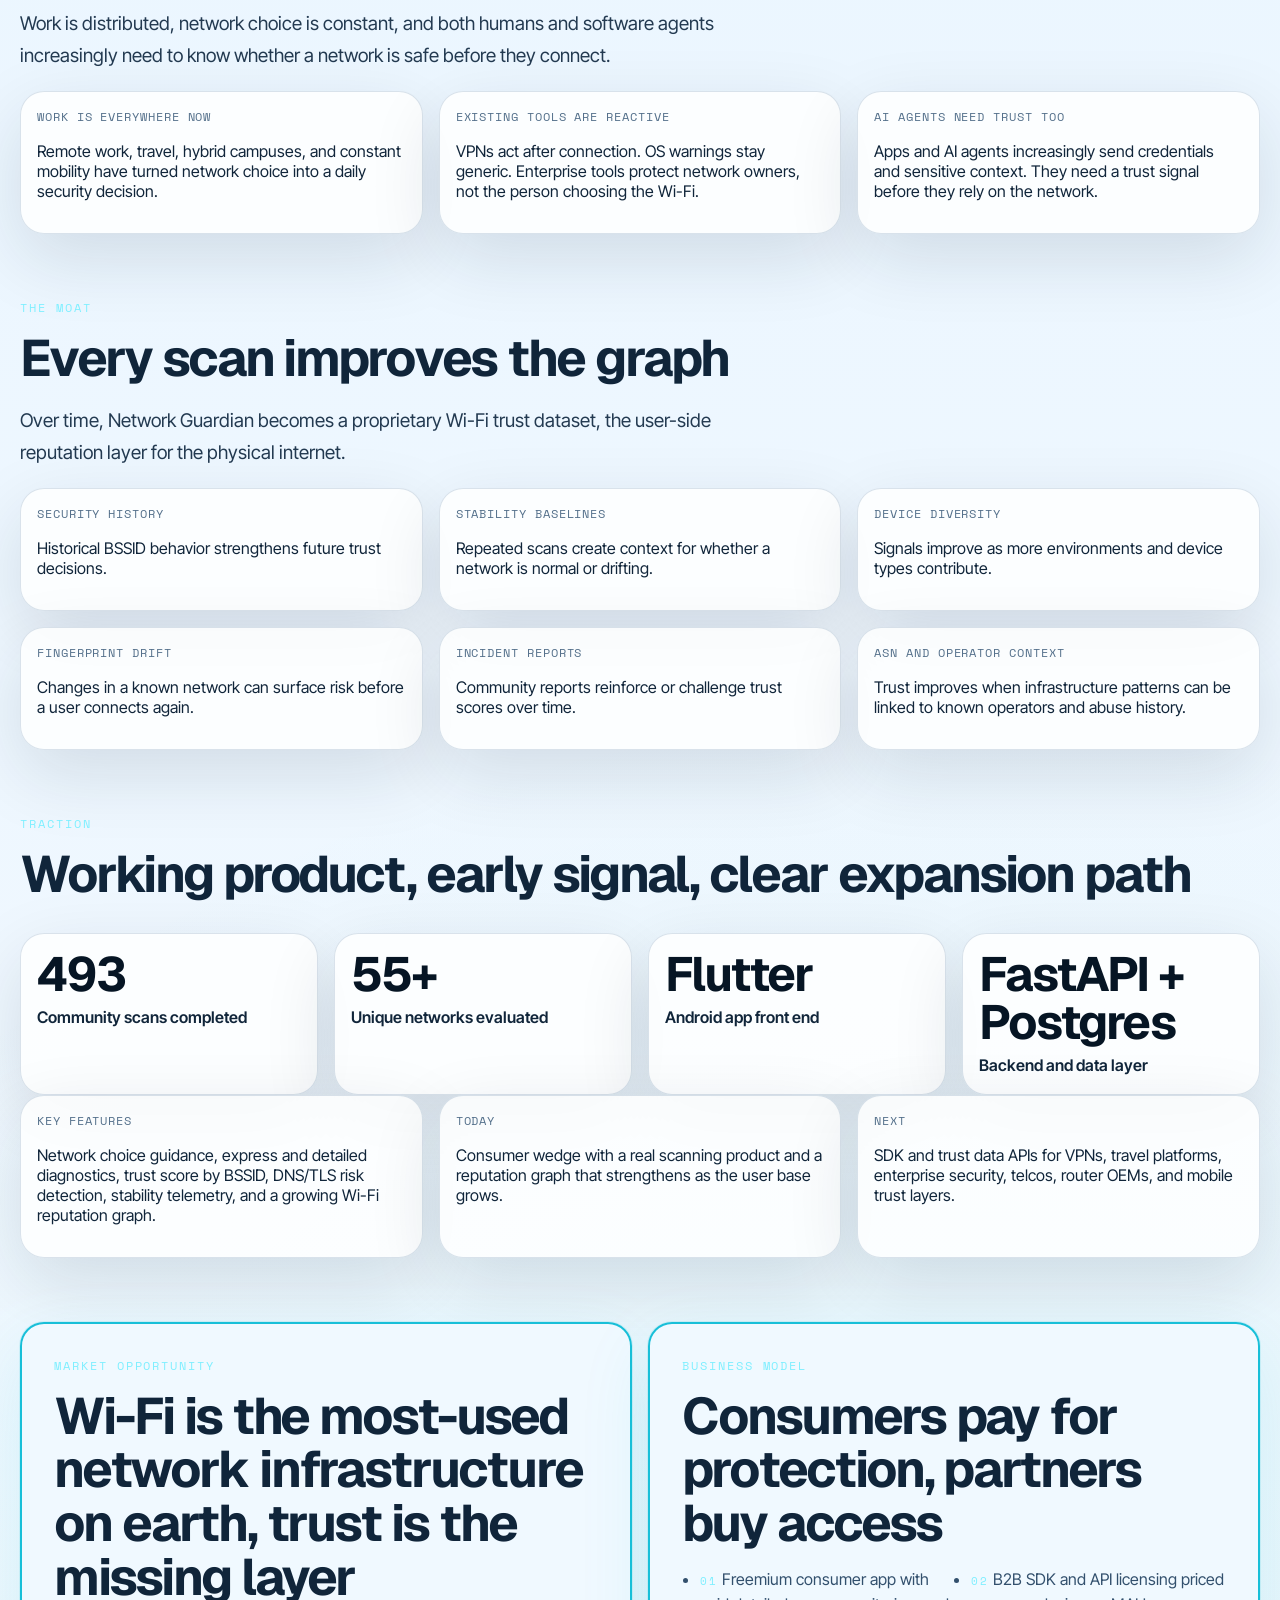
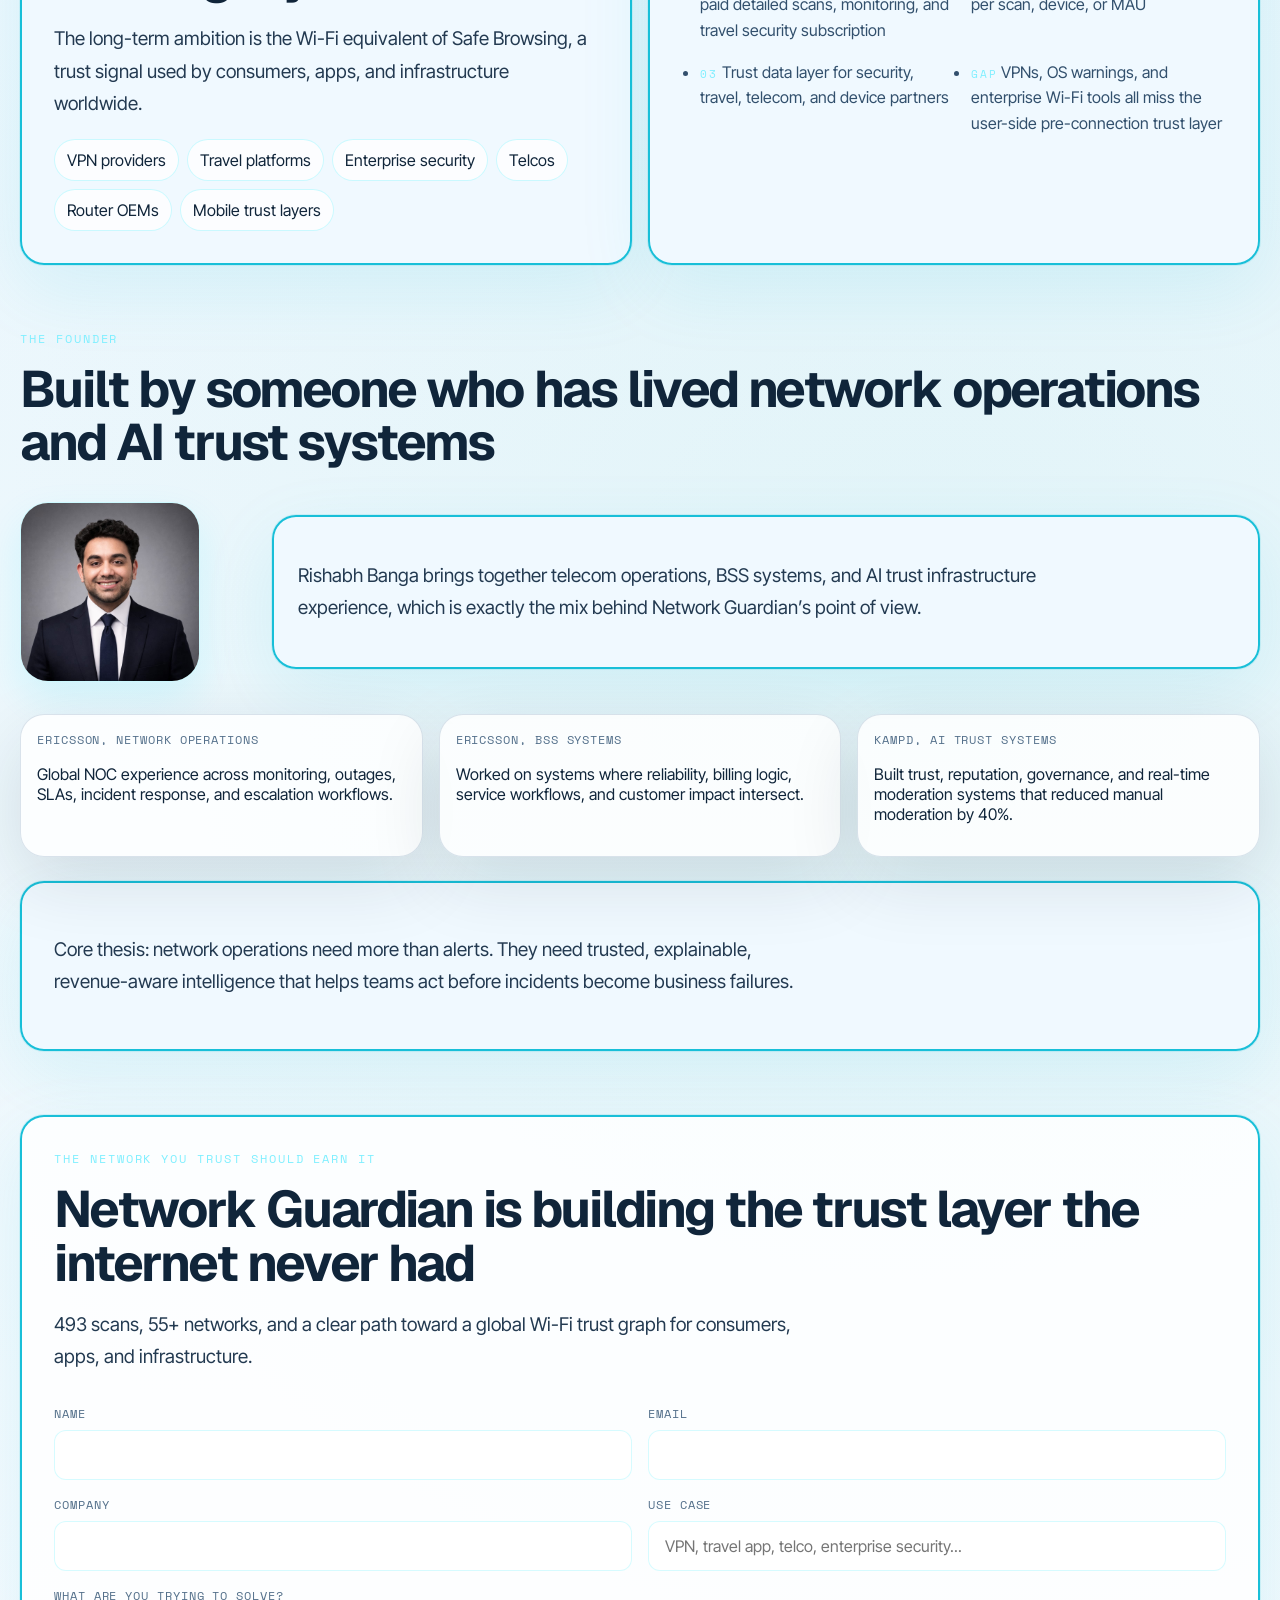
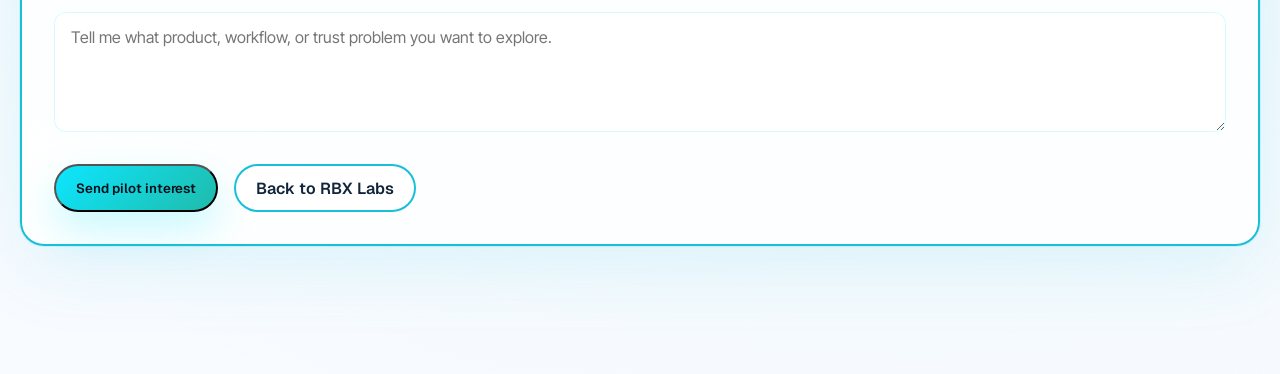
==== commit f34b8f51: "Added about page & fixed underdeveloped approach page" ====
--- a/network-guardian-product/index.html
+++ b/network-guardian-product/index.html
@@ -254,6 +254,11 @@
                   <div class="stat-label">Community</div>
                 </div>
               </div>
+              <div class="gauge-legend" aria-label="Trust score thresholds">
+                <span><strong>Safe</strong> 85-100</span>
+                <span><strong>Caution</strong> 60-84</span>
+                <span><strong>Unsafe</strong> 0-59</span>
+              </div>
             </div>
           </div>
         </div>
@@ -380,6 +385,16 @@
         <p class="eyebrow">The founder</p>
         <h2>Built by someone who has lived network operations and AI trust systems</h2>
       </div>
+      <div class="founder-profile">
+        <div class="about-photo-wrap founder-photo-wrap">
+          <img class="about-photo founder-photo" src="../headshot.jpeg" alt="Rishabh Banga" />
+        </div>
+        <div class="intent-card founder-intro">
+          <p class="ng-hero-subtitle compact">
+            Rishabh Banga brings together telecom operations, BSS systems, and AI trust infrastructure experience, which is exactly the mix behind Network Guardian’s point of view.
+          </p>
+        </div>
+      </div>
       <div class="why-grid founder-grid">
         <div class="why-card">
           <div class="why-label">Ericsson, network operations</div>
@@ -410,10 +425,39 @@
           493 scans, 55+ networks, and a clear path toward a global Wi-Fi trust graph
           for consumers, apps, and infrastructure.
         </p>
-        <div class="ng-hero-actions">
-          <a class="btn btn-primary" href="mailto:hello@rbxlabs.com?subject=Network%20Guardian%20pilot">Discuss a pilot</a>
-          <a class="btn btn-ghost" href="../index.html#selected-builds">Back to RBX Labs</a>
-        </div>
+        <form
+          class="pilot-form"
+          action="mailto:hello@rbxlabs.com?subject=Network%20Guardian%20pilot%20interest"
+          method="post"
+          enctype="text/plain"
+        >
+          <div class="pilot-grid">
+            <label class="field">
+              <span>Name</span>
+              <input type="text" name="name" autocomplete="name" required />
+            </label>
+            <label class="field">
+              <span>Email</span>
+              <input type="email" name="email" autocomplete="email" required />
+            </label>
+            <label class="field">
+              <span>Company</span>
+              <input type="text" name="company" autocomplete="organization" />
+            </label>
+            <label class="field">
+              <span>Use case</span>
+              <input type="text" name="use_case" placeholder="VPN, travel app, telco, enterprise security..." />
+            </label>
+          </div>
+          <label class="field field-wide">
+            <span>What are you trying to solve?</span>
+            <textarea name="notes" rows="4" placeholder="Tell me what product, workflow, or trust problem you want to explore."></textarea>
+          </label>
+          <div class="ng-hero-actions">
+            <button class="btn btn-primary" type="submit">Send pilot interest</button>
+            <a class="btn btn-ghost" href="../index.html#selected-builds">Back to RBX Labs</a>
+          </div>
+        </form>
       </div>
     </section>
   </main>
--- a/styles.css
+++ b/styles.css
@@ -193,6 +193,11 @@
   color: var(--text);
 }
 
+.site-nav a[aria-current="page"],
+.ng-links a[aria-current="page"] {
+  color: var(--text-strong);
+}
+
 .nav-pill {
   padding: 10px 16px;
   border-radius: 999px;
@@ -290,7 +295,7 @@
 .ng-hero-subtitle {
   color: color-mix(in srgb, var(--text) 72%, var(--muted) 28%);
   line-height: 1.7;
-  font-size: 1.125rem;
+  font-size: 1.18rem;
 }
 
 .ng-hero-subtitle.compact {
@@ -542,6 +547,21 @@
   text-align: center;
 }
 
+.gauge-legend {
+  display: flex;
+  flex-wrap: wrap;
+  justify-content: center;
+  gap: 10px 16px;
+  margin-top: var(--space-md);
+  font-size: 0.88rem;
+  color: var(--muted);
+}
+
+.gauge-legend strong {
+  color: var(--text-strong);
+  font-weight: 600;
+}
+
 .intent-footer {
   display: flex;
   justify-content: center;
@@ -552,6 +572,50 @@
   padding: var(--space-xl);
   border: var(--border-strong);
   box-shadow: var(--shadow-cyan);
+}
+
+.pilot-form {
+  margin-top: var(--space-xl);
+}
+
+.pilot-grid {
+  display: grid;
+  grid-template-columns: repeat(2, minmax(0, 1fr));
+  gap: var(--space-md);
+}
+
+.field {
+  display: flex;
+  flex-direction: column;
+  gap: 8px;
+}
+
+.field span {
+  font-family: "Space Mono", monospace;
+  font-size: 0.72rem;
+  letter-spacing: 0.08em;
+  text-transform: uppercase;
+  color: var(--muted);
+}
+
+.field input,
+.field textarea {
+  width: 100%;
+  padding: 14px 16px;
+  border-radius: var(--radius-sm);
+  border: 1px solid rgba(0, 229, 255, 0.16);
+  background: color-mix(in srgb, var(--surface-panel) 96%, transparent);
+  color: var(--text);
+  font: inherit;
+}
+
+.field textarea {
+  resize: vertical;
+  min-height: 120px;
+}
+
+.field-wide {
+  margin-top: var(--space-md);
 }
 
 .founder-thesis {
@@ -620,8 +684,8 @@
 .venture-copy p,
 .metric-note {
   color: var(--slate-light);
-  font-size: 1.04rem;
-  line-height: 1.65;
+  font-size: 1.1rem;
+  line-height: 1.68;
 }
 
 .hero-body {
@@ -763,6 +827,31 @@
   font-family: "Space Mono", monospace;
 }
 
+.approach-model-card {
+  padding: 28px 30px;
+}
+
+.approach-model-copy {
+  max-width: 46ch;
+  margin: 0;
+  color: var(--slate-light);
+  font-size: 1.02rem;
+  line-height: 1.6;
+}
+
+.approach-model-card .card-topline {
+  margin-bottom: 14px;
+}
+
+.approach-model-card .process-track {
+  margin-top: var(--space-lg);
+  padding-top: 20px;
+}
+
+.approach-hero-title {
+  max-width: 15ch;
+}
+
 .signal-grid {
   display: grid;
   grid-template-columns: repeat(2, minmax(0, 1fr));
@@ -798,8 +887,8 @@
 
 .metric-note {
   margin: 0;
-  font-size: 0.9rem;
-  line-height: 1.55;
+  font-size: 0.98rem;
+  line-height: 1.6;
 }
 
 .process-track {
@@ -864,11 +953,6 @@
   z-index: -1;
 }
 
-.track-step.active .track-icon {
-  background: linear-gradient(135deg, rgba(0, 229, 255, 0.22), rgba(20, 184, 166, 0.18));
-  color: white;
-}
-
 .section-heading {
   max-width: 760px;
   margin-bottom: var(--space-xl);
@@ -1051,8 +1135,8 @@
 
 .contact-card {
   display: grid;
-  grid-template-columns: minmax(0, 0.92fr) minmax(340px, 0.88fr);
-  align-items: start;
+  grid-template-columns: minmax(320px, 0.82fr) minmax(380px, 1fr);
+  align-items: stretch;
   gap: var(--space-lg);
   padding: var(--space-xl);
   border: var(--border-strong);
@@ -1062,8 +1146,66 @@
   box-shadow: var(--shadow-cyan);
 }
 
+.about-card,
+.founder-profile {
+  display: grid;
+  grid-template-columns: 220px minmax(0, 1fr);
+  gap: var(--space-xl);
+  align-items: center;
+}
+
+.about-card {
+  padding: var(--space-xl);
+  background: var(--surface-elevated);
+  border: var(--border-soft);
+  border-radius: var(--radius-lg);
+  box-shadow: var(--shadow-rise);
+}
+
+.about-photo-wrap {
+  width: 220px;
+  aspect-ratio: 1 / 1;
+  border-radius: 28px;
+  overflow: hidden;
+  border: 1px solid rgba(0, 229, 255, 0.18);
+  background: color-mix(in srgb, var(--surface-panel) 92%, transparent);
+  box-shadow: 0 18px 40px rgba(0, 229, 255, 0.12);
+}
+
+.about-photo {
+  width: 100%;
+  height: 100%;
+  object-fit: cover;
+  display: block;
+}
+
+.about-copy {
+  max-width: 60ch;
+}
+
+.founder-profile {
+  margin: var(--space-xl) 0;
+}
+
+.founder-photo-wrap {
+  width: 180px;
+}
+
+.founder-intro {
+  padding: var(--space-lg);
+}
+
 .contact-copy {
-  max-width: 34rem;
+  max-width: 38rem;
+  display: flex;
+  flex-direction: column;
+  justify-content: center;
+  min-height: 100%;
+}
+
+.contact-card h2 {
+  max-width: 12ch;
+  font-size: clamp(2.9rem, 5vw, 4.8rem);
 }
 
 .contact-booking {
@@ -1074,7 +1216,7 @@
 
 .calendly-inline-widget {
   min-width: 320px;
-  height: 700px;
+  height: 760px;
   border-radius: var(--radius-md);
   overflow: hidden;
   border: 1px solid rgba(0, 229, 255, 0.16);
@@ -1082,12 +1224,12 @@
   box-shadow: var(--shadow-rise);
 }
 
-.contact-fallback {
-  align-self: flex-start;
-}
-
 .result-grid {
   grid-template-columns: repeat(2, minmax(0, 1fr));
+}
+
+.trust-band-grid {
+  grid-template-columns: repeat(3, minmax(0, 1fr));
 }
 
 .outcomes-section .section-heading {
@@ -1155,6 +1297,8 @@
 .who-section,
 .services-section,
 .case-section,
+.about-section,
+.trust-band-section,
 .selected-builds-section,
 .ventures-section,
 .contact-section {
@@ -1171,6 +1315,8 @@
 .case-section,
 .approach-section,
 .who-section,
+.about-section,
+.trust-band-section,
 .outcomes-section,
 .selected-builds-section,
 .ventures-section,
@@ -1182,6 +1328,8 @@
 .case-section::before,
 .approach-section::before,
 .who-section::before,
+.about-section::before,
+.trust-band-section::before,
 .outcomes-section::before,
 .selected-builds-section::before,
 .ventures-section::before,
@@ -1199,6 +1347,8 @@
 .case-section,
 .approach-section,
 .who-section,
+.about-section,
+.trust-band-section,
 .outcomes-section,
 .selected-builds-section,
 .ventures-section,
@@ -1210,7 +1360,7 @@
   grid-template-columns: repeat(3, minmax(0, 1fr));
 }
 
-.case-section .service-grid {
+.trust-band-section .service-grid {
   grid-template-columns: repeat(3, minmax(0, 1fr));
 }
 
@@ -1305,12 +1455,14 @@
 
 .approach-grid,
 .who-grid,
+.trust-band-grid,
 .case-detail-grid {
   grid-template-columns: repeat(3, minmax(0, 1fr));
 }
 
 .approach-grid .service-card,
 .who-grid .service-card,
+.trust-band-grid .service-card,
 .case-detail-grid .service-card {
   min-height: 0;
 }
@@ -1325,8 +1477,28 @@
   background: color-mix(in srgb, var(--surface-elevated) 94%, transparent);
 }
 
+.approach-grid .service-card strong {
+  color: var(--text-strong);
+}
+
 .case-detail-grid .service-card {
   border-color: rgba(0, 229, 255, 0.16);
+}
+
+.selected-builds-footer {
+  margin-top: var(--space-lg);
+}
+
+.selected-builds-link {
+  color: var(--cyan-soft);
+  text-decoration: none;
+  font-family: "Geist", system-ui, sans-serif;
+  font-weight: 600;
+}
+
+.selected-builds-link:hover,
+.selected-builds-link:focus-visible {
+  text-decoration: underline;
 }
 
 .ventures-section .venture-card {
@@ -1392,6 +1564,8 @@
   .hero,
   .approach-layout,
   .venture-card,
+  .about-card,
+  .founder-profile,
   .ng-hero,
   .how-grid.two-col,
   .why-grid,
@@ -1417,12 +1591,14 @@
   }
 
   .who-section .service-grid,
+  .trust-band-section .service-grid,
   .case-section .service-grid {
     grid-template-columns: repeat(2, minmax(0, 1fr));
   }
 
   .approach-grid,
   .who-grid,
+  .trust-band-grid,
   .case-detail-grid {
     grid-template-columns: repeat(2, minmax(0, 1fr));
   }
@@ -1473,9 +1649,11 @@
   .selected-builds-grid,
   .approach-grid,
   .who-grid,
+  .trust-band-grid,
   .case-detail-grid,
   .metric-grid,
   .counter-row,
+  .pilot-grid,
   .two-col-list,
   .gauge-stats {
     grid-template-columns: 1fr;
@@ -1509,7 +1687,9 @@
   .hero,
   .venture-card,
   .proof-strip-card,
-  .contact-card {
+  .contact-card,
+  .about-card,
+  .founder-profile {
     gap: var(--space-lg);
   }
 
@@ -1519,6 +1699,7 @@
   .selected-build,
   .venture-card,
   .contact-card,
+  .about-card,
   .signal-card,
   .approach-panel,
   .evidence-panel {
@@ -1555,14 +1736,15 @@
     grid-template-columns: 1fr;
   }
 
+  .about-photo-wrap,
+  .founder-photo-wrap {
+    width: 100%;
+    max-width: 220px;
+  }
+
   .calendly-inline-widget {
     min-width: 0;
     height: 640px;
-  }
-
-  .contact-fallback {
-    align-self: stretch;
-    text-align: center;
   }
 
   .hero-proof {
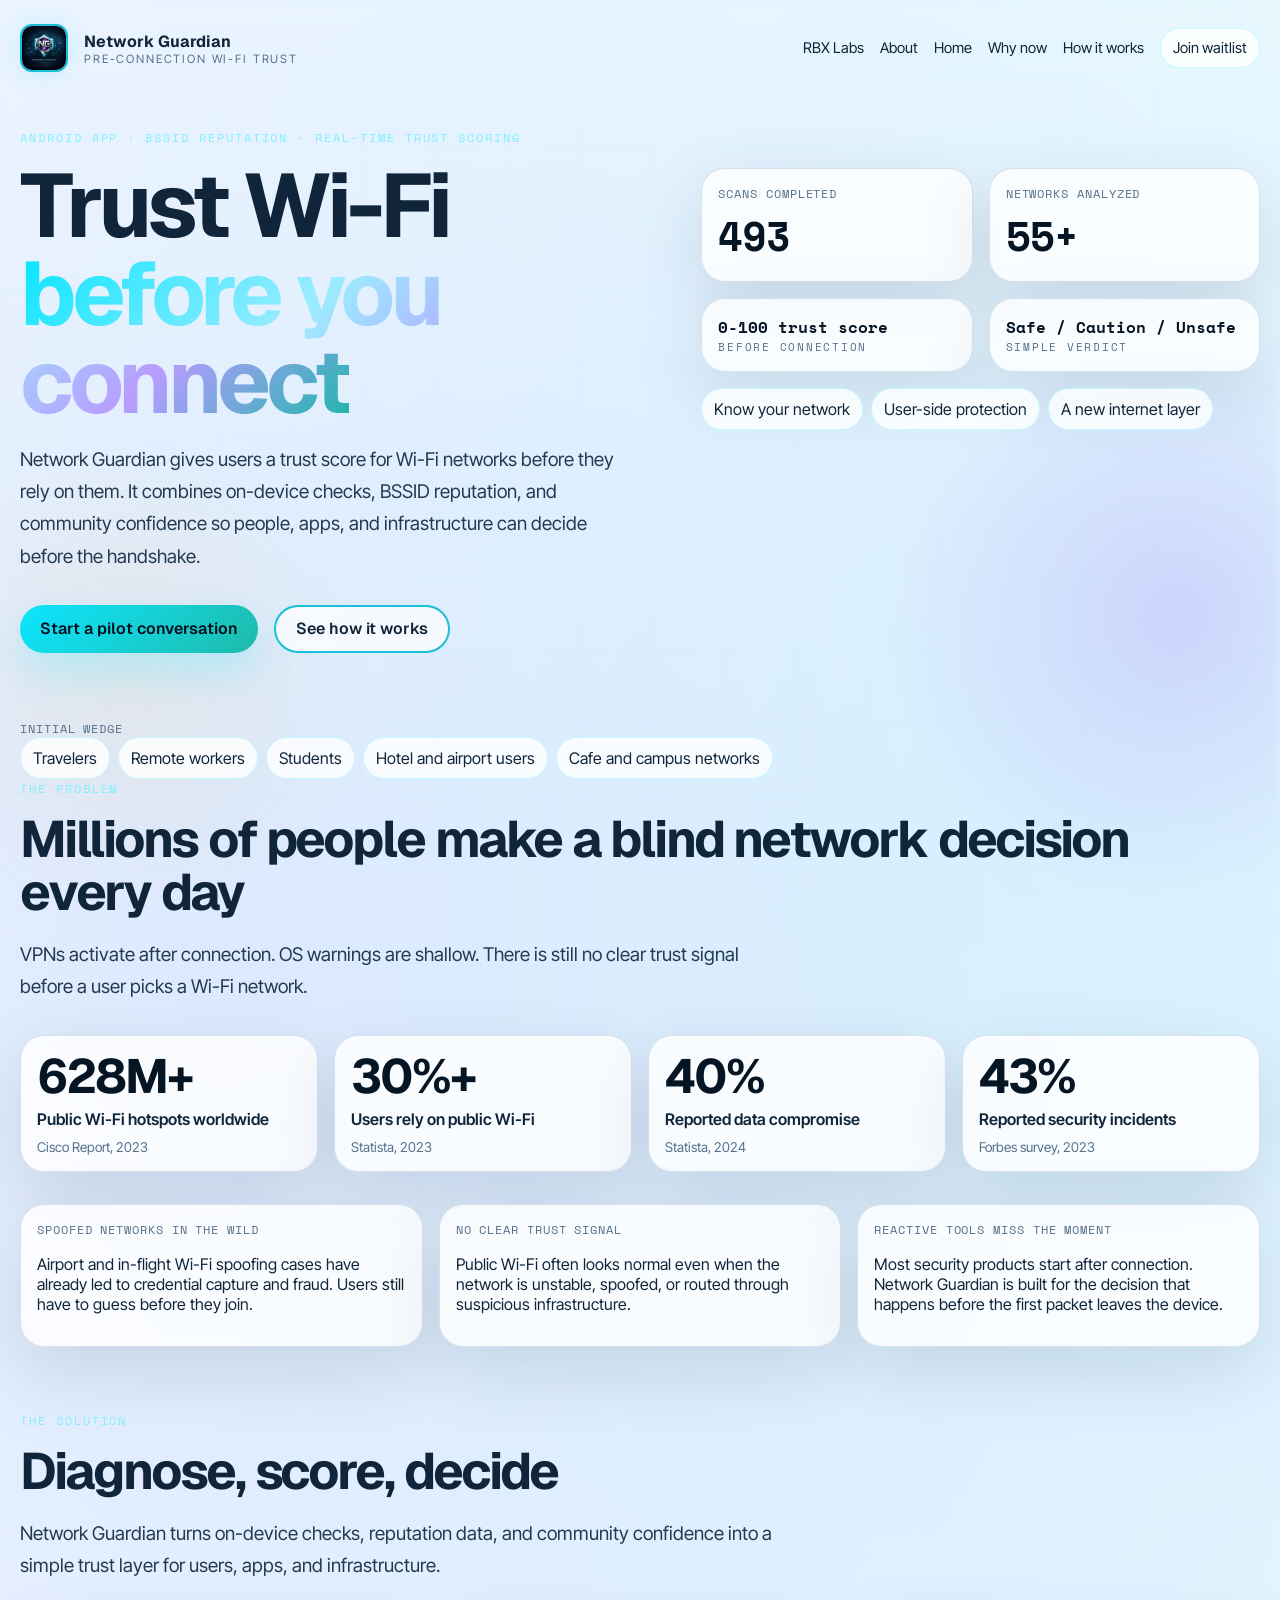
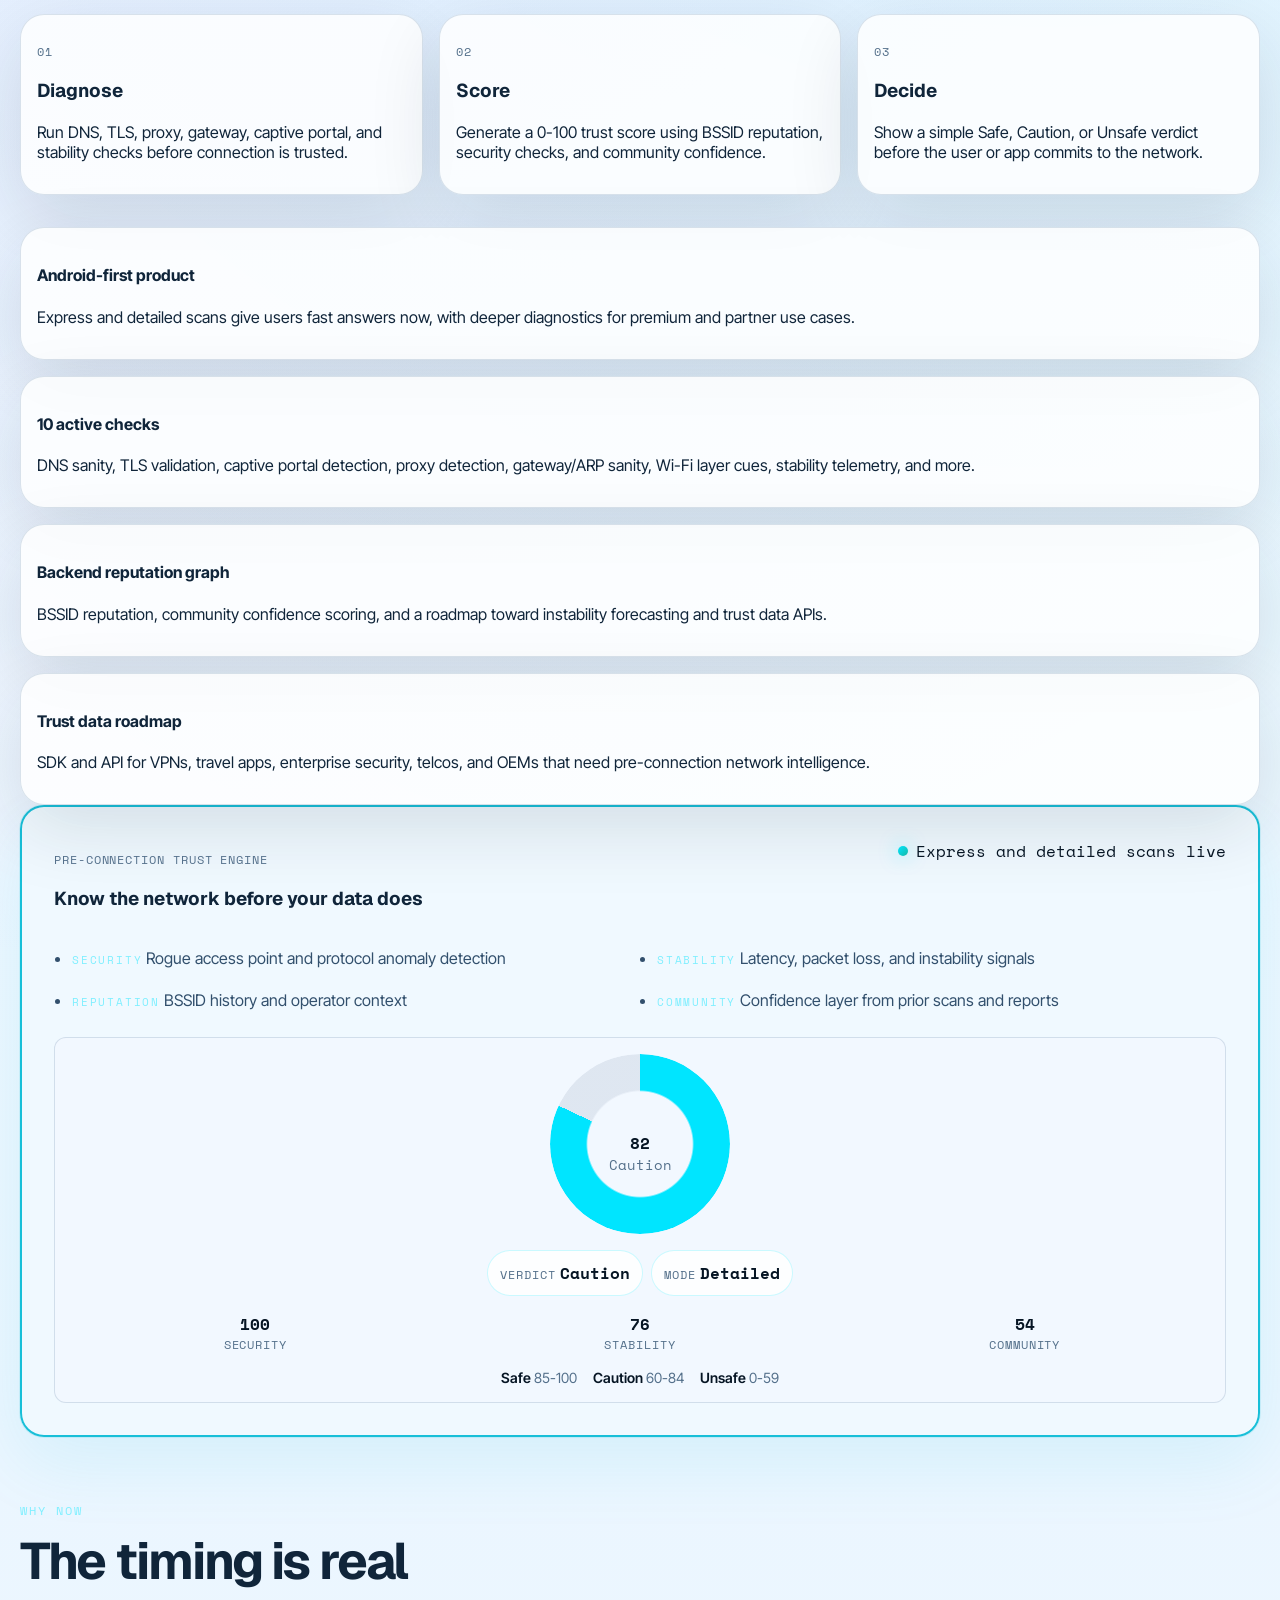
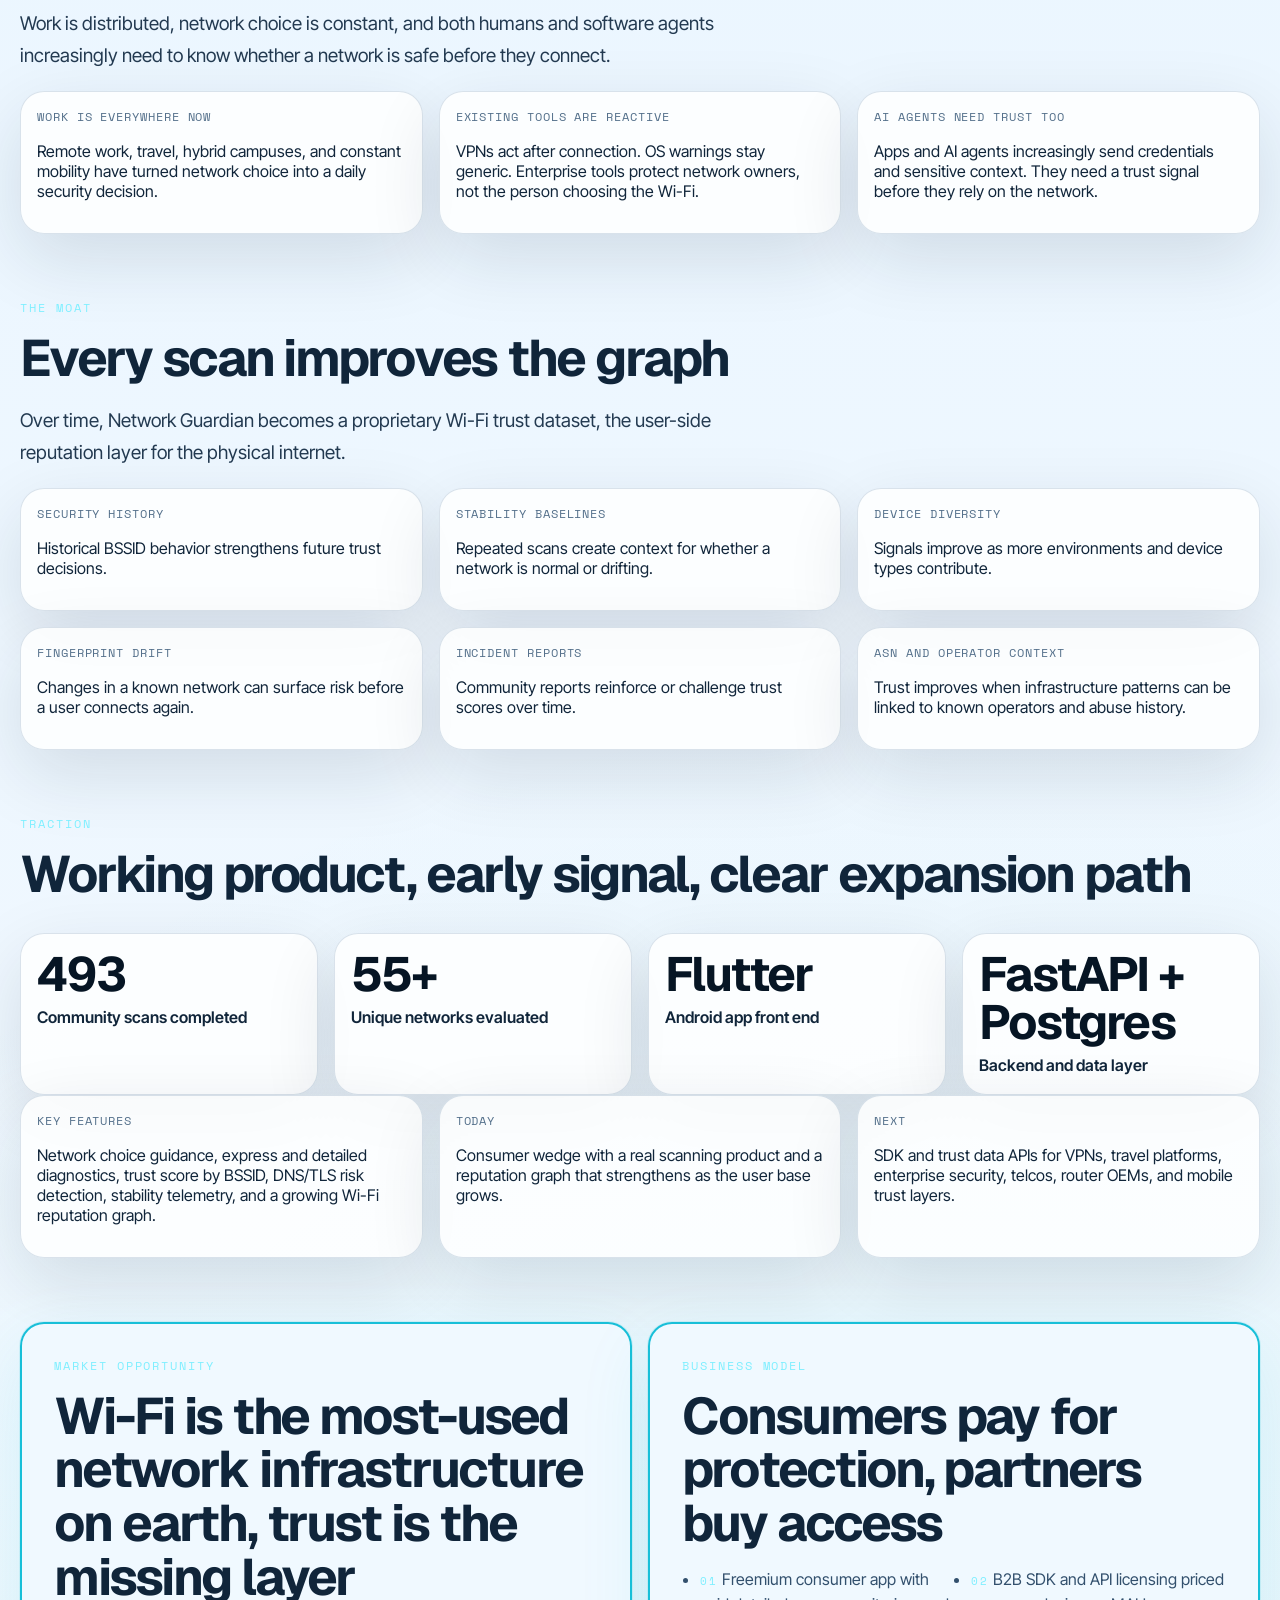
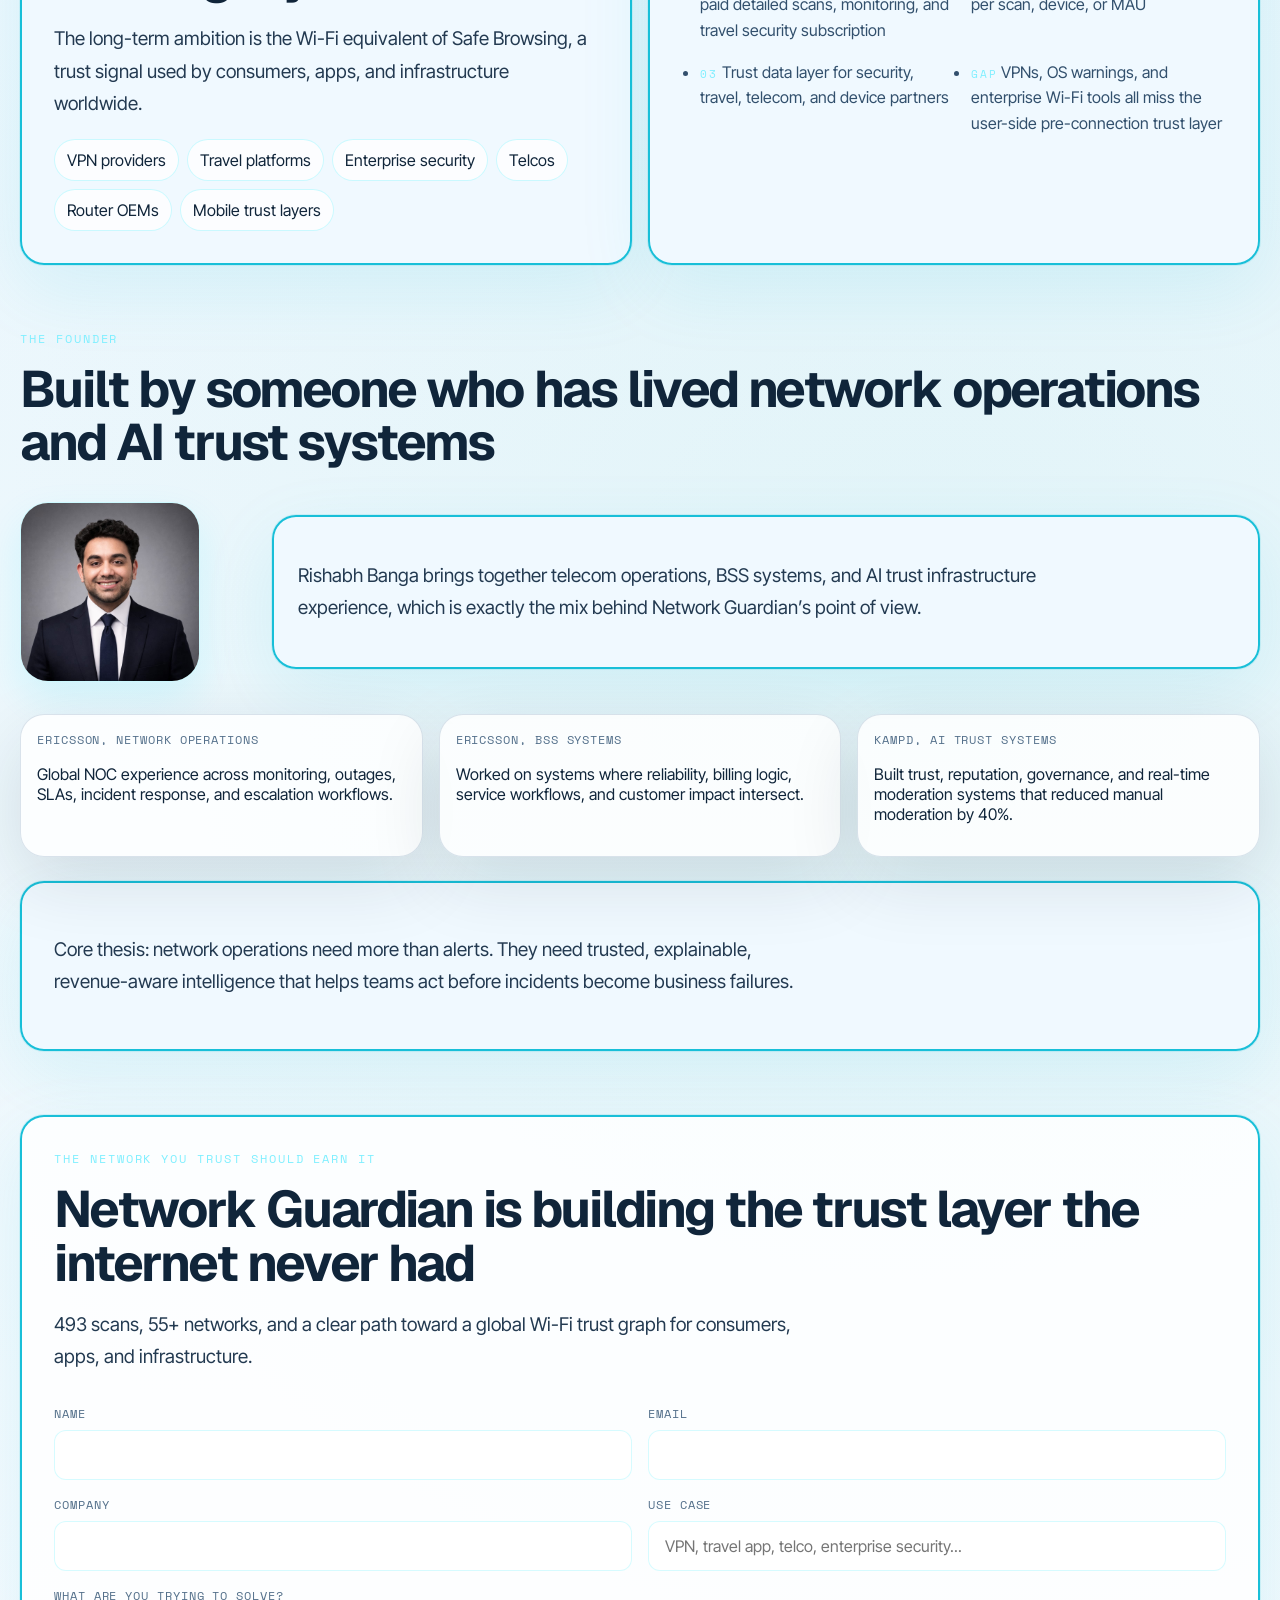
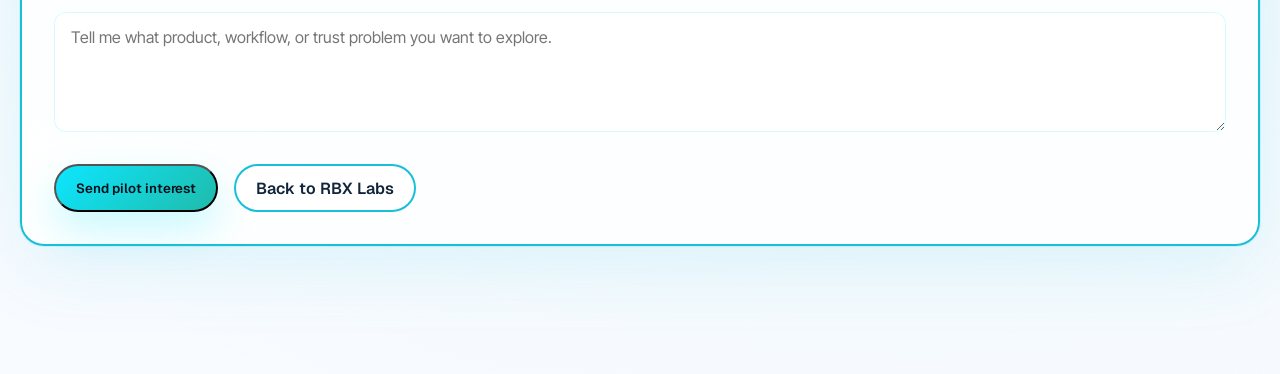
==== commit 6350a666: "Enriching about page" ====
--- a/network-guardian-product/index.html
+++ b/network-guardian-product/index.html
@@ -30,6 +30,7 @@
     </div>
     <nav class="ng-links">
       <a href="../index.html">RBX Labs</a>
+      <a href="../about.html">About</a>
       <a href="#home">Home</a>
       <a href="#why">Why now</a>
       <a href="#solution">How it works</a>
